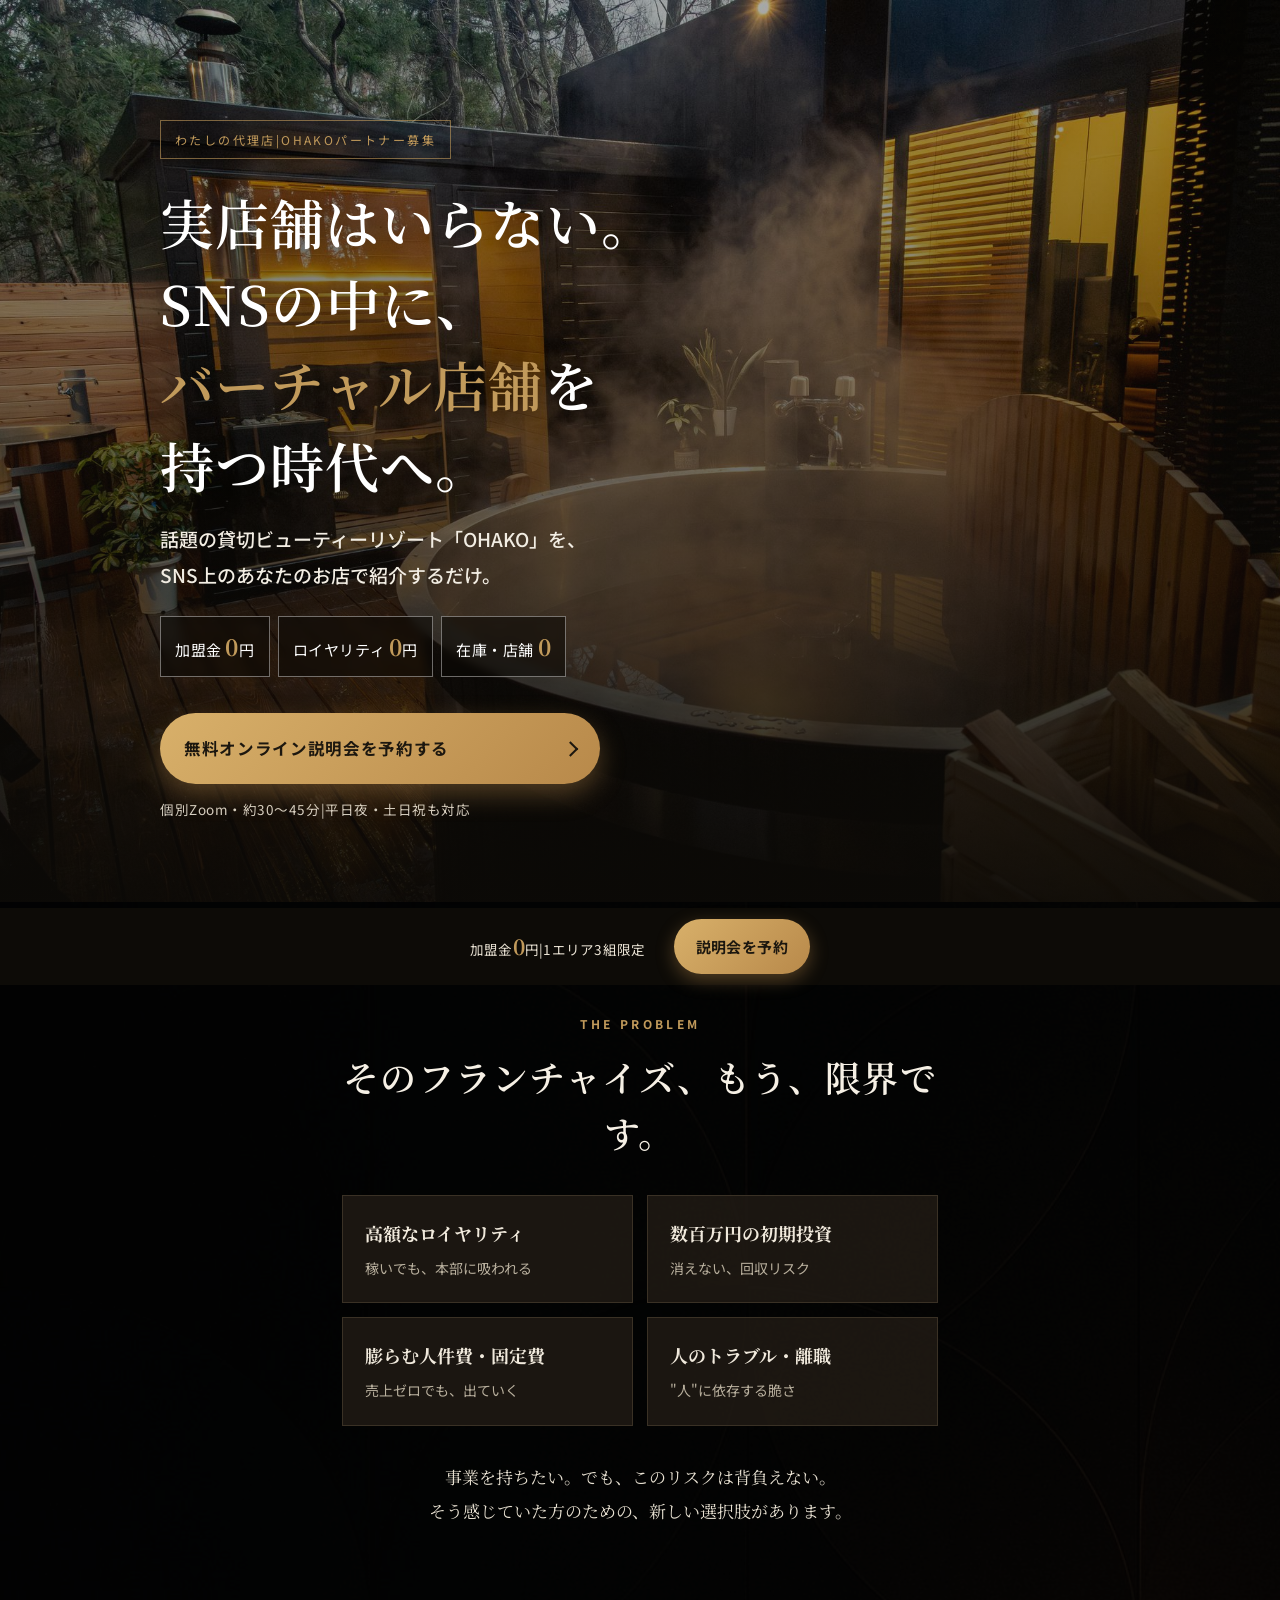
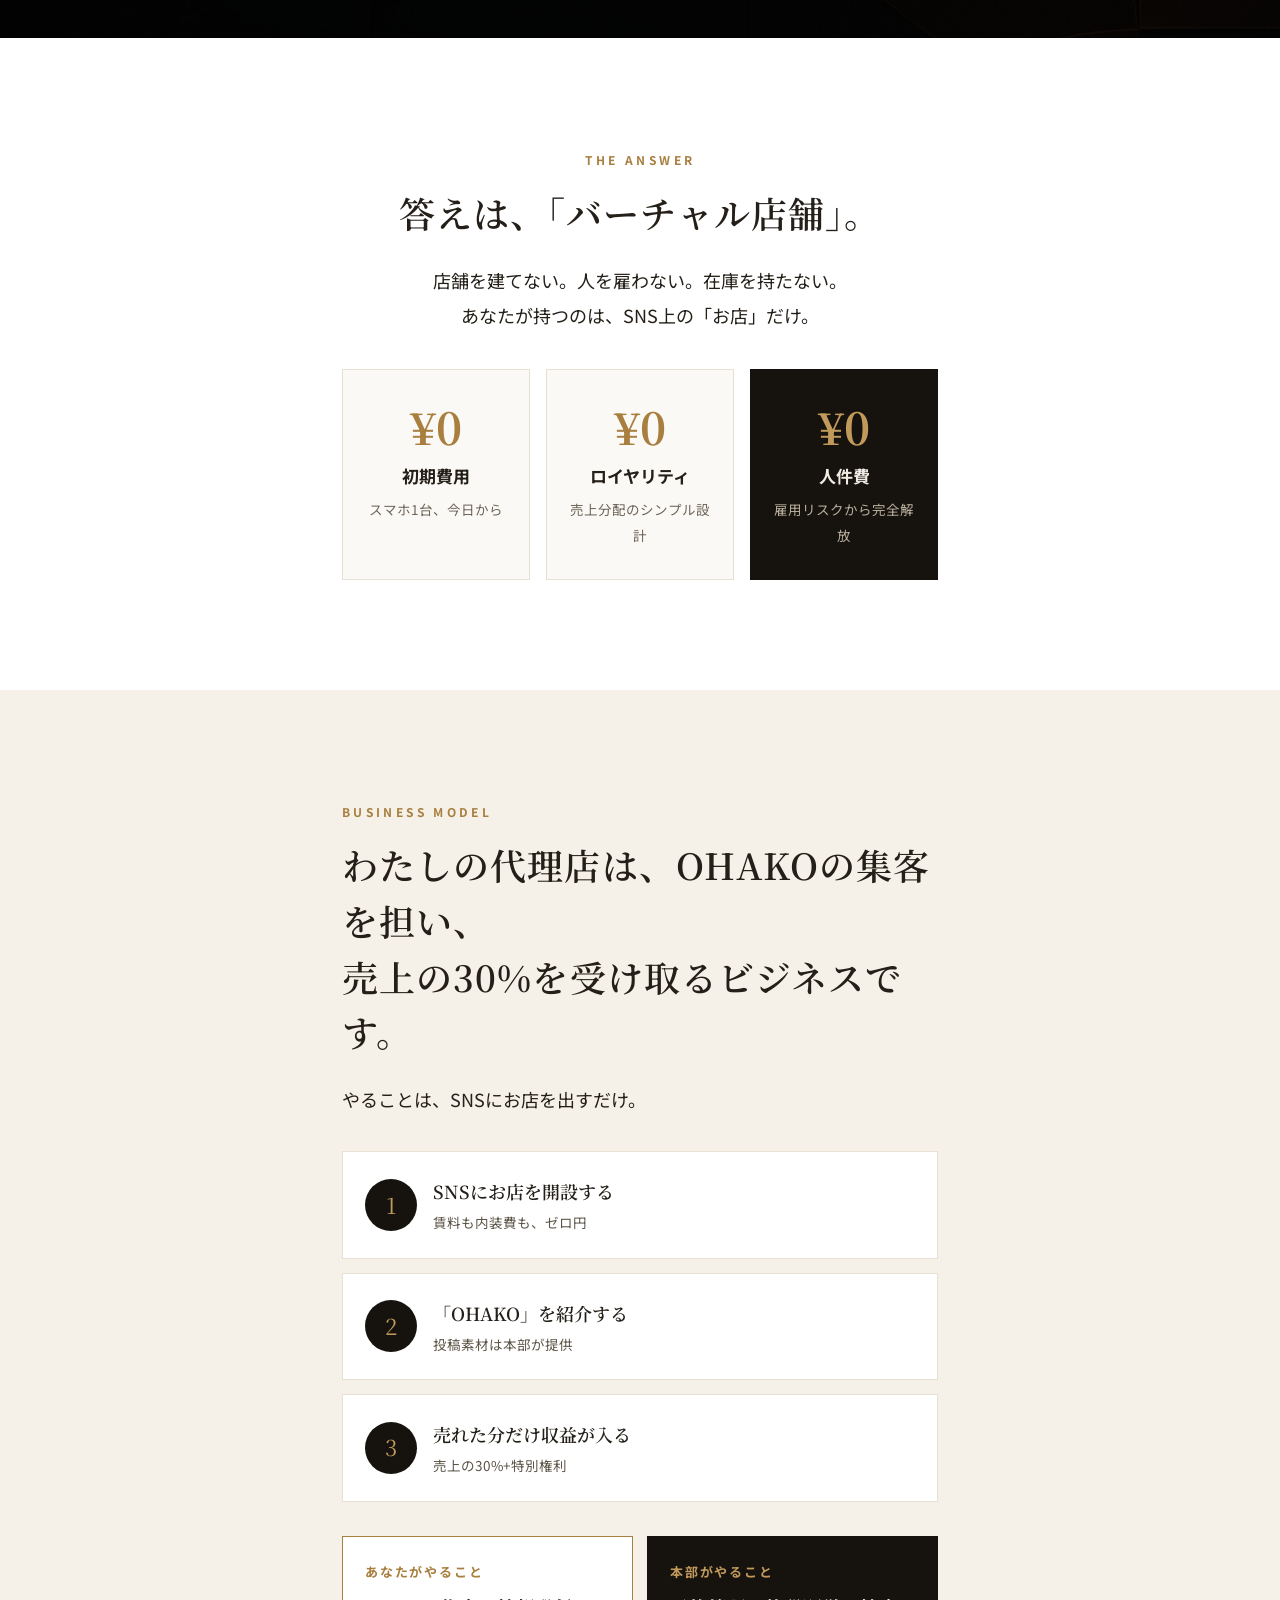
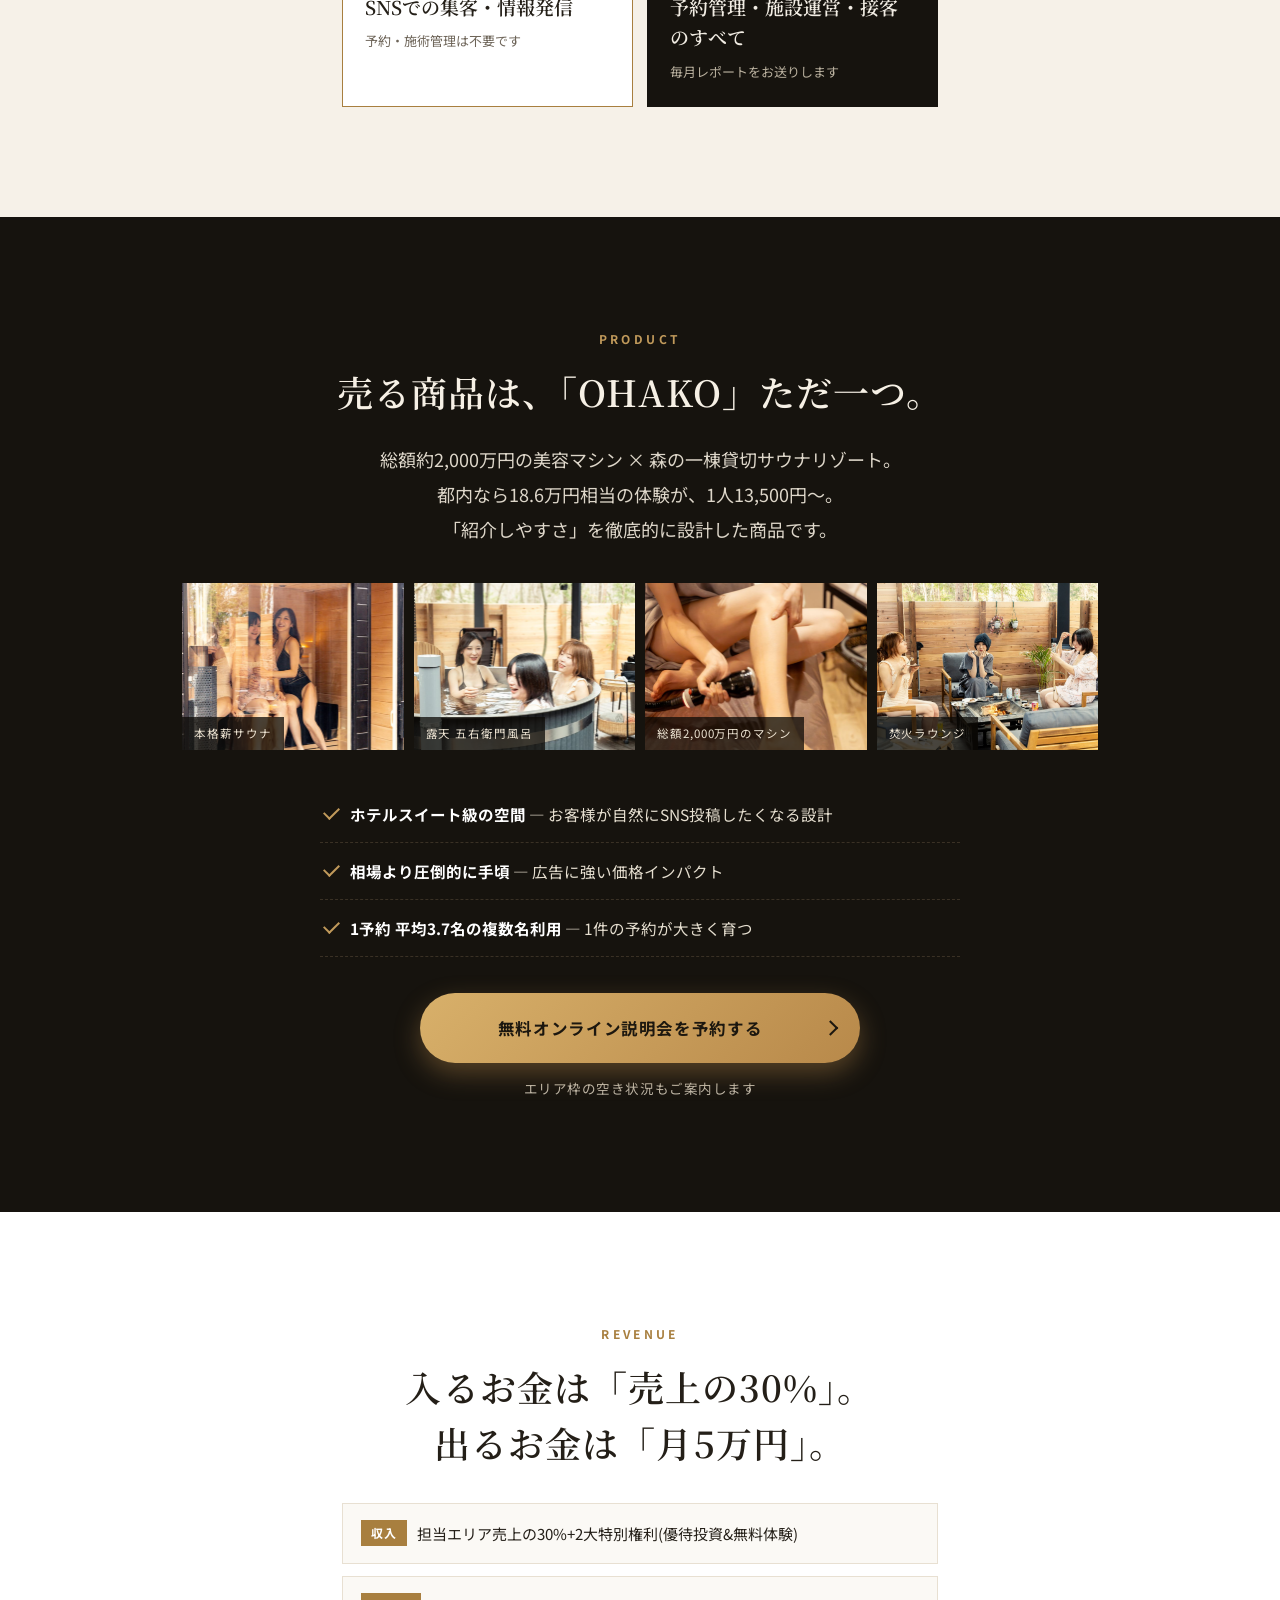
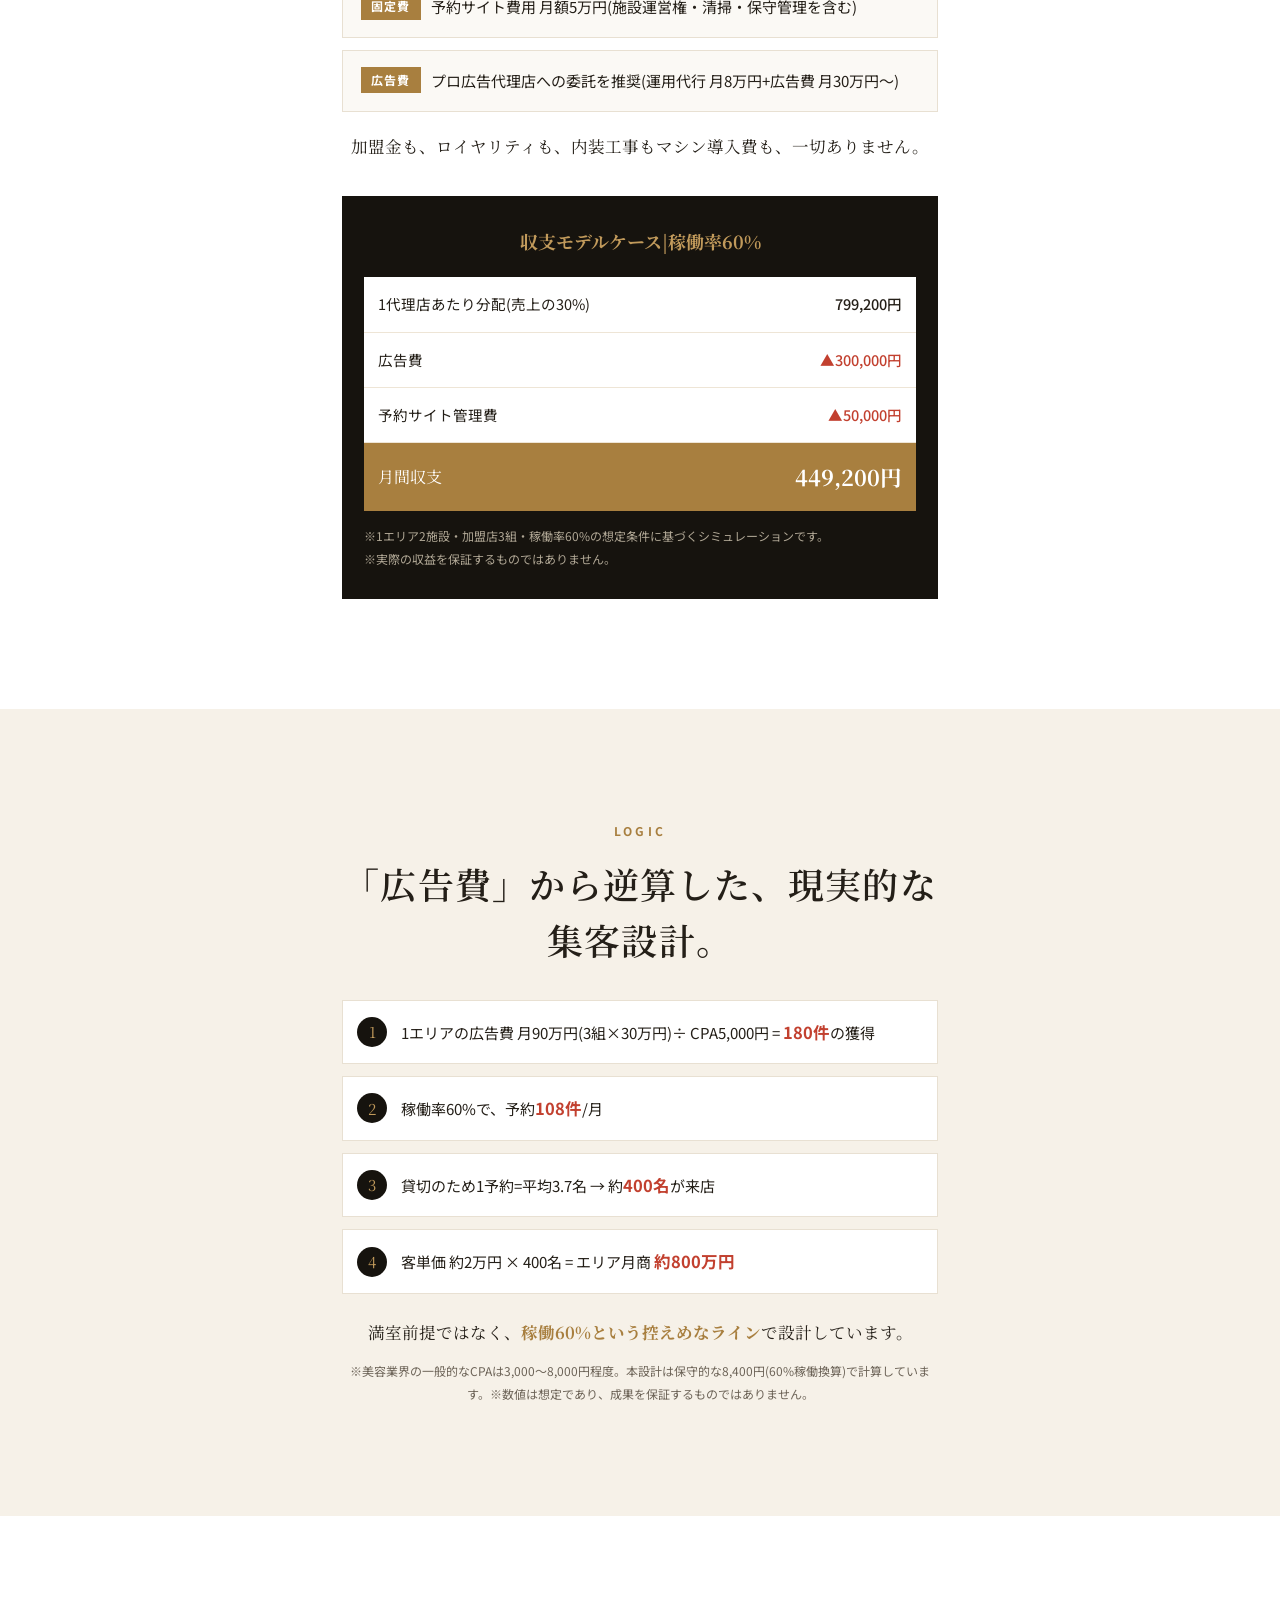
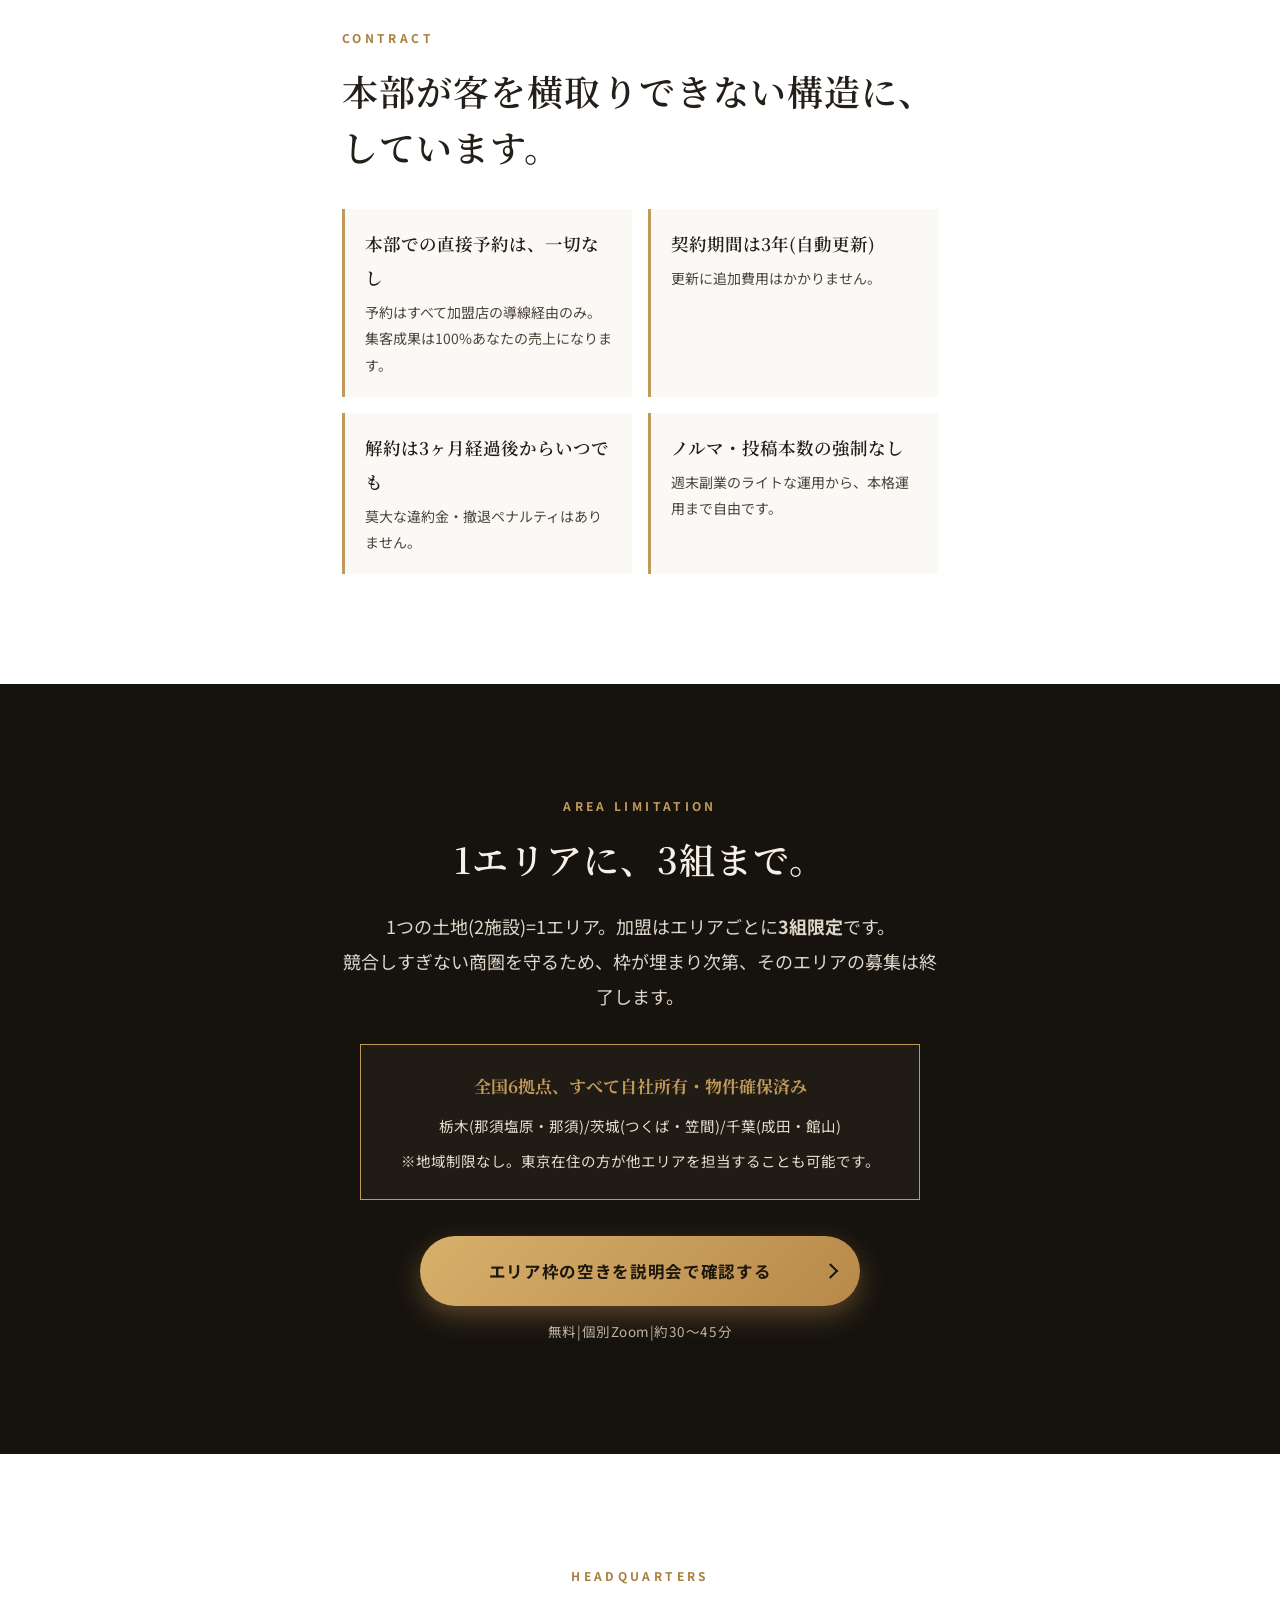
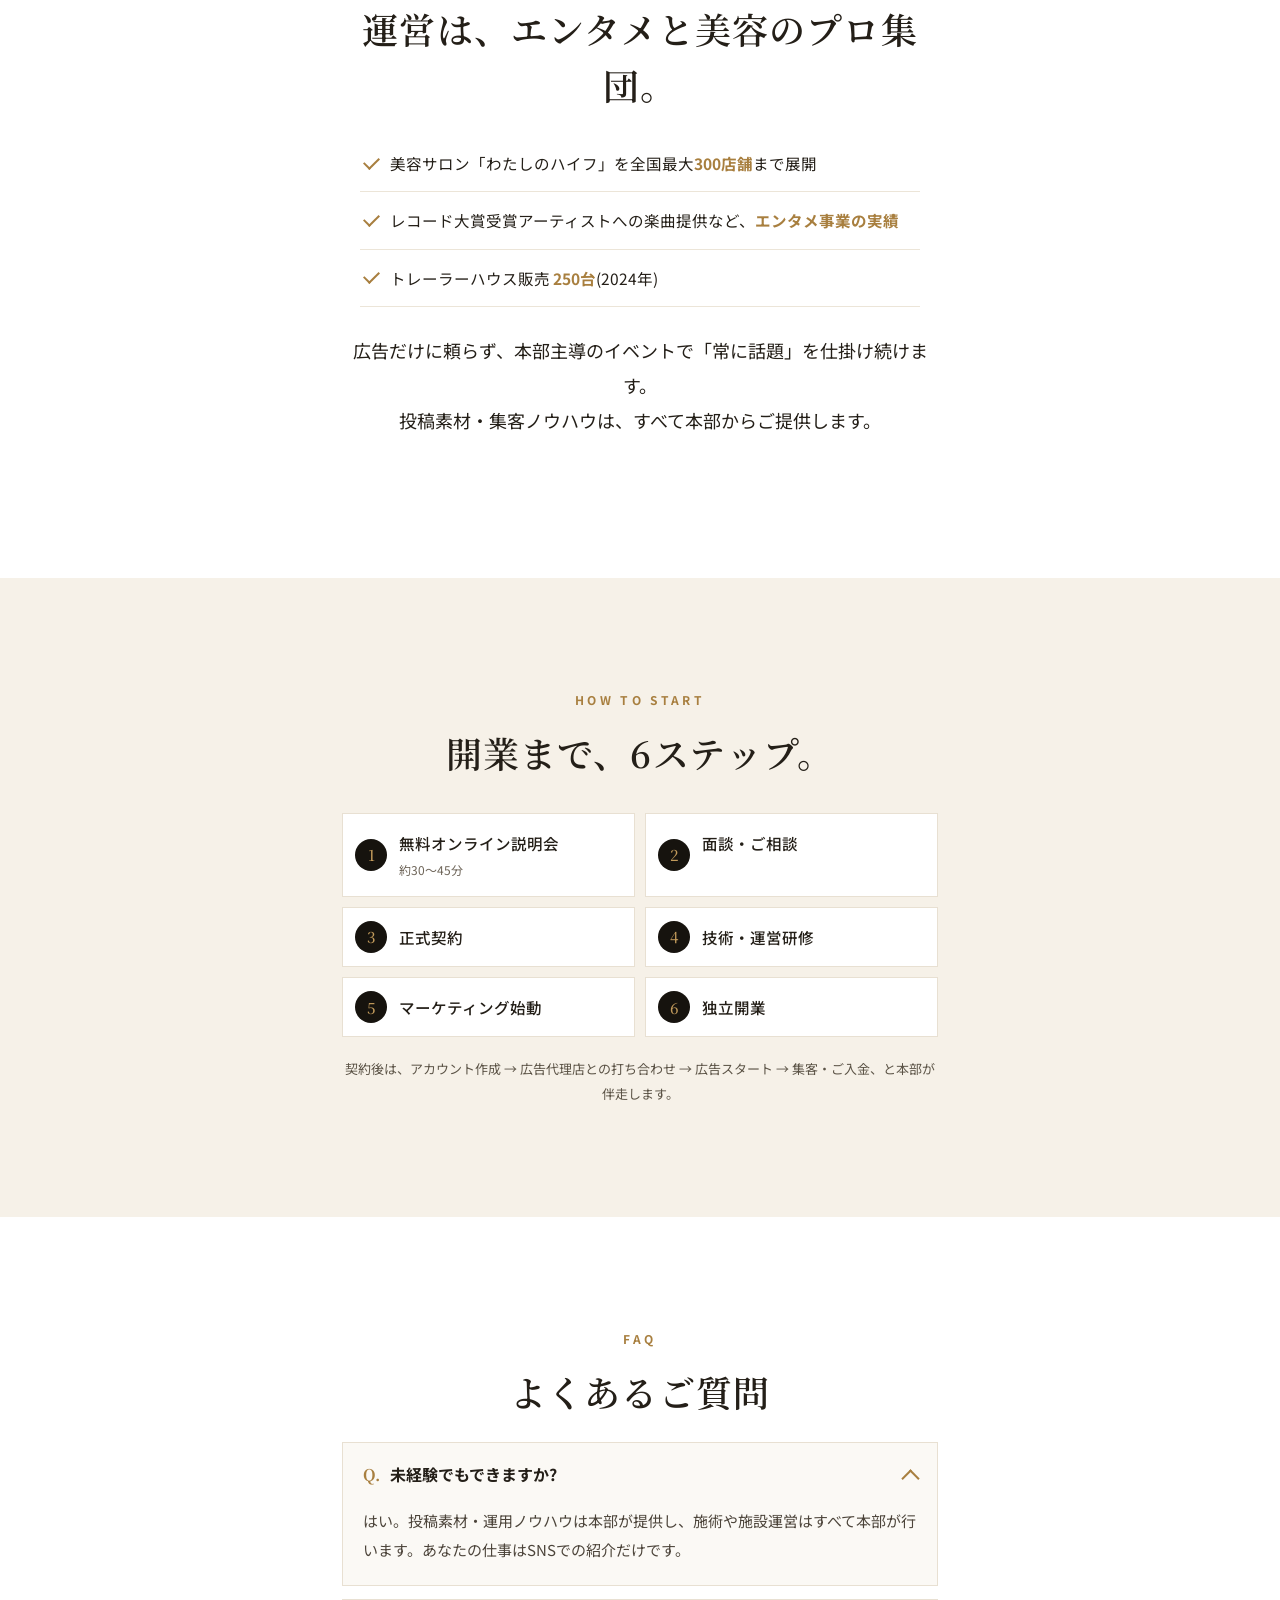
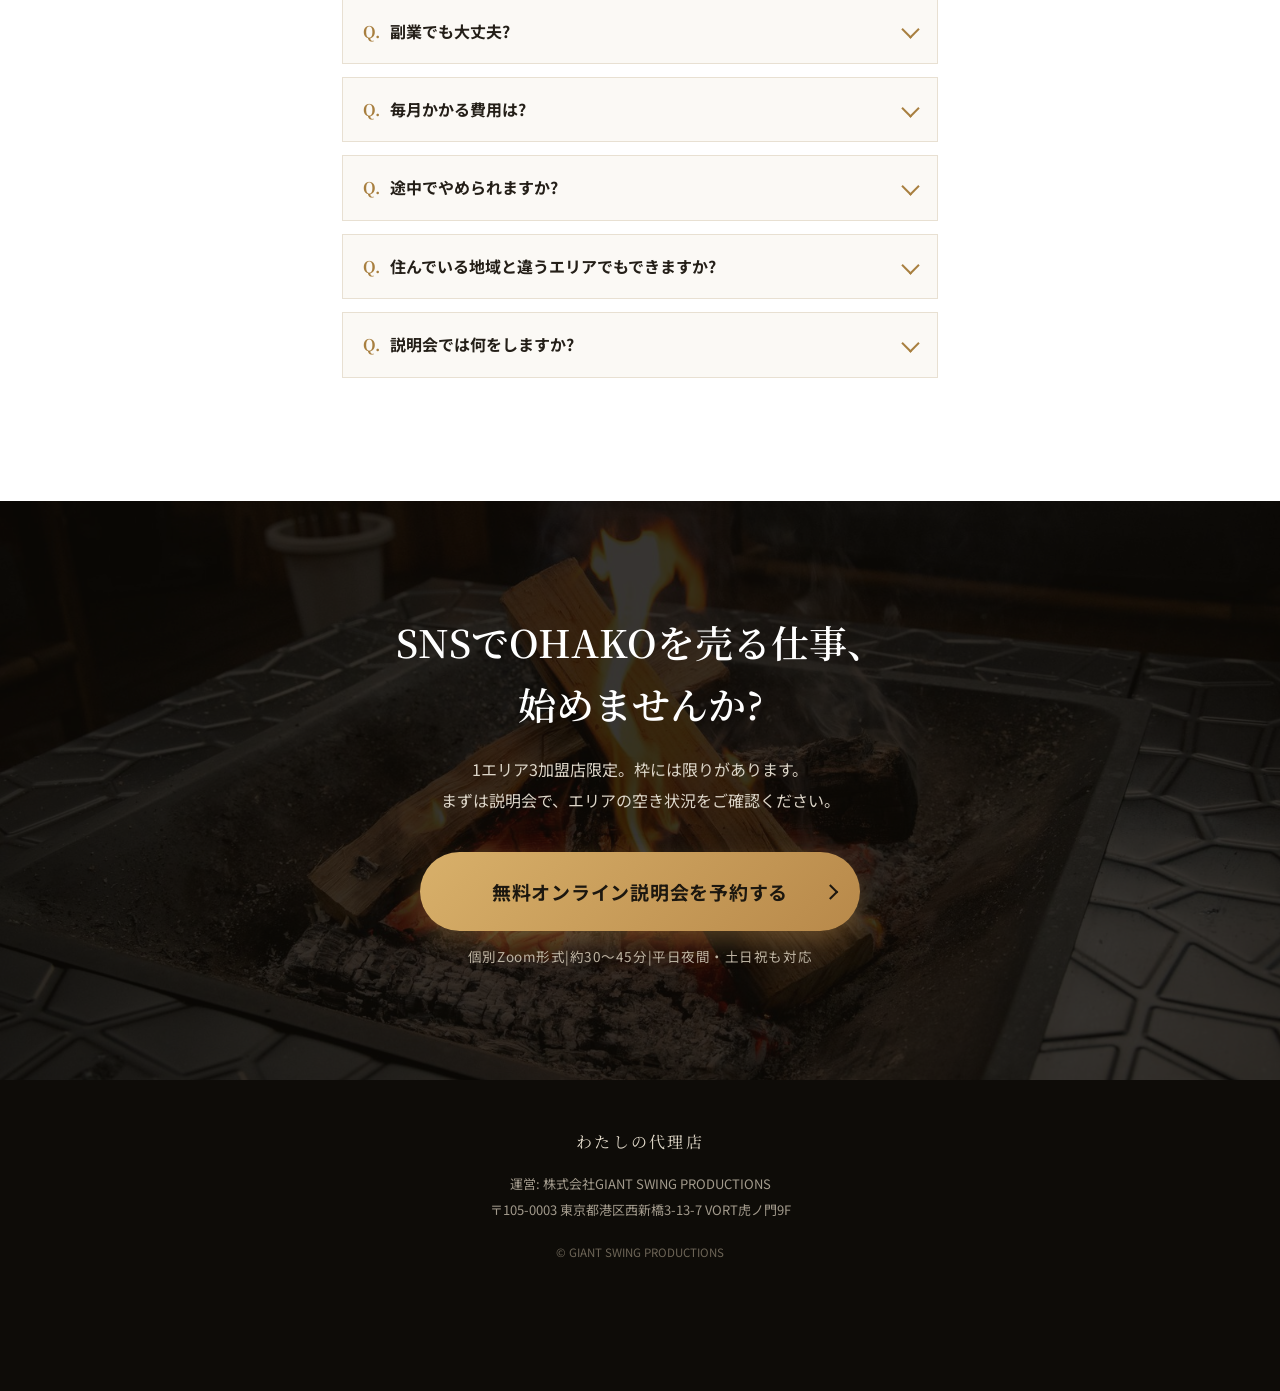
==== index.html @ 4eaf7508 "わたしの代理店 募集LP 初版(OHAKO LPと同一トンマナ) CV=無料オンライン説明会予約。説明会URLは未定のため全CTAが仮リンク。 Meta審査対応: 収益断定なし・収支はモデルケース+免" ====
<!DOCTYPE html>
<html lang="ja">
<head>
<meta charset="UTF-8">
<meta name="viewport" content="width=device-width, initial-scale=1.0">
<title>わたしの代理店|加盟金0円で持てるSNSのバーチャル店舗 — OHAKOパートナー募集</title>
<meta name="description" content="実店舗はいらない。SNSの中にバーチャル店舗を持つ時代へ。加盟金0円・ロイヤリティ0円で、貸切ビューティーリゾートOHAKOの集客パートナーに。無料オンライン説明会 受付中。">
<meta name="robots" content="noindex, nofollow">
<link rel="preconnect" href="https://fonts.googleapis.com">
<link rel="preconnect" href="https://fonts.gstatic.com" crossorigin>
<link href="https://fonts.googleapis.com/css2?family=Noto+Sans+JP:wght@400;500;700&family=Noto+Serif+JP:wght@500;600;700&display=swap" rel="stylesheet">
<link rel="stylesheet" href="css/style.css">
</head>
<body>

<!-- ============================================================
  TODO: 説明会予約URL — 確定後、全CTA(class="js-cta")のhrefを一括差し替え
  TODO: 運営会社表記 — 仮=株式会社GIANT SWING PRODUCTIONS(資料上はBIG YOUTH。要確認)
============================================================= -->

<!-- Sec.1 ファーストビュー -->
<header class="fv">
  <div class="fv__bg">
    <img src="img/fv-goemon-dusk.jpg" alt="夕暮れのOHAKO。湯気の立つ露天五右衛門風呂とサウナ棟" class="fv__img">
  </div>
  <div class="fv__inner">
    <p class="fv__area">わたしの代理店|OHAKOパートナー募集</p>
    <h1 class="fv__catch">実店舗はいらない。<br>SNSの中に、<br><em>バーチャル店舗</em>を<br>持つ時代へ。</h1>
    <p class="fv__lead">話題の貸切ビューティーリゾート「OHAKO」を、<br class="pc">SNS上のあなたのお店で紹介するだけ。</p>
    <div class="fv__zeros">
      <span>加盟金 <em>0</em>円</span>
      <span>ロイヤリティ <em>0</em>円</span>
      <span>在庫・店舗 <em>0</em></span>
    </div>
    <div class="cta">
      <a class="btn-gold js-cta" href="#">無料オンライン説明会を予約する</a>
      <p class="cta__note">個別Zoom・約30〜45分|平日夜・土日祝も対応</p>
    </div>
  </div>
</header>

<main>

<!-- Sec.2 問題提起 -->
<section class="sec sec--dark problem reveal">
  <div class="container">
    <p class="sec__eyebrow sec__eyebrow--gold">THE PROBLEM</p>
    <h2 class="sec__title">そのフランチャイズ、<br class="sp">もう、限界です。</h2>
    <ul class="problem__list">
      <li><h3>高額なロイヤリティ</h3><p>稼いでも、本部に吸われる</p></li>
      <li><h3>数百万円の初期投資</h3><p>消えない、回収リスク</p></li>
      <li><h3>膨らむ人件費・固定費</h3><p>売上ゼロでも、出ていく</p></li>
      <li><h3>人のトラブル・離職</h3><p>"人"に依存する脆さ</p></li>
    </ul>
    <p class="problem__closing">事業を持ちたい。でも、このリスクは背負えない。<br>そう感じていた方のための、新しい選択肢があります。</p>
  </div>
</section>

<!-- Sec.3 答え -->
<section class="sec answer reveal">
  <div class="container">
    <p class="sec__eyebrow">THE ANSWER</p>
    <h2 class="sec__title">答えは、「バーチャル店舗」。</h2>
    <p class="sec__body">店舗を建てない。人を雇わない。在庫を持たない。<br>あなたが持つのは、SNS上の「お店」だけ。</p>
    <div class="zeros">
      <div class="zeros__card"><em>¥0</em><h3>初期費用</h3><p>スマホ1台、今日から</p></div>
      <div class="zeros__card"><em>¥0</em><h3>ロイヤリティ</h3><p>売上分配のシンプル設計</p></div>
      <div class="zeros__card zeros__card--fill"><em>¥0</em><h3>人件費</h3><p>雇用リスクから完全解放</p></div>
    </div>
  </div>
</section>

<!-- Sec.4 What is・3ステップ -->
<section class="sec sec--cream whatis reveal">
  <div class="container">
    <p class="sec__eyebrow">BUSINESS MODEL</p>
    <h2 class="sec__title">わたしの代理店は、OHAKOの集客を担い、<br class="pc">売上の30%を受け取るビジネスです。</h2>
    <p class="sec__body">やることは、SNSにお店を出すだけ。</p>
    <ol class="steps">
      <li><span class="steps__num">1</span><h3>SNSにお店を開設する</h3><p>賃料も内装費も、ゼロ円</p></li>
      <li><span class="steps__num">2</span><h3>「OHAKO」を紹介する</h3><p>投稿素材は本部が提供</p></li>
      <li><span class="steps__num">3</span><h3>売れた分だけ収益が入る</h3><p>売上の30%+特別権利</p></li>
    </ol>
    <div class="roles">
      <div class="roles__card">
        <h3>あなたがやること</h3>
        <p class="roles__main">SNSでの集客・情報発信</p>
        <p class="roles__note">予約・施術管理は不要です</p>
      </div>
      <div class="roles__card roles__card--hq">
        <h3>本部がやること</h3>
        <p class="roles__main">予約管理・施設運営・接客のすべて</p>
        <p class="roles__note">毎月レポートをお送りします</p>
      </div>
    </div>
  </div>
</section>

<!-- Sec.5 商品力 -->
<section class="sec sec--dark product reveal">
  <div class="container">
    <p class="sec__eyebrow sec__eyebrow--gold">PRODUCT</p>
    <h2 class="sec__title">売る商品は、「OHAKO」ただ一つ。</h2>
    <p class="sec__body">総額約2,000万円の美容マシン × 森の一棟貸切サウナリゾート。<br>都内なら18.6万円相当の体験が、1人13,500円〜。<br>「紹介しやすさ」を徹底的に設計した商品です。</p>
    <div class="product__gallery">
      <figure><img src="img/gallery-sauna.jpg" alt="サウナ室でくつろぐ2人の女性" loading="lazy"><figcaption>本格薪サウナ</figcaption></figure>
      <figure><img src="img/gallery-goemon.jpg" alt="露天の五右衛門風呂を楽しむ3人の女性" loading="lazy"><figcaption>露天 五右衛門風呂</figcaption></figure>
      <figure><img src="img/treatment-self.jpg" alt="美容マシンでボディケアをする女性" loading="lazy"><figcaption>総額2,000万円のマシン</figcaption></figure>
      <figure><img src="img/lounge-group.jpg" alt="焚火ラウンジで談笑する3人の女性" loading="lazy"><figcaption>焚火ラウンジ</figcaption></figure>
    </div>
    <ul class="product__points">
      <li><strong>ホテルスイート級の空間</strong> — お客様が自然にSNS投稿したくなる設計</li>
      <li><strong>相場より圧倒的に手頃</strong> — 広告に強い価格インパクト</li>
      <li><strong>1予約 平均3.7名の複数名利用</strong> — 1件の予約が大きく育つ</li>
    </ul>
    <div class="cta">
      <a class="btn-gold js-cta" href="#">無料オンライン説明会を予約する</a>
      <p class="cta__note cta__note--light">エリア枠の空き状況もご案内します</p>
    </div>
  </div>
</section>

<!-- Sec.6 収益の仕組み -->
<section class="sec money reveal">
  <div class="container">
    <p class="sec__eyebrow">REVENUE</p>
    <h2 class="sec__title">入るお金は「売上の30%」。<br>出るお金は「月5万円」。</h2>
    <ul class="money__list">
      <li><span>収入</span>担当エリア売上の30%+2大特別権利(優待投資&無料体験)</li>
      <li><span>固定費</span>予約サイト費用 月額5万円(施設運営権・清掃・保守管理を含む)</li>
      <li><span>広告費</span>プロ広告代理店への委託を推奨(運用代行 月8万円+広告費 月30万円〜)</li>
    </ul>
    <p class="money__zero">加盟金も、ロイヤリティも、内装工事もマシン導入費も、一切ありません。</p>

    <div class="money__model">
      <h3>収支モデルケース|稼働率60%</h3>
      <table class="money__table">
        <tbody>
          <tr><td>1代理店あたり分配(売上の30%)</td><td>799,200円</td></tr>
          <tr><td>広告費</td><td class="minus">▲300,000円</td></tr>
          <tr><td>予約サイト管理費</td><td class="minus">▲50,000円</td></tr>
        </tbody>
        <tfoot>
          <tr><td>月間収支</td><td><em>449,200円</em></td></tr>
        </tfoot>
      </table>
      <p class="money__note">※1エリア2施設・加盟店3組・稼働率60%の想定条件に基づくシミュレーションです。<br>※実際の収益を保証するものではありません。</p>
    </div>
  </div>
</section>

<!-- Sec.7 集客ロジック -->
<section class="sec sec--cream logic reveal">
  <div class="container">
    <p class="sec__eyebrow">LOGIC</p>
    <h2 class="sec__title">「広告費」から逆算した、<br class="sp">現実的な集客設計。</h2>
    <ol class="logic__steps">
      <li><span>1</span>1エリアの広告費 月90万円(3組×30万円)÷ CPA5,000円 = <strong>180件</strong>の獲得</li>
      <li><span>2</span>稼働率60%で、予約<strong>108件</strong>/月</li>
      <li><span>3</span>貸切のため1予約=平均3.7名 → 約<strong>400名</strong>が来店</li>
      <li><span>4</span>客単価 約2万円 × 400名 = エリア月商 <strong>約800万円</strong></li>
    </ol>
    <p class="logic__closing">満室前提ではなく、<strong>稼働60%という控えめなライン</strong>で設計しています。</p>
    <p class="logic__note">※美容業界の一般的なCPAは3,000〜8,000円程度。本設計は保守的な8,400円(60%稼働換算)で計算しています。※数値は想定であり、成果を保証するものではありません。</p>
  </div>
</section>

<!-- Sec.8 契約条件 -->
<section class="sec terms reveal">
  <div class="container">
    <p class="sec__eyebrow">CONTRACT</p>
    <h2 class="sec__title">本部が客を横取りできない構造に、<br class="pc">しています。</h2>
    <ul class="terms__list">
      <li><h3>本部での直接予約は、一切なし</h3><p>予約はすべて加盟店の導線経由のみ。集客成果は100%あなたの売上になります。</p></li>
      <li><h3>契約期間は3年(自動更新)</h3><p>更新に追加費用はかかりません。</p></li>
      <li><h3>解約は3ヶ月経過後からいつでも</h3><p>莫大な違約金・撤退ペナルティはありません。</p></li>
      <li><h3>ノルマ・投稿本数の強制なし</h3><p>週末副業のライトな運用から、本格運用まで自由です。</p></li>
    </ul>
  </div>
</section>

<!-- Sec.9 希少性 -->
<section class="sec sec--dark scarcity reveal">
  <div class="container">
    <p class="sec__eyebrow sec__eyebrow--gold">AREA LIMITATION</p>
    <h2 class="sec__title">1エリアに、3組まで。</h2>
    <p class="sec__body">1つの土地(2施設)=1エリア。加盟はエリアごとに<strong>3組限定</strong>です。<br>競合しすぎない商圏を守るため、枠が埋まり次第、そのエリアの募集は終了します。</p>
    <div class="scarcity__box">
      <h3>全国6拠点、すべて自社所有・物件確保済み</h3>
      <p>栃木(那須塩原・那須)/茨城(つくば・笠間)/千葉(成田・館山)</p>
      <p class="scarcity__note">※地域制限なし。東京在住の方が他エリアを担当することも可能です。</p>
    </div>
    <div class="cta">
      <a class="btn-gold js-cta" href="#">エリア枠の空きを説明会で確認する</a>
      <p class="cta__note cta__note--light">無料|個別Zoom|約30〜45分</p>
    </div>
  </div>
</section>

<!-- Sec.10 本部と実績 -->
<section class="sec support reveal">
  <div class="container">
    <p class="sec__eyebrow">HEADQUARTERS</p>
    <h2 class="sec__title">運営は、エンタメと美容のプロ集団。</h2>
    <ul class="support__list">
      <li>美容サロン「わたしのハイフ」を全国最大<strong>300店舗</strong>まで展開</li>
      <li>レコード大賞受賞アーティストへの楽曲提供など、<strong>エンタメ事業の実績</strong></li>
      <li>トレーラーハウス販売 <strong>250台</strong>(2024年)</li>
    </ul>
    <p class="sec__body">広告だけに頼らず、本部主導のイベントで「常に話題」を仕掛け続けます。<br>投稿素材・集客ノウハウは、すべて本部からご提供します。</p>
  </div>
</section>

<!-- Sec.11 開業までの流れ -->
<section class="sec sec--cream flow reveal">
  <div class="container">
    <p class="sec__eyebrow">HOW TO START</p>
    <h2 class="sec__title">開業まで、6ステップ。</h2>
    <ol class="flow__steps">
      <li><span>1</span>無料オンライン説明会<small>約30〜45分</small></li>
      <li><span>2</span>面談・ご相談</li>
      <li><span>3</span>正式契約</li>
      <li><span>4</span>技術・運営研修</li>
      <li><span>5</span>マーケティング始動</li>
      <li><span>6</span>独立開業</li>
    </ol>
    <p class="flow__note">契約後は、アカウント作成 → 広告代理店との打ち合わせ → 広告スタート → 集客・ご入金、と本部が伴走します。</p>
  </div>
</section>

<!-- Sec.12 FAQ -->
<section class="sec faq reveal">
  <div class="container">
    <p class="sec__eyebrow">FAQ</p>
    <h2 class="sec__title">よくあるご質問</h2>
    <details class="faq__item" open>
      <summary>未経験でもできますか?</summary>
      <p>はい。投稿素材・運用ノウハウは本部が提供し、施術や施設運営はすべて本部が行います。あなたの仕事はSNSでの紹介だけです。</p>
    </details>
    <details class="faq__item">
      <summary>副業でも大丈夫?</summary>
      <p>はい。ノルマや投稿本数の決まりはありません。週末だけのライトな運用から始められます。</p>
    </details>
    <details class="faq__item">
      <summary>毎月かかる費用は?</summary>
      <p>予約サイト費用の月5万円のみ固定です。広告費は任意ですが、プロ代理店への委託(月30万円〜)を推奨しています。</p>
    </details>
    <details class="faq__item">
      <summary>途中でやめられますか?</summary>
      <p>3ヶ月経過後からいつでも解約できます。違約金や撤退ペナルティはありません。</p>
    </details>
    <details class="faq__item">
      <summary>住んでいる地域と違うエリアでもできますか?</summary>
      <p>はい。バーチャル店舗のため地域制限はありません。</p>
    </details>
    <details class="faq__item">
      <summary>説明会では何をしますか?</summary>
      <p>バーチャル店舗の作り方、管理画面、収益シミュレーション、エリア枠の空き状況を個別にご案内します(無料・Zoom・約30〜45分)。</p>
    </details>
  </div>
</section>

<!-- Sec.13 最終CTA -->
<section class="sec closing reveal">
  <div class="closing__bg">
    <img src="img/closing-fire.jpg" alt="焚火の炎" loading="lazy">
  </div>
  <div class="container closing__inner">
    <h2 class="closing__title">SNSでOHAKOを売る仕事、<br>始めませんか?</h2>
    <p class="closing__body">1エリア3加盟店限定。枠には限りがあります。<br>まずは説明会で、エリアの空き状況をご確認ください。</p>
    <div class="cta">
      <a class="btn-gold btn-gold--lg js-cta" href="#">無料オンライン説明会を予約する</a>
      <p class="cta__note cta__note--light">個別Zoom形式|約30〜45分|平日夜間・土日祝も対応</p>
    </div>
  </div>
</section>

</main>

<!-- フッター -->
<footer class="footer">
  <div class="container">
    <p class="footer__brand">わたしの代理店</p>
    <p class="footer__company">運営: 株式会社GIANT SWING PRODUCTIONS<br>〒105-0003 東京都港区西新橋3-13-7 VORT虎ノ門9F</p>
    <p class="footer__copy">&copy; GIANT SWING PRODUCTIONS</p>
  </div>
</footer>

<!-- 追従CTAバー -->
<div class="stickybar" id="stickybar">
  <p class="stickybar__text">加盟金<em>0</em>円|1エリア3組限定</p>
  <a class="stickybar__btn js-cta" href="#">説明会を予約</a>
</div>

<script>
const io = new IntersectionObserver((entries) => {
  entries.forEach((e) => {
    if (e.isIntersecting) { e.target.classList.add('is-visible'); io.unobserve(e.target); }
  });
}, { threshold: 0.12 });
document.querySelectorAll('.reveal').forEach((el) => io.observe(el));

const fv = document.querySelector('.fv');
const bar = document.getElementById('stickybar');
const barIo = new IntersectionObserver((entries) => {
  entries.forEach((e) => bar.classList.toggle('is-shown', !e.isIntersecting));
}, { threshold: 0.1 });
barIo.observe(fv);
</script>
</body>
</html>
---- css/style.css ----
/* ==========================================================
   わたしの代理店 募集LP(OHAKO LPと同一トンマナ)
   カラー: 炭黒×木×金 / CTA=ゴールド
   ========================================================== */
:root {
  --ink: #241f18;
  --ink-weak: #6d6458;
  --dark: #16130e;
  --dark-2: #201b14;
  --cream: #f6f1e8;
  --white: #ffffff;
  --paper: #fbf9f5;
  --gold: #c19a5b;
  --gold-deep: #a87f3f;
  --gold-btn: #d1a75e;
  --red: #c2402f;
  --serif: "Noto Serif JP", serif;
  --sans: "Noto Sans JP", sans-serif;
}

* { margin: 0; padding: 0; box-sizing: border-box; }
html { scroll-behavior: smooth; }
body {
  font-family: var(--sans);
  font-size: 17px;
  line-height: 1.95;
  color: var(--ink);
  background: var(--white);
  -webkit-font-smoothing: antialiased;
  overflow-x: hidden;
}
img { max-width: 100%; display: block; }
a { color: inherit; }
ul, ol { list-style: none; }

.container { max-width: 640px; margin: 0 auto; padding: 0 22px; }
.pc { display: none; }
.sp { display: inline; }

/* ---------- セクション共通 ---------- */
.sec { padding: 76px 0; background: var(--white); }
.sec--cream { background: var(--cream); }
.sec--dark { background: var(--dark); color: #f1ece3; }

.sec__eyebrow { font-size: 12px; letter-spacing: 0.28em; color: var(--gold-deep); margin-bottom: 14px; font-weight: 700; }
.sec__eyebrow--gold { color: var(--gold); }
.sec__title { font-family: var(--serif); font-size: 28px; font-weight: 600; line-height: 1.55; letter-spacing: 0.03em; margin-bottom: 22px; }
.sec--dark .sec__title { color: #f6f0e5; }
.sec__body { margin-bottom: 30px; font-size: 17px; }
.sec--dark .sec__body { color: #ddd6c9; }

/* ---------- CTA ---------- */
.cta { text-align: center; margin-top: 36px; }
.btn-gold {
  display: block;
  max-width: 440px;
  margin: 0 auto;
  background: linear-gradient(135deg, #d8b06a, #b8894a);
  color: #1c170f;
  text-decoration: none;
  font-weight: 700;
  font-size: 16.5px;
  letter-spacing: 0.04em;
  padding: 19px 44px 19px 24px;
  border-radius: 999px;
  position: relative;
  box-shadow: 0 10px 26px rgba(184, 137, 74, 0.4);
  transition: transform 0.2s ease, filter 0.2s ease;
}
.btn-gold::after {
  content: "";
  position: absolute;
  right: 24px;
  top: 50%;
  width: 9px;
  height: 9px;
  border-top: 2.5px solid #1c170f;
  border-right: 2.5px solid #1c170f;
  transform: translateY(-50%) rotate(45deg);
}
.btn-gold:hover { filter: brightness(1.06); transform: translateY(-2px); }
.btn-gold--lg { font-size: 19px; padding: 21px 22px; }
.cta__note { font-size: 13.5px; color: var(--ink-weak); margin-top: 12px; letter-spacing: 0.04em; }
.cta__note--light { color: #beb6a7; }

/* ---------- reveal ---------- */
.reveal { opacity: 0; transform: translateY(26px); transition: opacity 0.9s ease, transform 0.9s ease; }
.reveal.is-visible { opacity: 1; transform: none; }

/* ---------- FV ---------- */
.fv { position: relative; min-height: 94svh; display: flex; align-items: flex-end; color: #fff; }
.fv__bg { position: absolute; inset: 0; overflow: hidden; }
.fv__img { width: 100%; height: 100%; object-fit: cover; }
.fv__bg::after { content: ""; position: absolute; inset: 0; background: linear-gradient(180deg, rgba(12,10,7,0.35) 0%, rgba(12,10,7,0.55) 45%, rgba(12,10,7,0.92) 100%); }
.fv__inner { position: relative; z-index: 1; width: 100%; max-width: 640px; margin: 0 auto; padding: 96px 22px 44px; }
.fv__area { font-size: 12px; letter-spacing: 0.2em; color: var(--gold); border: 1px solid rgba(193,154,91,0.6); display: inline-block; padding: 7px 14px; margin-bottom: 22px; }
.fv__catch { font-family: var(--serif); font-size: 34px; font-weight: 600; line-height: 1.5; letter-spacing: 0.02em; margin-bottom: 16px; text-shadow: 0 2px 24px rgba(0,0,0,0.5); }
.fv__catch em { font-style: normal; color: var(--gold); }
.fv__lead { font-size: 16.5px; font-weight: 500; line-height: 1.9; margin-bottom: 22px; color: #f2ede3; }
.fv__zeros { display: flex; flex-wrap: wrap; gap: 8px; margin-bottom: 8px; }
.fv__zeros span {
  border: 1px solid rgba(255,255,255,0.4);
  background: rgba(10,8,5,0.55);
  backdrop-filter: blur(4px);
  padding: 8px 14px;
  font-size: 13.5px;
  letter-spacing: 0.04em;
}
.fv__zeros em { font-style: normal; font-family: var(--serif); color: var(--gold); font-size: 1.5em; font-weight: 700; }
.fv .cta__note { color: #d8d1c4; }

/* ---------- Sec.2 問題 ---------- */
.problem { background: var(--dark) url("../img/texture-dark.jpg") center / cover no-repeat; background-blend-mode: soft-light; }
.problem .sec__title { text-align: center; }
.problem .sec__eyebrow { text-align: center; }
.problem__list { display: grid; gap: 14px; margin: 34px 0; }
.problem__list li { border: 1px solid #3a3125; background: rgba(32,27,20,0.85); padding: 20px 22px; }
.problem__list h3 { font-family: var(--serif); font-size: 18px; color: #f0e9dc; margin-bottom: 4px; }
.problem__list p { font-size: 14px; color: #b9b09e; }
.problem__closing { text-align: center; font-family: var(--serif); font-size: 17px; line-height: 2; color: #e8e1d2; }

/* ---------- Sec.3 答え ---------- */
.answer .sec__eyebrow, .answer .sec__title, .answer .sec__body { text-align: center; }
.zeros { display: grid; gap: 16px; margin-top: 36px; }
.zeros__card { border: 1px solid #e8e0d2; background: var(--paper); text-align: center; padding: 30px 20px; }
.zeros__card em { font-style: normal; font-family: var(--serif); font-size: 44px; font-weight: 700; color: var(--gold-deep); line-height: 1.2; display: block; }
.zeros__card--fill { background: var(--dark); border-color: var(--dark); color: #f1ece3; }
.zeros__card--fill em { color: var(--gold); }
.zeros__card h3 { font-size: 17px; font-weight: 700; margin: 6px 0 4px; }
.zeros__card p { font-size: 13.5px; color: var(--ink-weak); }
.zeros__card--fill p { color: #b9b09e; }

/* ---------- Sec.4 What is ---------- */
.steps { display: grid; gap: 14px; margin: 34px 0; }
.steps li { background: var(--white); border: 1px solid #e8e0d2; padding: 22px; display: grid; grid-template-columns: 52px 1fr; grid-template-rows: auto auto; column-gap: 16px; align-items: center; }
.steps__num { grid-row: 1 / 3; width: 52px; height: 52px; border-radius: 50%; background: var(--dark); color: var(--gold); font-family: var(--serif); font-size: 22px; display: flex; align-items: center; justify-content: center; }
.steps h3 { font-family: var(--serif); font-size: 18px; font-weight: 600; }
.steps p { grid-column: 2; font-size: 13.5px; color: #5b5346; }
.roles { display: grid; gap: 14px; }
.roles__card { border: 1.5px solid var(--gold-deep); background: var(--white); padding: 22px; }
.roles__card h3 { font-size: 13px; letter-spacing: 0.14em; color: var(--gold-deep); margin-bottom: 8px; font-weight: 700; }
.roles__main { font-family: var(--serif); font-size: 19px; font-weight: 600; line-height: 1.6; }
.roles__note { font-size: 13px; color: var(--ink-weak); margin-top: 6px; }
.roles__card--hq { background: var(--dark); border-color: var(--dark); color: #f1ece3; }
.roles__card--hq h3 { color: var(--gold); }
.roles__card--hq .roles__note { color: #b9b09e; }

/* ---------- Sec.5 商品力 ---------- */
.product .sec__eyebrow, .product .sec__title, .product .sec__body { text-align: center; }
.product .container { max-width: 960px; }
.product__gallery { display: grid; grid-template-columns: repeat(2, 1fr); gap: 10px; margin: 36px 0; }
.product__gallery figure { position: relative; }
.product__gallery img { width: 100%; aspect-ratio: 4 / 3; object-fit: cover; }
.product__gallery figcaption { position: absolute; left: 0; bottom: 0; font-size: 11.5px; letter-spacing: 0.08em; background: rgba(12,10,6,0.75); color: #ece3d2; padding: 5px 12px; }
.product__points { max-width: 640px; margin: 0 auto; }
.product__points li { border-bottom: 1px dashed #3a3125; padding: 13px 0 13px 30px; position: relative; font-size: 15.5px; color: #e6dfd0; }
.product__points li::before { content: ""; position: absolute; left: 4px; top: 1.35em; width: 13px; height: 7px; border-left: 2.5px solid var(--gold); border-bottom: 2.5px solid var(--gold); transform: rotate(-45deg); }
.product__points strong { color: #fff; }

/* ---------- Sec.6 収益 ---------- */
.money .sec__eyebrow, .money .sec__title { text-align: center; }
.money__list { display: grid; gap: 12px; margin: 32px 0 18px; }
.money__list li { border: 1px solid #e8e0d2; background: var(--paper); padding: 16px 18px; font-size: 15px; line-height: 1.85; }
.money__list span { display: inline-block; font-size: 12px; letter-spacing: 0.1em; font-weight: 700; color: #fff; background: var(--gold-deep); padding: 2px 10px; margin-right: 10px; vertical-align: 2px; }
.money__zero { text-align: center; font-family: var(--serif); font-size: 16.5px; margin-bottom: 34px; }
.money__model { background: var(--dark); color: #f1ece3; padding: 28px 22px; }
.money__model h3 { font-family: var(--serif); font-size: 18px; color: var(--gold); text-align: center; margin-bottom: 18px; }
.money__table { width: 100%; border-collapse: collapse; background: var(--white); color: var(--ink); font-size: 14.5px; }
.money__table td { padding: 13px 14px; border-bottom: 1px solid #eee5d6; }
.money__table td:last-child { text-align: right; white-space: nowrap; font-weight: 500; }
.money__table .minus { color: var(--red); }
.money__table tfoot td { border-bottom: none; background: var(--gold-deep); color: #fff; font-family: var(--serif); font-size: 16px; }
.money__table tfoot em { font-style: normal; font-size: 1.35em; font-weight: 700; }
.money__note { font-size: 12px; color: #b0a795; margin-top: 14px; line-height: 1.9; }

/* ---------- Sec.7 ロジック ---------- */
.logic .sec__eyebrow, .logic .sec__title { text-align: center; }
.logic__steps { display: grid; gap: 12px; margin: 32px 0 22px; }
.logic__steps li { background: var(--white); border: 1px solid #e8e0d2; padding: 16px 18px 16px 58px; position: relative; font-size: 15px; line-height: 1.85; }
.logic__steps span { position: absolute; left: 14px; top: 50%; transform: translateY(-50%); width: 30px; height: 30px; border-radius: 50%; background: var(--dark); color: var(--gold); font-family: var(--serif); font-size: 15px; display: flex; align-items: center; justify-content: center; }
.logic__steps strong { color: var(--red); font-size: 1.1em; }
.logic__closing { text-align: center; font-family: var(--serif); font-size: 16.5px; margin-bottom: 12px; }
.logic__closing strong { color: var(--gold-deep); }
.logic__note { font-size: 12px; color: var(--ink-weak); line-height: 1.9; text-align: center; }

/* ---------- Sec.8 契約条件 ---------- */
.terms__list { display: grid; gap: 16px; margin-top: 34px; }
.terms__list li { border-left: 3px solid var(--gold); background: var(--paper); padding: 18px 20px; }
.terms__list h3 { font-family: var(--serif); font-size: 17.5px; font-weight: 600; margin-bottom: 4px; }
.terms__list p { font-size: 14px; color: #4c443a; line-height: 1.9; }

/* ---------- Sec.9 希少性 ---------- */
.scarcity .sec__eyebrow, .scarcity .sec__title, .scarcity .sec__body { text-align: center; }
.scarcity__box { border: 1px solid var(--gold); background: var(--dark-2); text-align: center; padding: 24px 20px; max-width: 560px; margin: 0 auto; }
.scarcity__box h3 { font-family: var(--serif); font-size: 17px; color: var(--gold); margin-bottom: 8px; }
.scarcity__box p { font-size: 14.5px; color: #e6dfd0; line-height: 2; }
.scarcity__note { font-size: 12.5px; color: #b0a795; margin-top: 6px; }

/* ---------- Sec.10 実績 ---------- */
.support .sec__eyebrow, .support .sec__title, .support .sec__body { text-align: center; }
.support__list { max-width: 560px; margin: 0 auto 26px; }
.support__list li { border-bottom: 1px solid #ece5d8; padding: 13px 0 13px 30px; position: relative; font-size: 15.5px; }
.support__list li::before { content: ""; position: absolute; left: 4px; top: 1.4em; width: 13px; height: 7px; border-left: 2.5px solid var(--gold-deep); border-bottom: 2.5px solid var(--gold-deep); transform: rotate(-45deg); }
.support__list strong { color: var(--gold-deep); }

/* ---------- Sec.11 流れ ---------- */
.flow .sec__eyebrow, .flow .sec__title { text-align: center; }
.flow__steps { display: grid; gap: 10px; margin: 32px 0 20px; }
.flow__steps li { background: var(--white); border: 1px solid #e8e0d2; padding: 14px 16px 14px 56px; position: relative; font-size: 15.5px; font-weight: 500; }
.flow__steps span { position: absolute; left: 12px; top: 50%; transform: translateY(-50%); width: 32px; height: 32px; border-radius: 50%; background: var(--dark); color: var(--gold); font-family: var(--serif); font-size: 15px; display: flex; align-items: center; justify-content: center; }
.flow__steps small { display: block; font-size: 12px; color: var(--ink-weak); font-weight: 400; }
.flow__note { font-size: 13px; color: #5b5346; line-height: 1.9; text-align: center; }

/* ---------- Sec.12 FAQ ---------- */
.faq .sec__eyebrow, .faq .sec__title { text-align: center; }
.faq__item { background: var(--paper); border: 1px solid #e8e0d2; margin-bottom: 13px; }
.faq__item summary { list-style: none; cursor: pointer; font-weight: 700; font-size: 16px; padding: 18px 48px 18px 20px; position: relative; line-height: 1.65; }
.faq__item summary::-webkit-details-marker { display: none; }
.faq__item summary::before { content: "Q."; color: var(--gold-deep); font-family: var(--serif); margin-right: 10px; }
.faq__item summary::after { content: ""; position: absolute; right: 20px; top: 50%; width: 11px; height: 11px; margin-top: -8px; border-right: 2.5px solid var(--gold-deep); border-bottom: 2.5px solid var(--gold-deep); transform: rotate(45deg); transition: transform 0.25s ease; }
.faq__item[open] summary::after { transform: rotate(225deg); margin-top: -2px; }
.faq__item p { padding: 0 20px 20px; font-size: 15px; line-height: 1.95; color: #4c443a; }

/* ---------- Sec.13 最終CTA ---------- */
.closing { position: relative; color: #fff; padding: 100px 0; overflow: hidden; }
.closing__bg { position: absolute; inset: 0; }
.closing__bg img { width: 100%; height: 100%; object-fit: cover; }
.closing__bg::after { content: ""; position: absolute; inset: 0; background: rgba(12,9,5,0.82); }
.closing__inner { position: relative; z-index: 1; text-align: center; }
.closing__title { font-family: var(--serif); font-size: 29px; font-weight: 600; line-height: 1.65; margin-bottom: 18px; }
.closing__body { font-size: 16px; color: #ddd6c9; margin-bottom: 8px; }

/* ---------- フッター ---------- */
.footer { background: #0e0c08; color: #a29a8c; text-align: center; padding: 46px 0 128px; font-size: 13px; }
.footer__brand { font-family: var(--serif); color: #e5ddcd; font-size: 16px; letter-spacing: 0.14em; margin-bottom: 14px; }
.footer__company { line-height: 2; margin-bottom: 18px; }
.footer__copy { font-size: 11.5px; color: #6d6557; }

/* ---------- 追従CTAバー ---------- */
.stickybar {
  position: fixed; left: 0; right: 0; bottom: 0; z-index: 50;
  display: flex; align-items: center; justify-content: space-between; gap: 12px;
  background: rgba(14,12,8,0.93); backdrop-filter: blur(8px);
  padding: 11px 16px calc(11px + env(safe-area-inset-bottom));
  transform: translateY(110%); transition: transform 0.35s ease;
}
.stickybar.is-shown { transform: none; }
.stickybar__text { color: #ece5d6; font-size: 13.5px; white-space: nowrap; letter-spacing: 0.02em; }
.stickybar__text em { font-style: normal; font-family: var(--serif); color: var(--gold); font-size: 1.55em; font-weight: 700; }
.stickybar__btn { background: linear-gradient(135deg, #d8b06a, #b8894a); color: #1c170f; text-decoration: none; font-size: 15px; font-weight: 700; letter-spacing: 0.03em; padding: 13px 22px; border-radius: 999px; white-space: nowrap; box-shadow: 0 6px 18px rgba(184,137,74,0.4); }

/* ==========================================================
   タブレット・PC
   ========================================================== */
@media (min-width: 768px) {
  body { font-size: 17.5px; }
  .pc { display: inline; }
  .sp { display: none; }
  .sec { padding: 110px 0; }
  .sec__title { font-size: 36px; }
  .sec__body { font-size: 18px; }

  .fv { align-items: center; }
  .fv__inner { max-width: 1040px; padding: 120px 40px 80px; }
  .fv__catch { font-size: 54px; }
  .fv__lead { font-size: 19px; }
  .fv .cta { text-align: left; max-width: 440px; }
  .fv__zeros span { font-size: 15px; }

  .problem__list { grid-template-columns: repeat(2, 1fr); }
  .zeros { grid-template-columns: repeat(3, 1fr); }
  .roles { grid-template-columns: 1fr 1fr; }
  .product__gallery { grid-template-columns: repeat(4, 1fr); }
  .terms__list { grid-template-columns: repeat(2, 1fr); }
  .flow__steps { grid-template-columns: repeat(2, 1fr); }
  .closing__title { font-size: 38px; }
  .stickybar { justify-content: center; gap: 28px; }
}
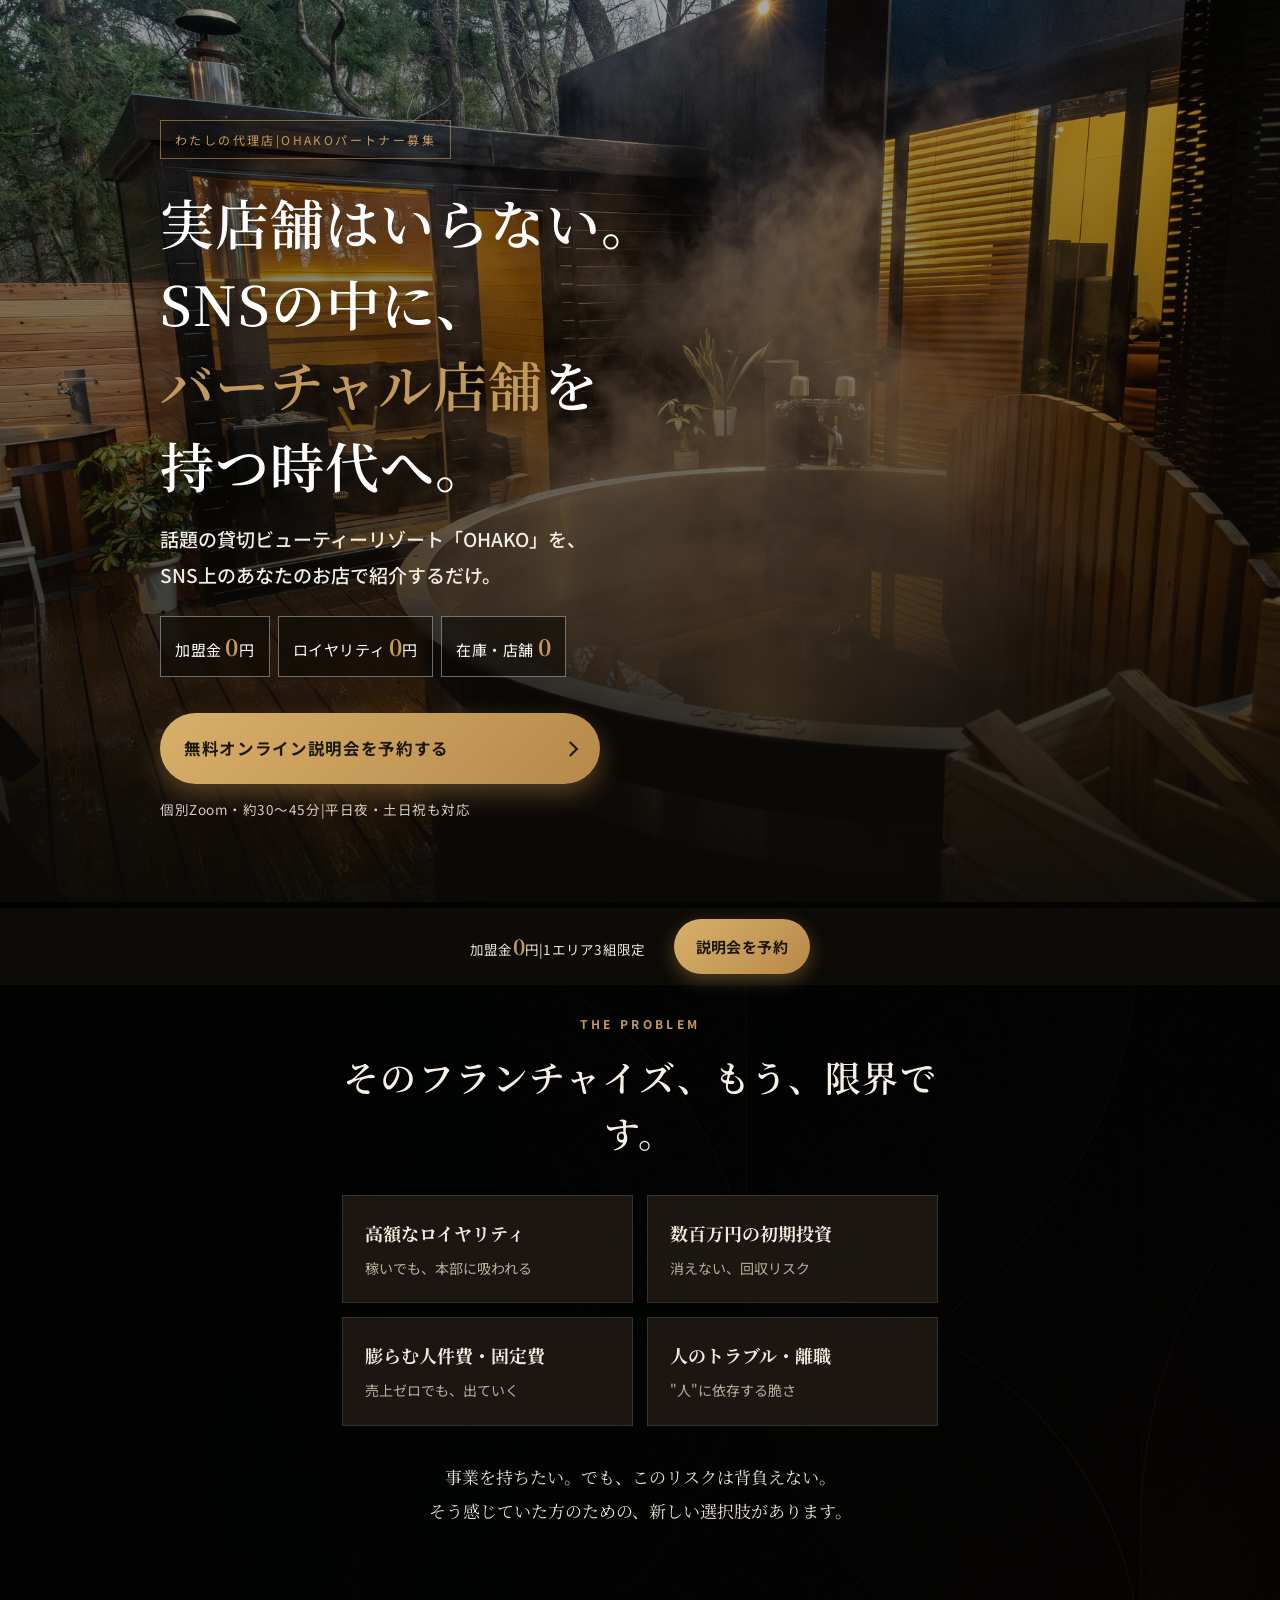
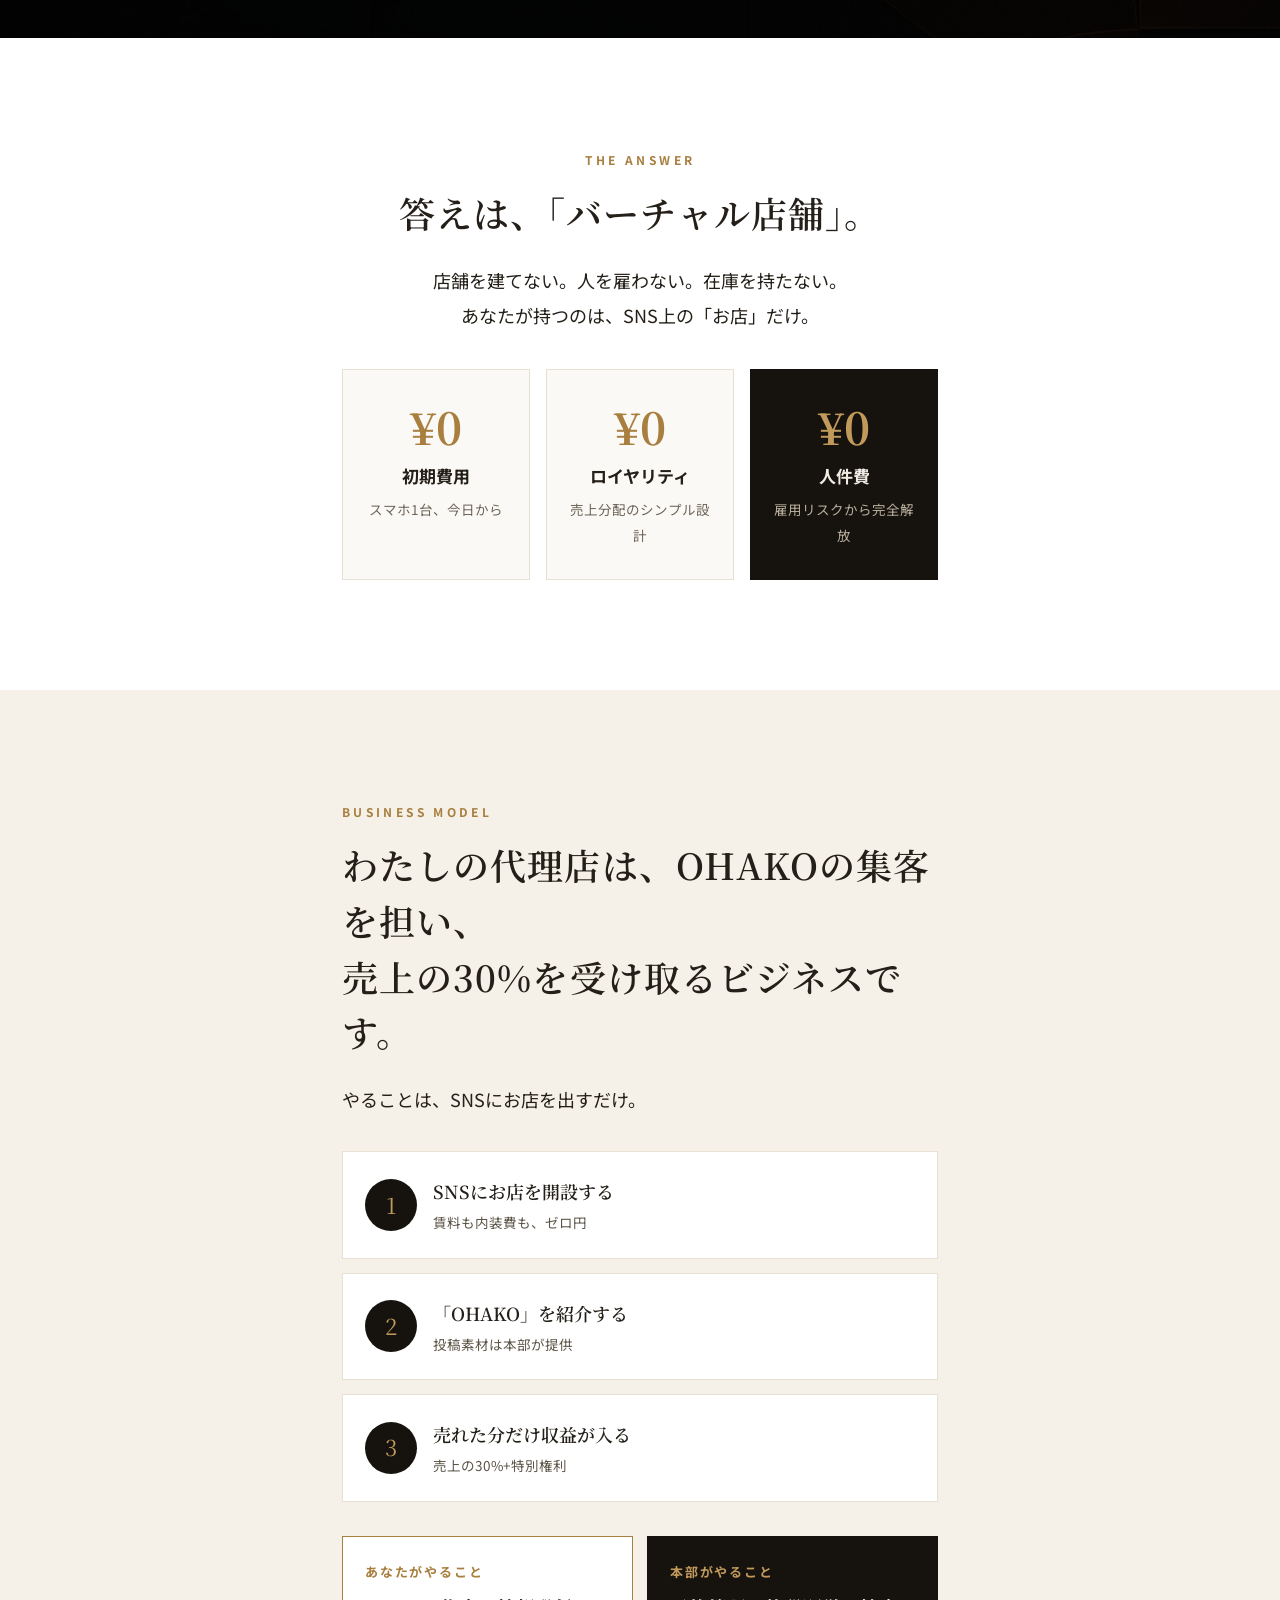
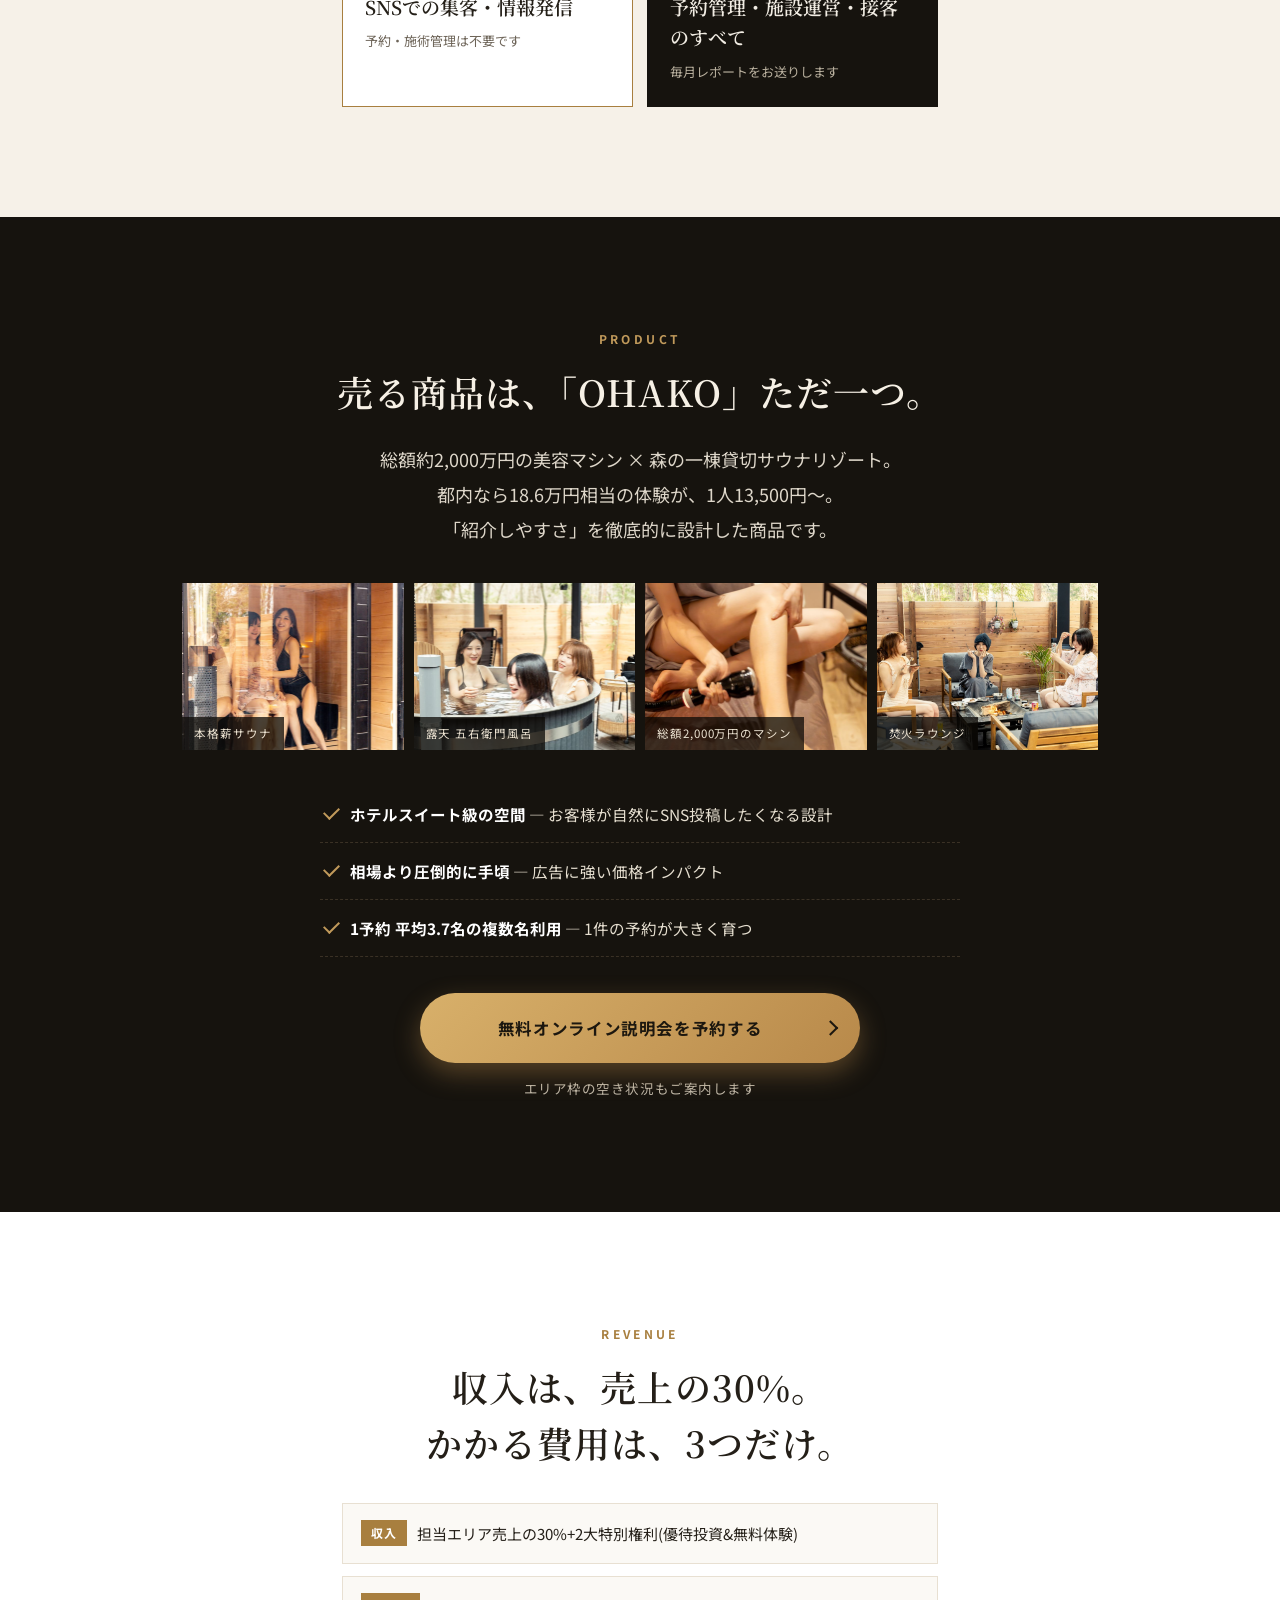
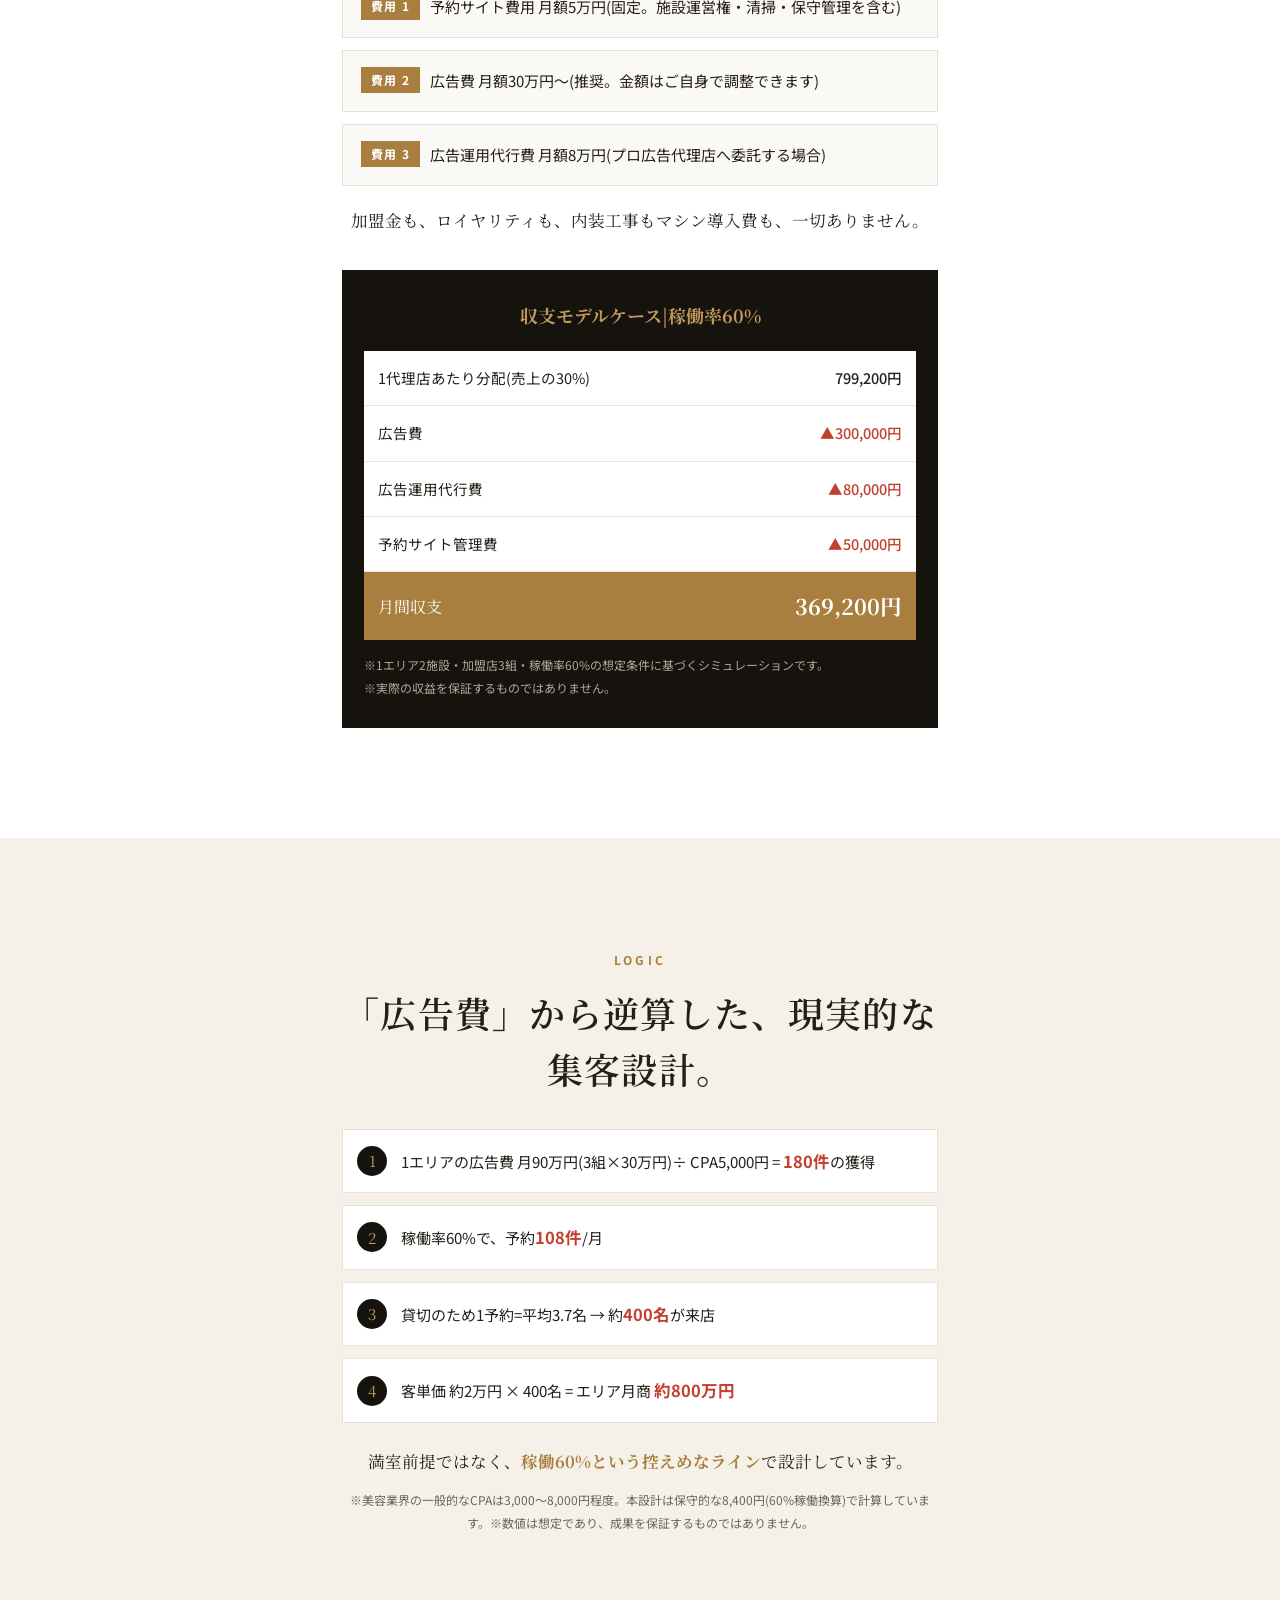
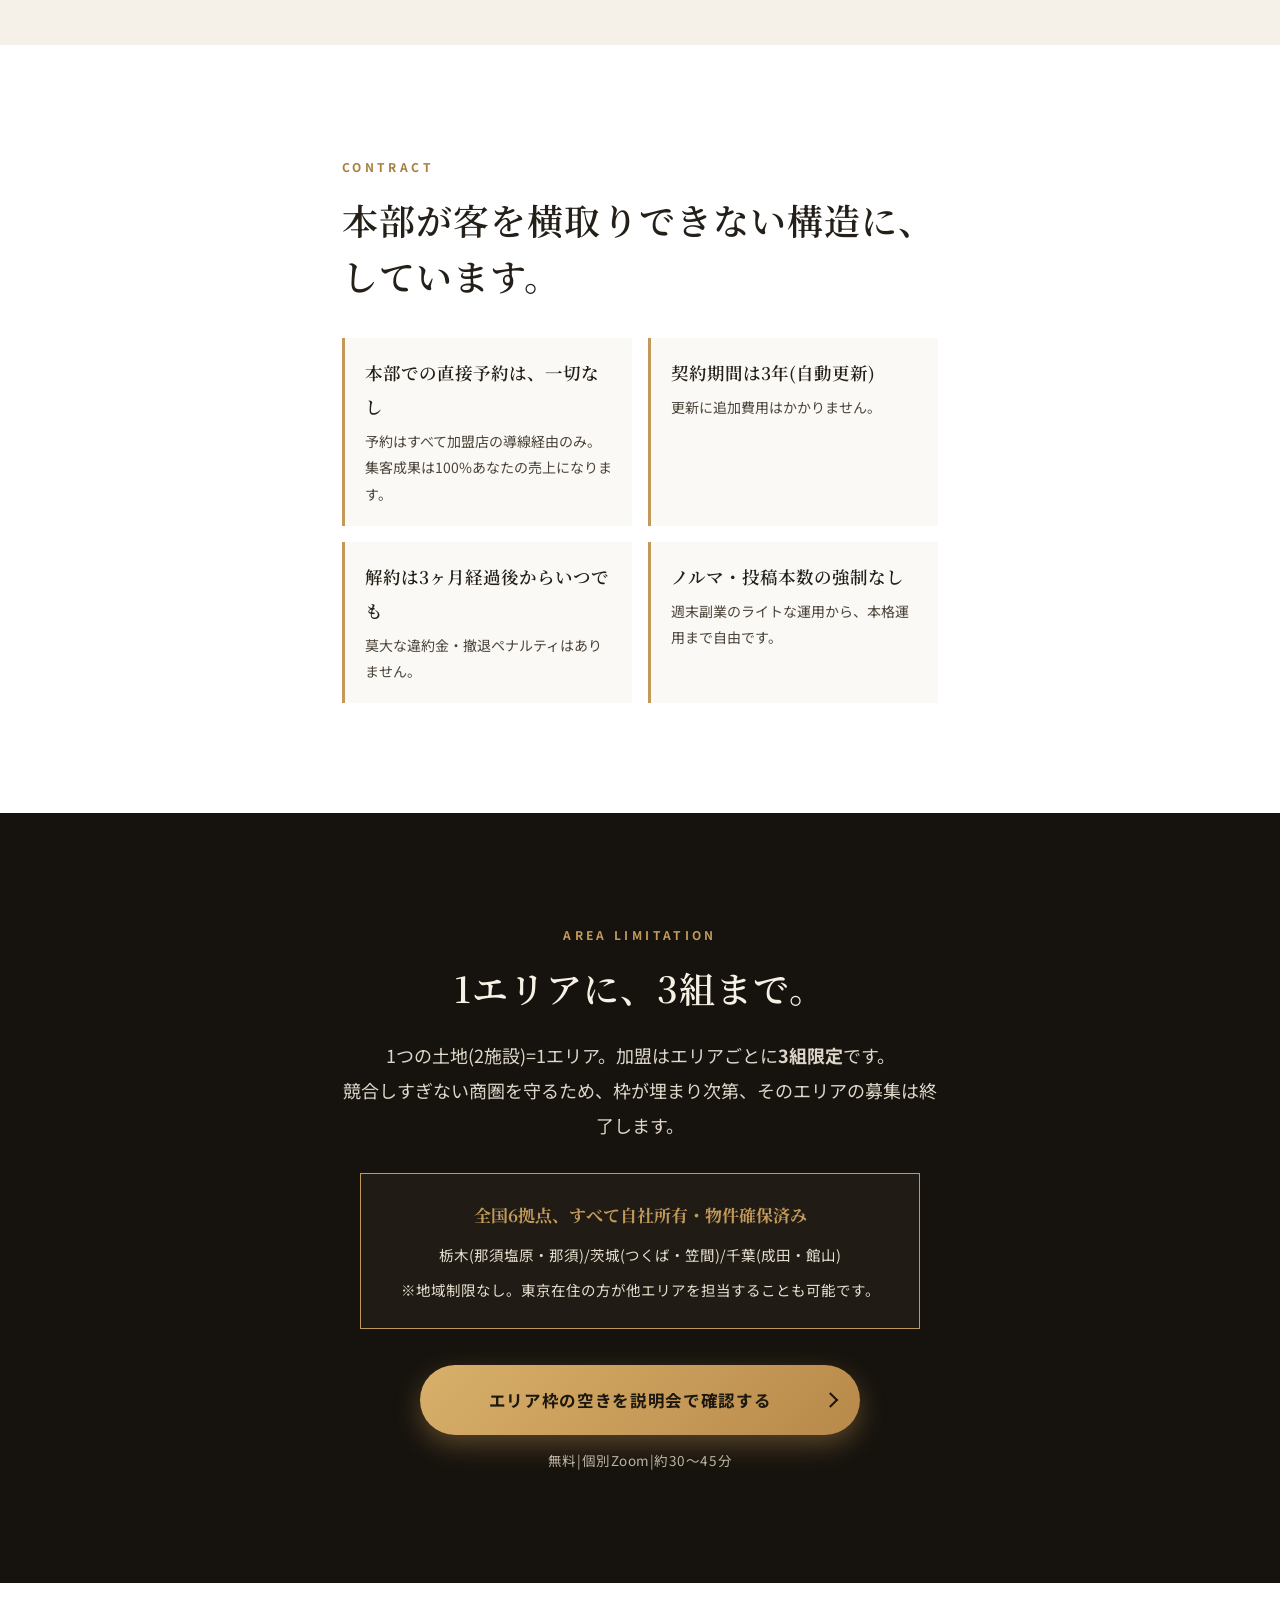
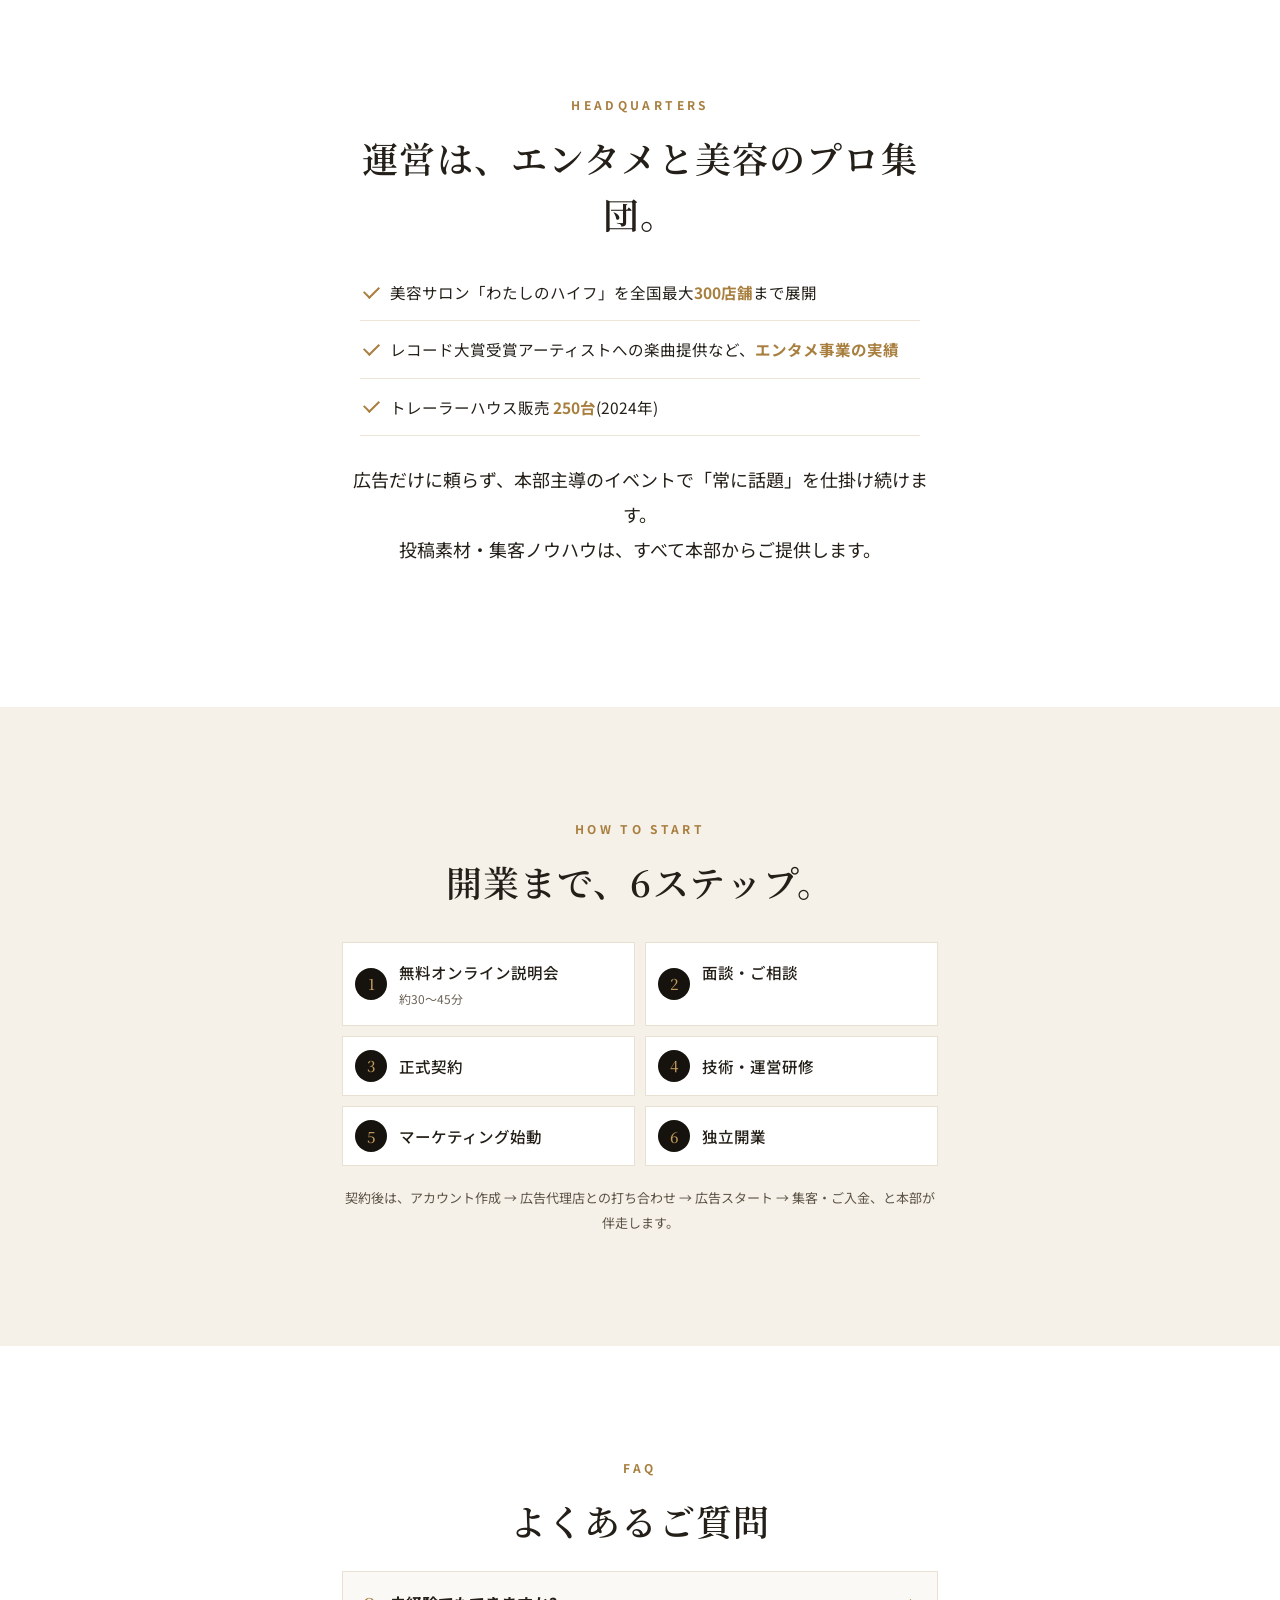
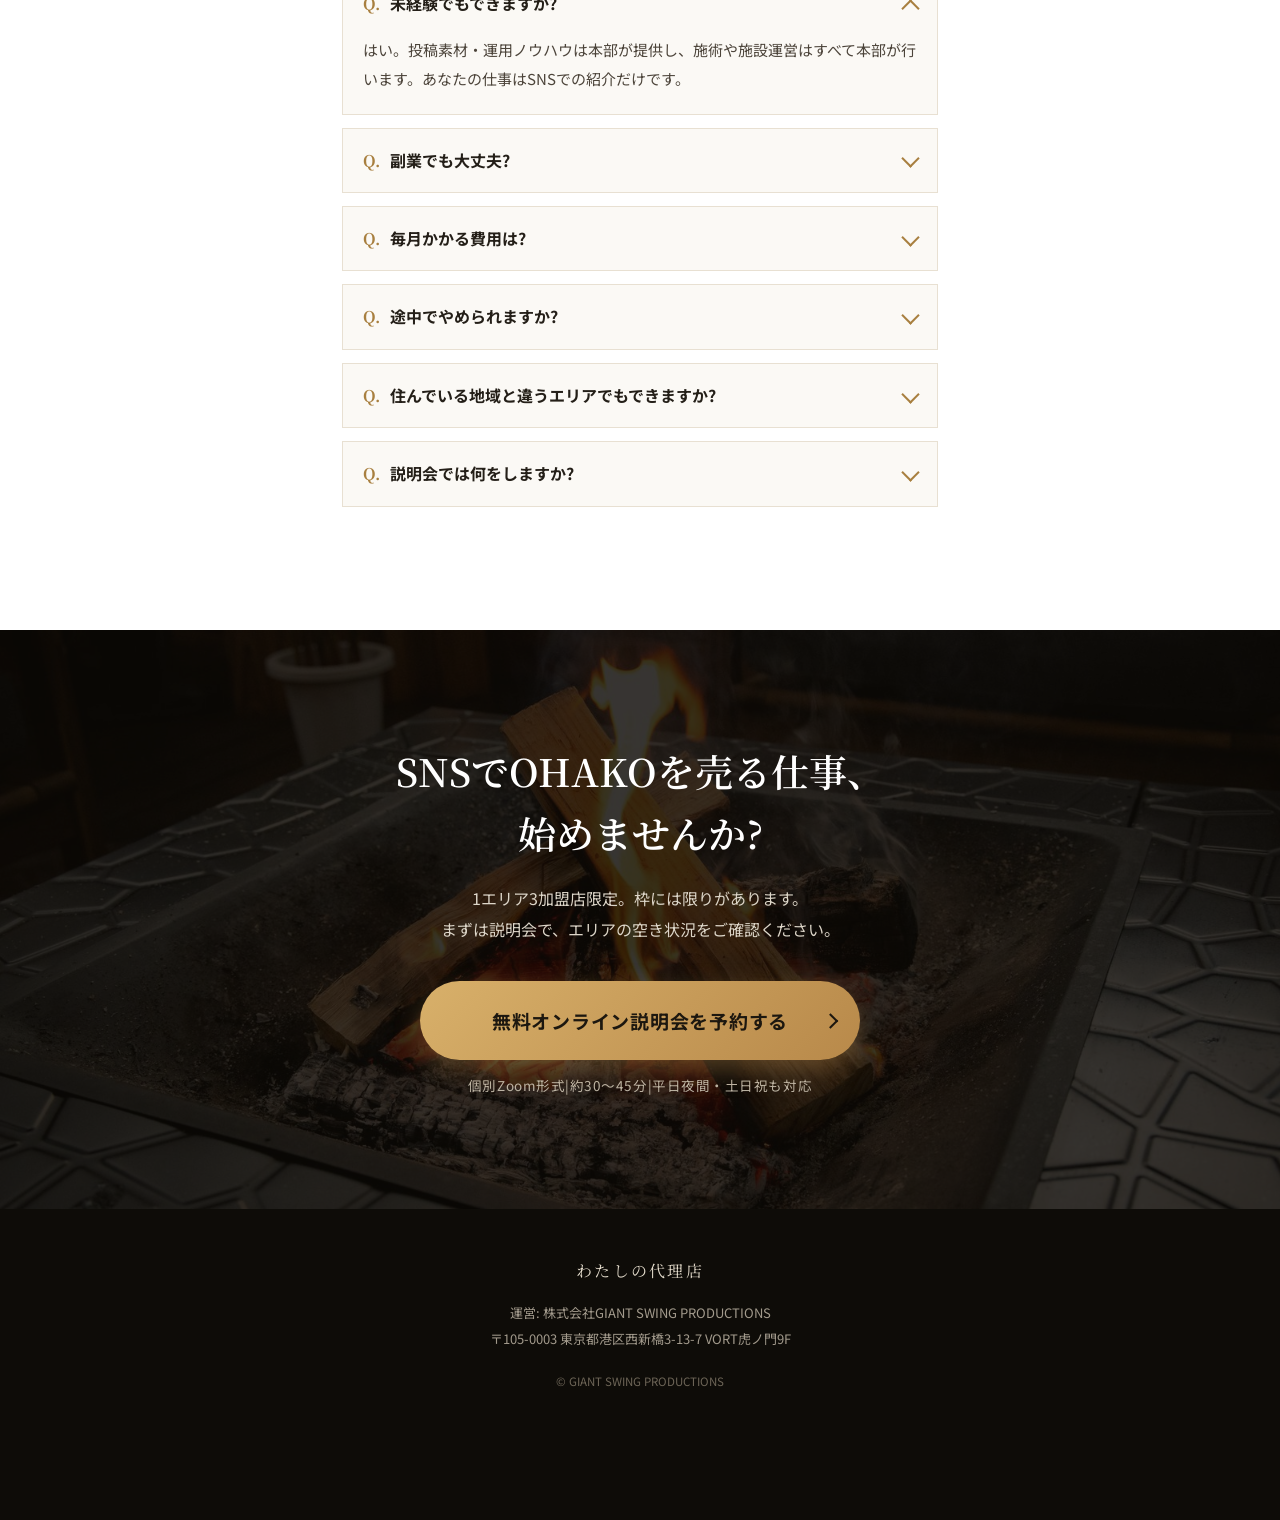
==== commit 480cb5ba: "収益セクションを正直な費用提示に改訂(オーナー指摘) - 見出し「出るお金は月5万円」→「かかる費用は、3つだけ。」(広告費・代行費を含め誤解のない表現に) - 費用リストを3項目(予約サイト5万/広" ====
--- a/index.html
+++ b/index.html
@@ -124,11 +124,12 @@
 <section class="sec money reveal">
   <div class="container">
     <p class="sec__eyebrow">REVENUE</p>
-    <h2 class="sec__title">入るお金は「売上の30%」。<br>出るお金は「月5万円」。</h2>
+    <h2 class="sec__title">収入は、売上の30%。<br>かかる費用は、<br class="sp">3つだけ。</h2>
     <ul class="money__list">
       <li><span>収入</span>担当エリア売上の30%+2大特別権利(優待投資&無料体験)</li>
-      <li><span>固定費</span>予約サイト費用 月額5万円(施設運営権・清掃・保守管理を含む)</li>
-      <li><span>広告費</span>プロ広告代理店への委託を推奨(運用代行 月8万円+広告費 月30万円〜)</li>
+      <li><span>費用 1</span>予約サイト費用 月額5万円(固定。施設運営権・清掃・保守管理を含む)</li>
+      <li><span>費用 2</span>広告費 月額30万円〜(推奨。金額はご自身で調整できます)</li>
+      <li><span>費用 3</span>広告運用代行費 月額8万円(プロ広告代理店へ委託する場合)</li>
     </ul>
     <p class="money__zero">加盟金も、ロイヤリティも、内装工事もマシン導入費も、一切ありません。</p>
 
@@ -138,10 +139,11 @@
         <tbody>
           <tr><td>1代理店あたり分配(売上の30%)</td><td>799,200円</td></tr>
           <tr><td>広告費</td><td class="minus">▲300,000円</td></tr>
+          <tr><td>広告運用代行費</td><td class="minus">▲80,000円</td></tr>
           <tr><td>予約サイト管理費</td><td class="minus">▲50,000円</td></tr>
         </tbody>
         <tfoot>
-          <tr><td>月間収支</td><td><em>449,200円</em></td></tr>
+          <tr><td>月間収支</td><td><em>369,200円</em></td></tr>
         </tfoot>
       </table>
       <p class="money__note">※1エリア2施設・加盟店3組・稼働率60%の想定条件に基づくシミュレーションです。<br>※実際の収益を保証するものではありません。</p>
@@ -243,7 +245,7 @@
     </details>
     <details class="faq__item">
       <summary>毎月かかる費用は?</summary>
-      <p>予約サイト費用の月5万円のみ固定です。広告費は任意ですが、プロ代理店への委託(月30万円〜)を推奨しています。</p>
+      <p>固定は予約サイト費用の月5万円です。集客のための広告を出す場合は、広告費(月30万円〜を推奨)と、プロ代理店に委託する場合の運用代行費(月8万円)がかかります。</p>
     </details>
     <details class="faq__item">
       <summary>途中でやめられますか?</summary>
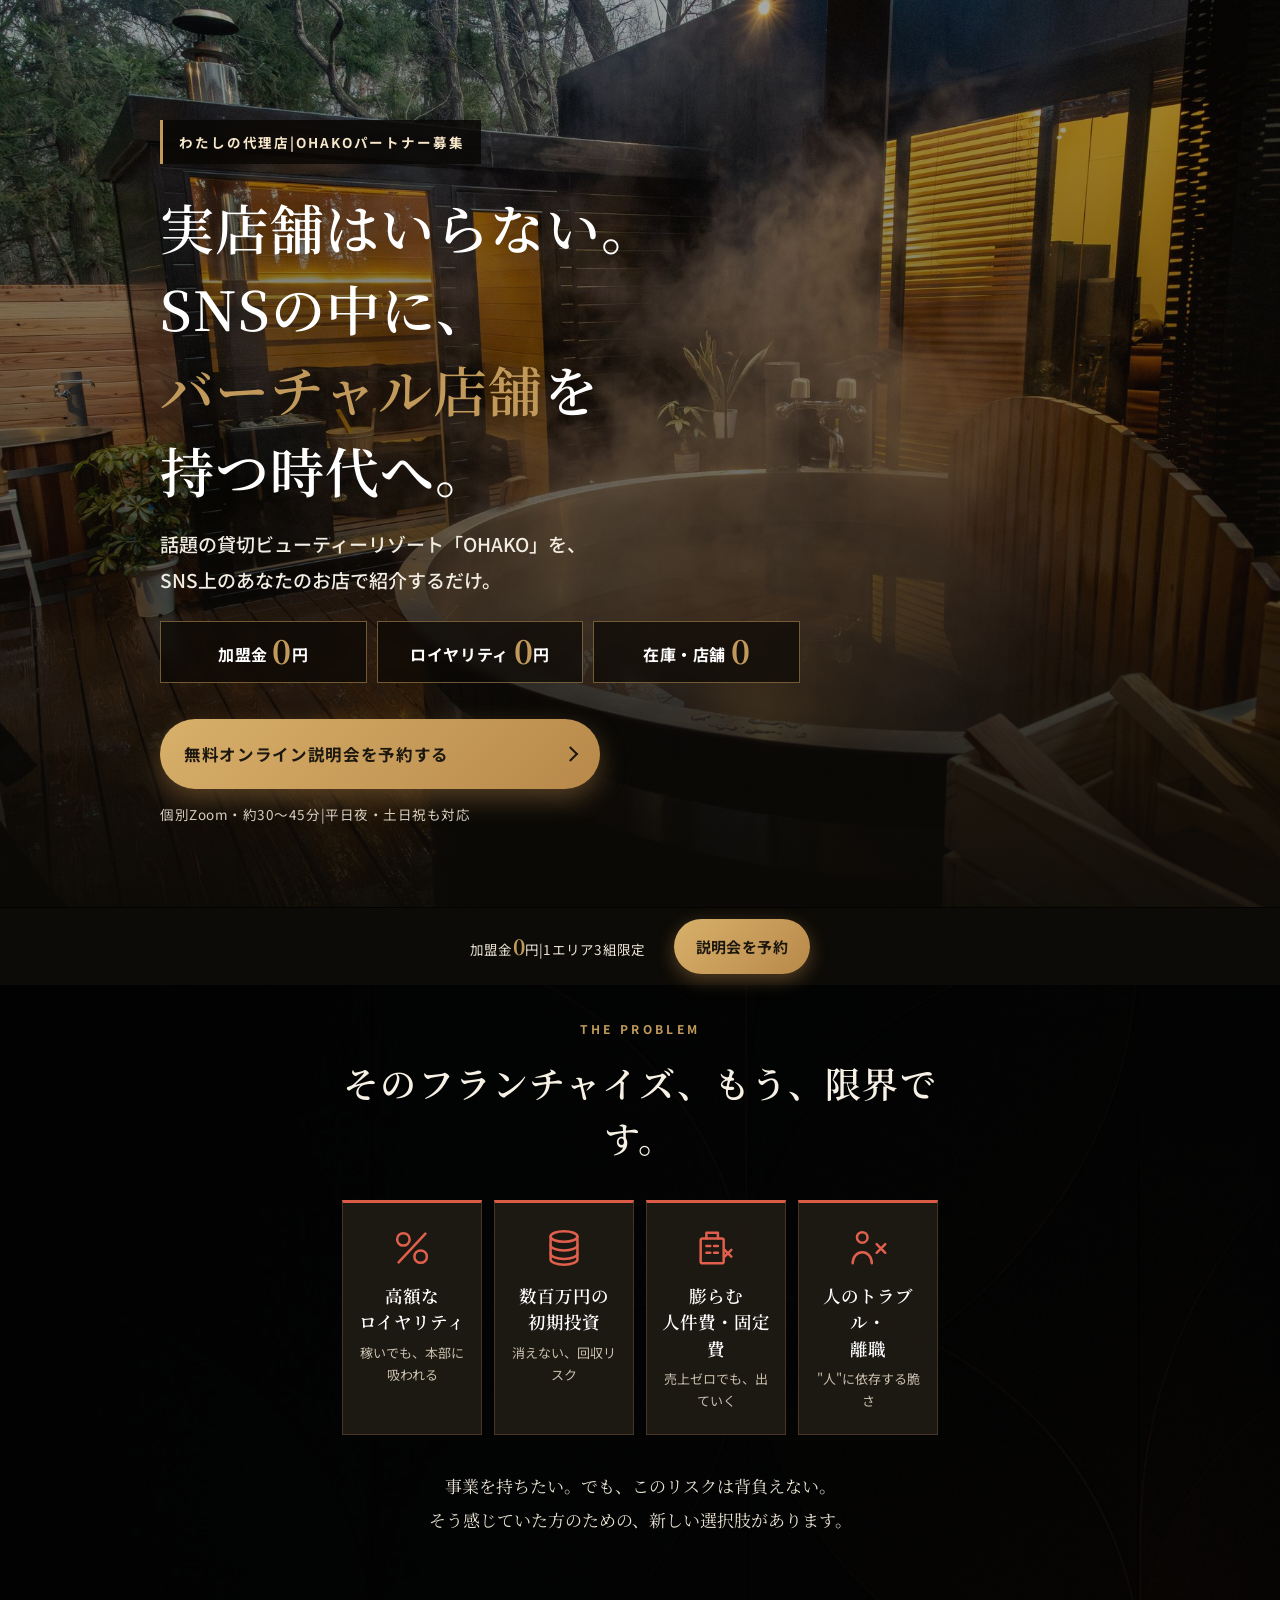
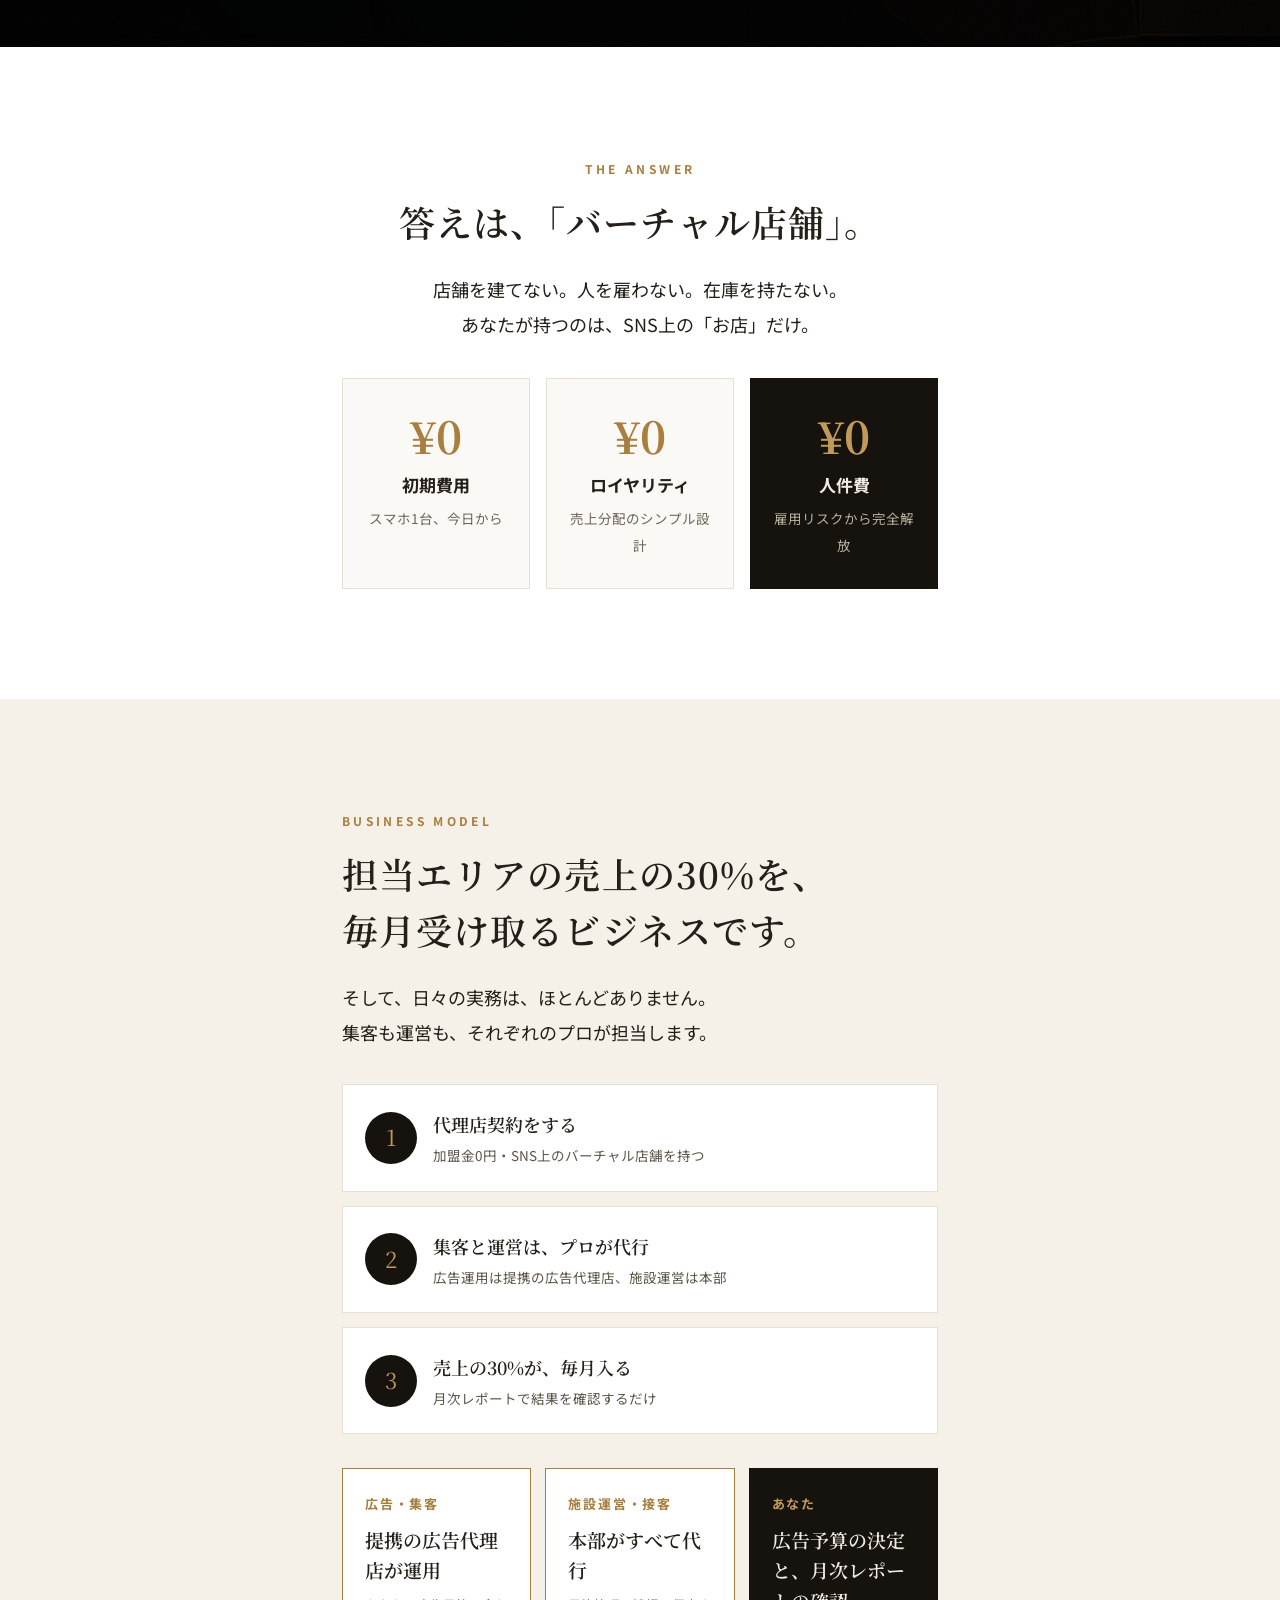
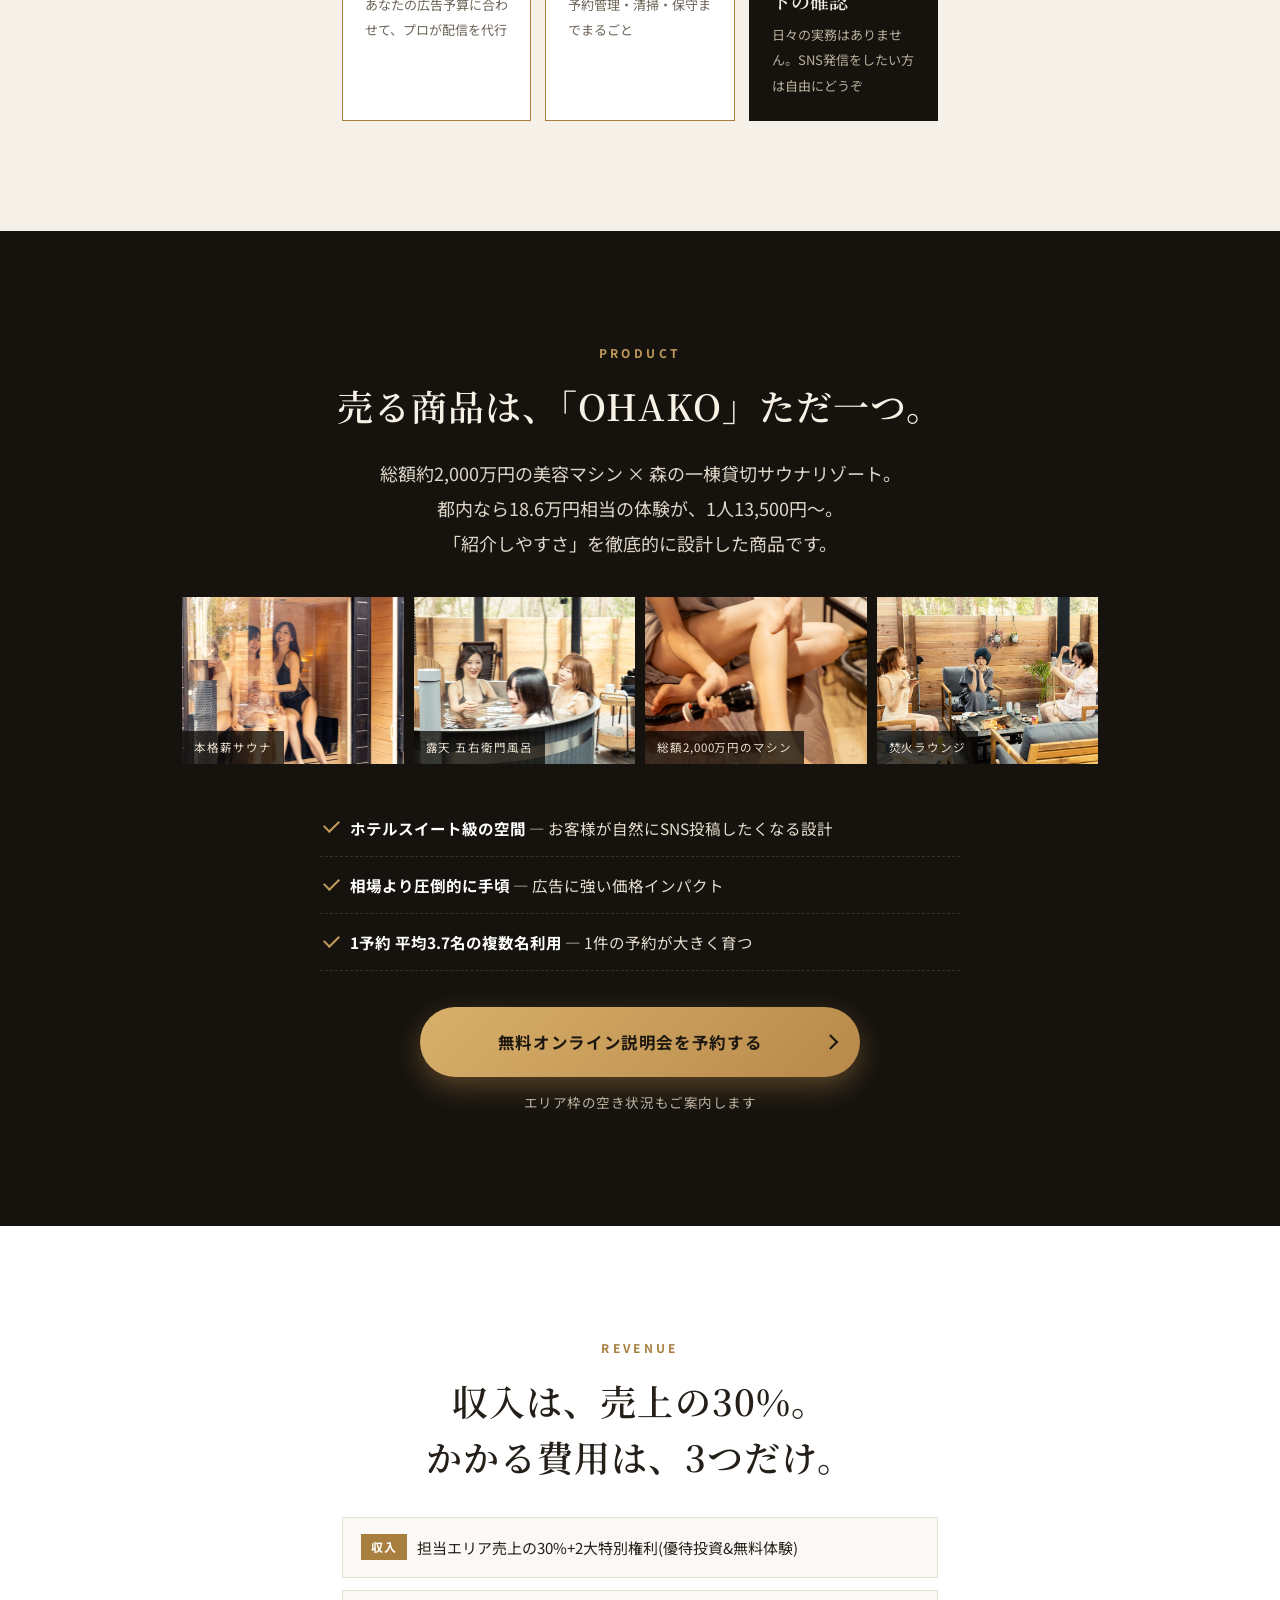
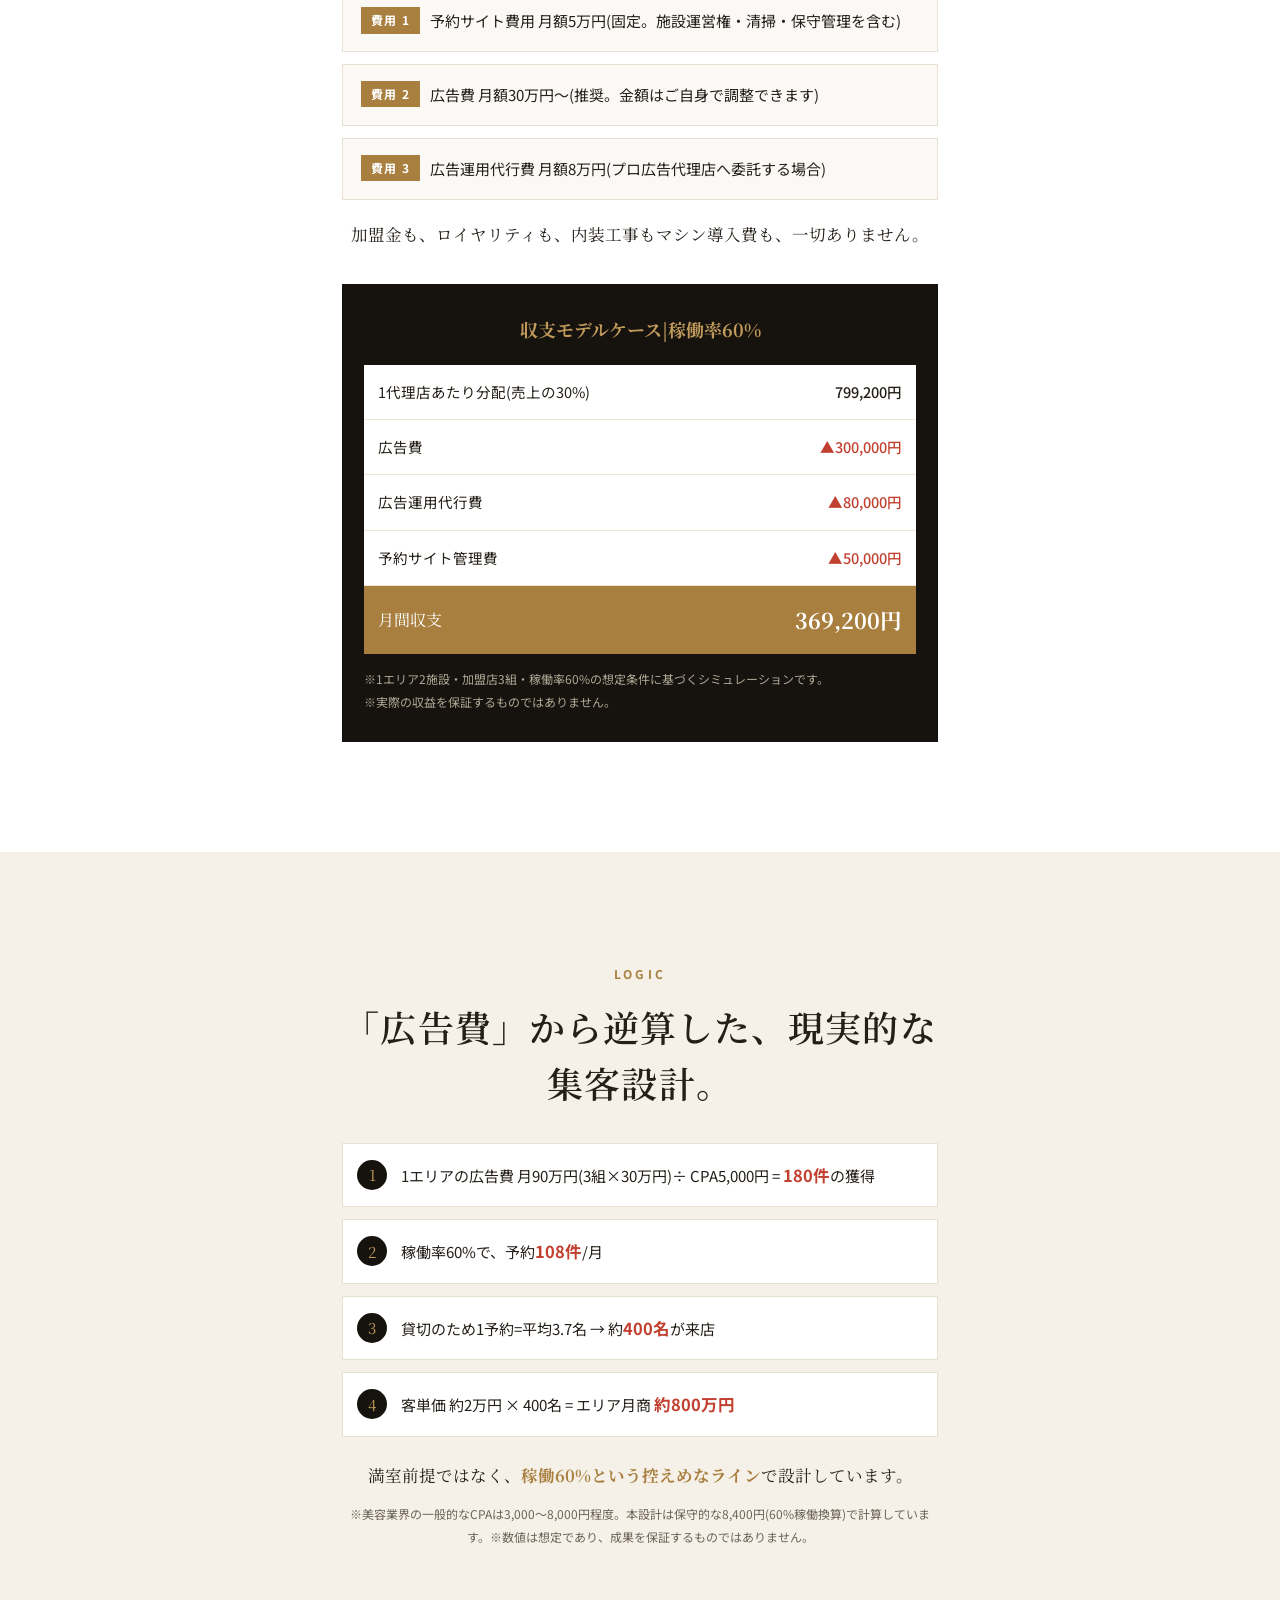
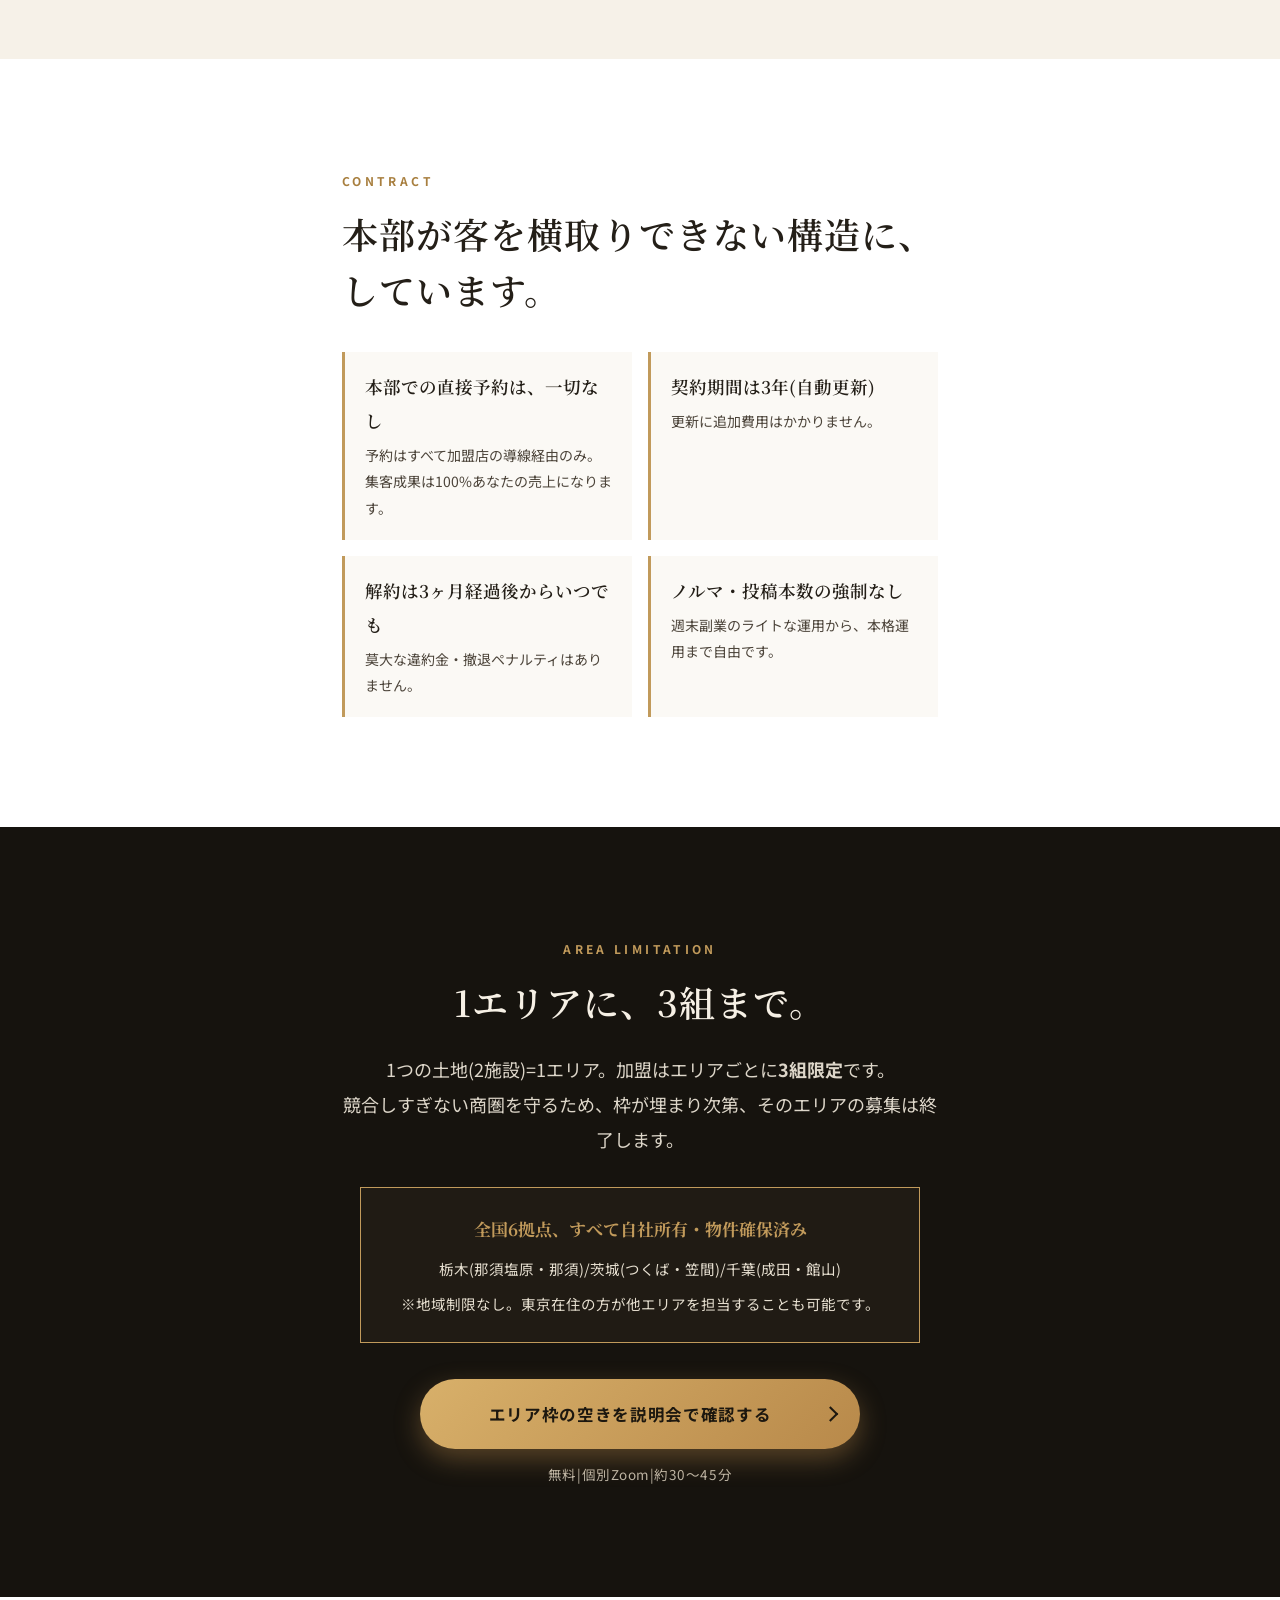
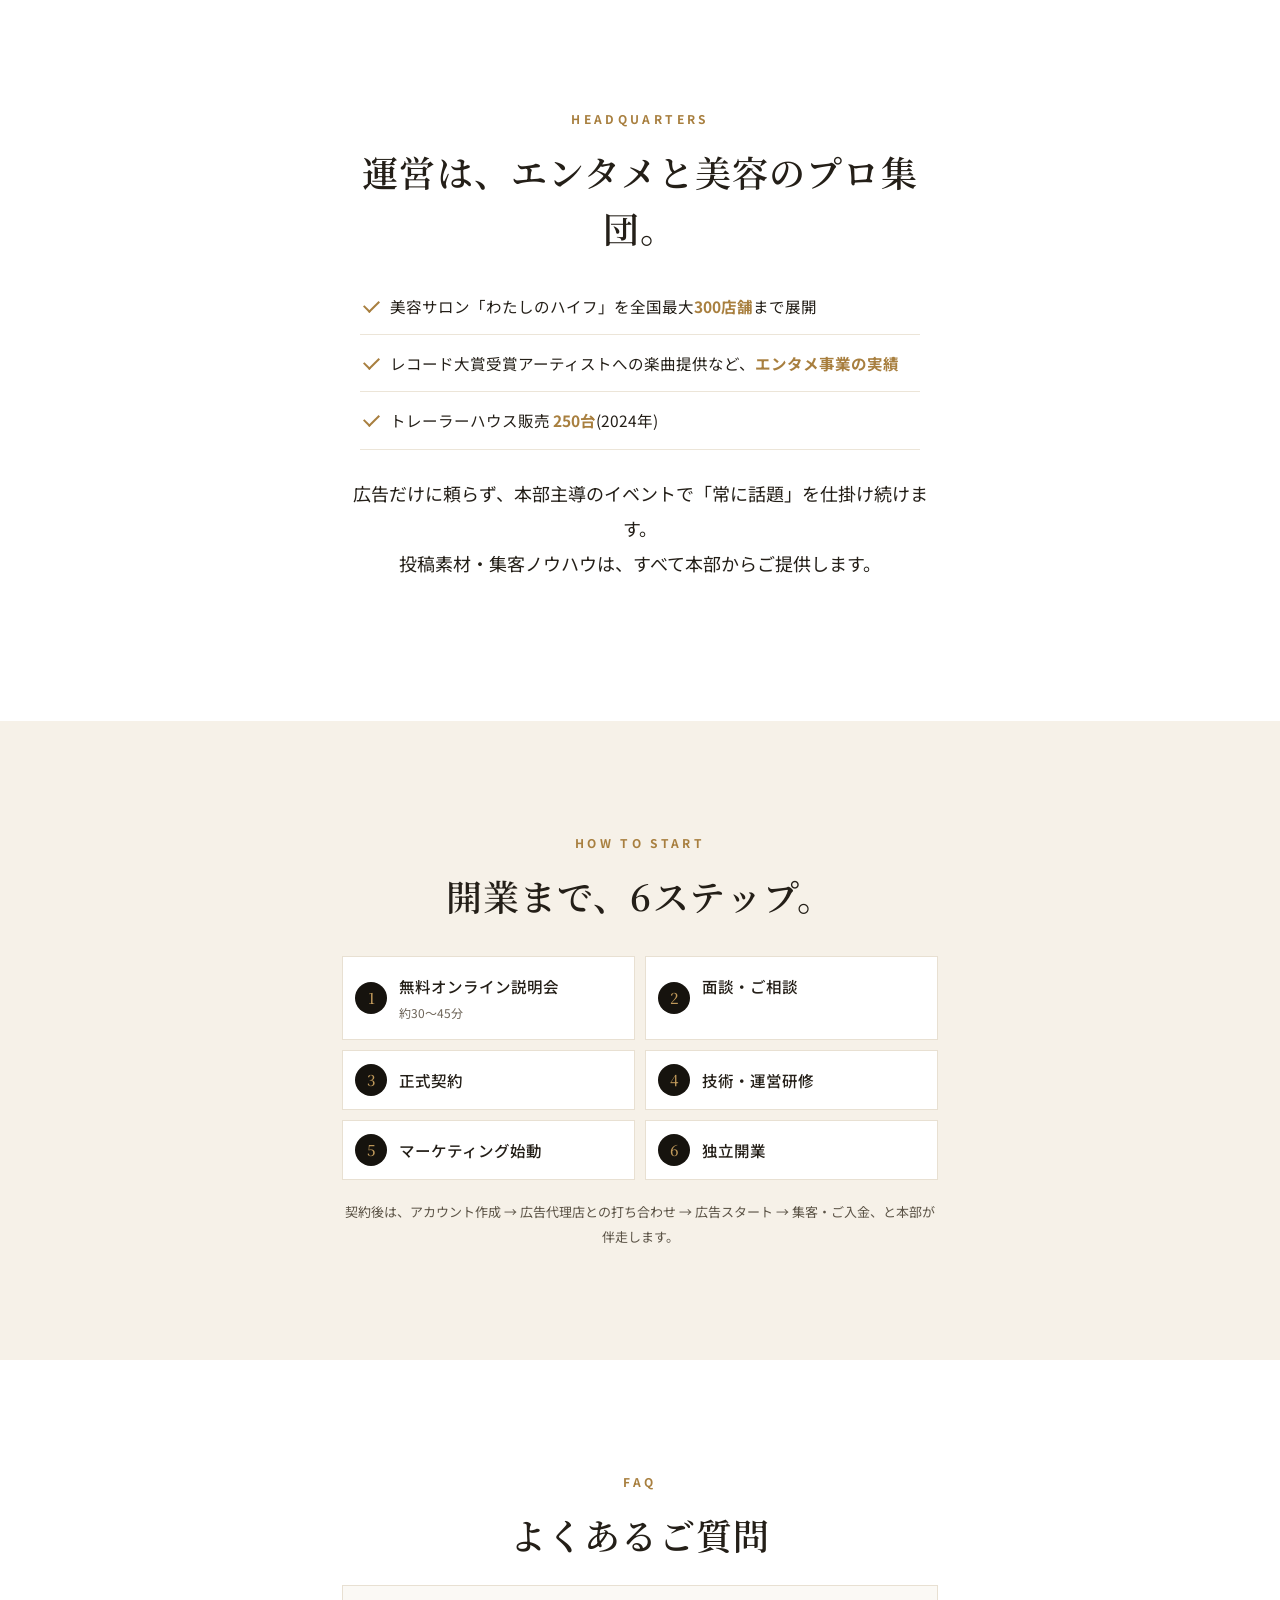
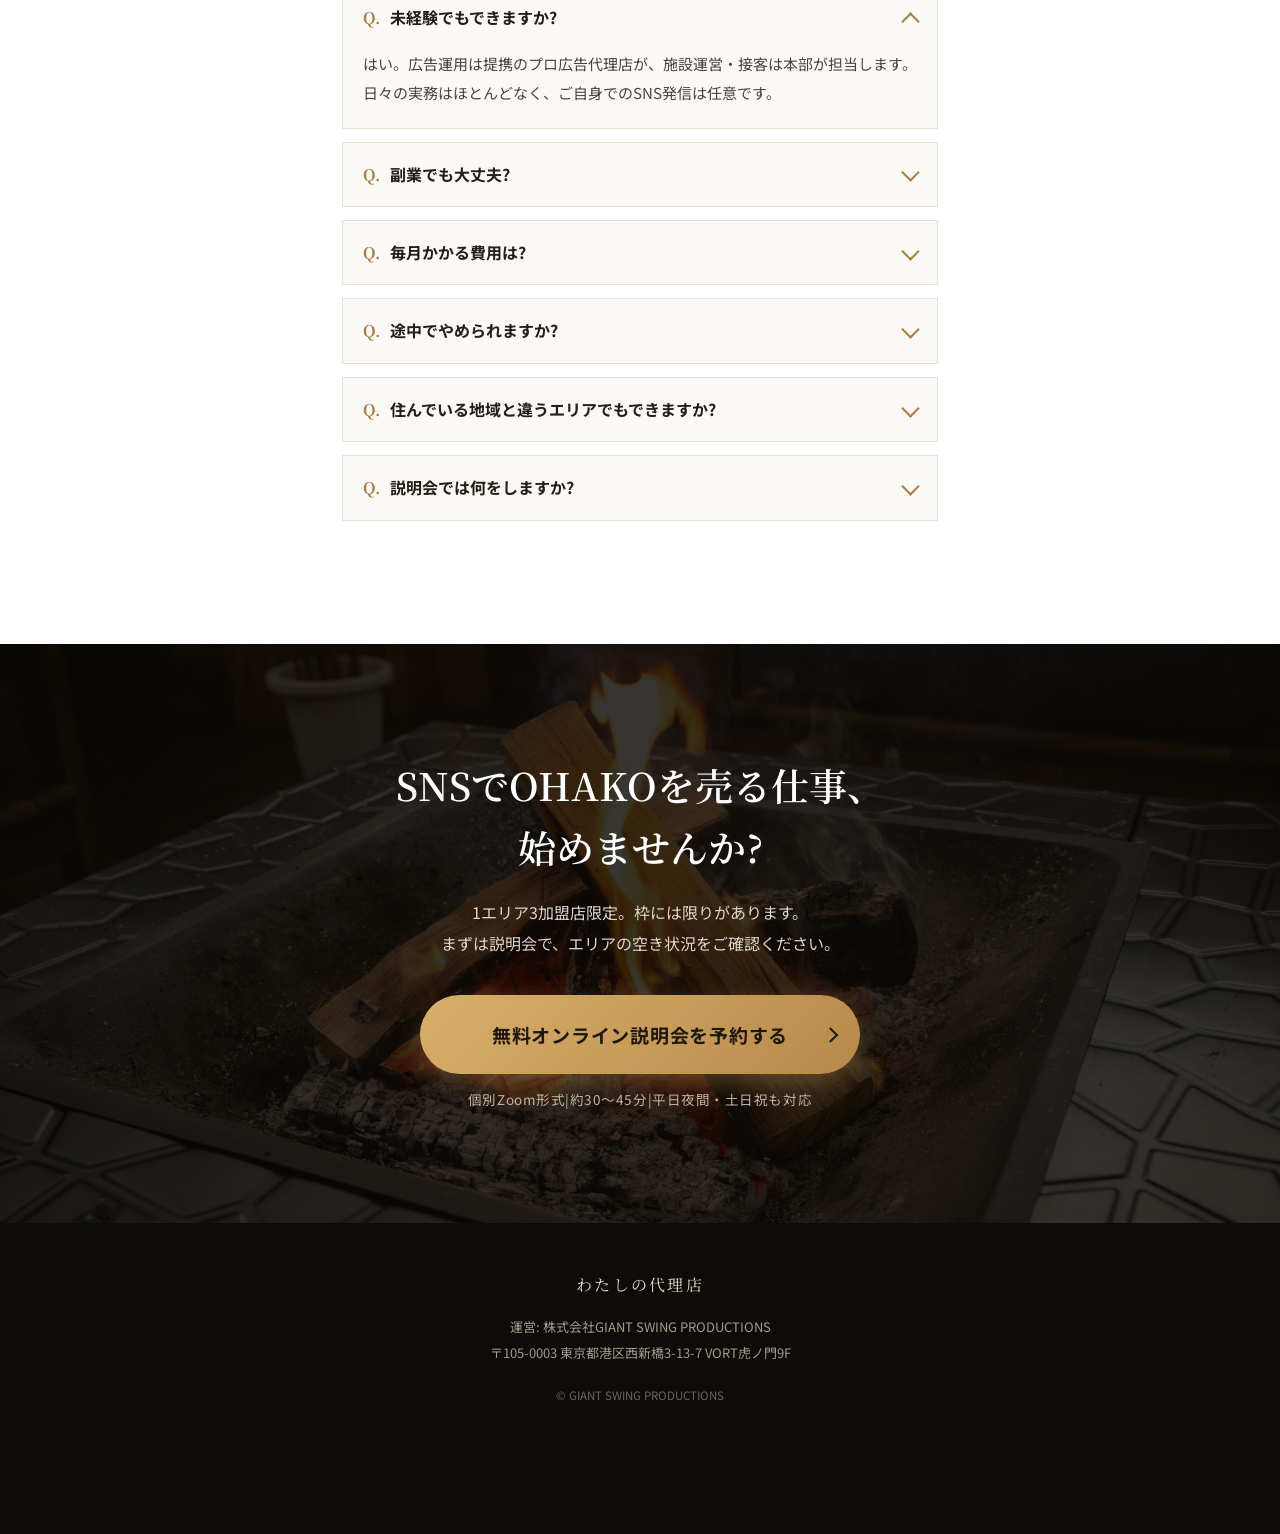
==== commit d735cd3c: "オーナーFB反映(FV視認性・0円拡大・CTA確定・問題セクション強調・役割再構成) - FVエリア帯を黒地ソリッド+金ラインに(視認性改善) - 0円バッジを大型化(数字2em・グリッド配置) - " ====
--- a/index.html
+++ b/index.html
@@ -14,7 +14,7 @@
 <body>
 
 <!-- ============================================================
-  TODO: 説明会予約URL — 確定後、全CTA(class="js-cta")のhrefを一括差し替え
+  説明会予約URL(確定 2026-08-10): https://timerex.net/s/0003771/1637b1f3 (全CTA共通)
   TODO: 運営会社表記 — 仮=株式会社GIANT SWING PRODUCTIONS(資料上はBIG YOUTH。要確認)
 ============================================================= -->
 
@@ -33,7 +33,7 @@
       <span>在庫・店舗 <em>0</em></span>
     </div>
     <div class="cta">
-      <a class="btn-gold js-cta" href="#">無料オンライン説明会を予約する</a>
+      <a class="btn-gold js-cta" href="https://timerex.net/s/0003771/1637b1f3">無料オンライン説明会を予約する</a>
       <p class="cta__note">個別Zoom・約30〜45分|平日夜・土日祝も対応</p>
     </div>
   </div>
@@ -47,10 +47,22 @@
     <p class="sec__eyebrow sec__eyebrow--gold">THE PROBLEM</p>
     <h2 class="sec__title">そのフランチャイズ、<br class="sp">もう、限界です。</h2>
     <ul class="problem__list">
-      <li><h3>高額なロイヤリティ</h3><p>稼いでも、本部に吸われる</p></li>
-      <li><h3>数百万円の初期投資</h3><p>消えない、回収リスク</p></li>
-      <li><h3>膨らむ人件費・固定費</h3><p>売上ゼロでも、出ていく</p></li>
-      <li><h3>人のトラブル・離職</h3><p>"人"に依存する脆さ</p></li>
+      <li>
+        <span class="problem__icon" aria-hidden="true"><svg viewBox="0 0 48 48" fill="none" stroke="currentColor" stroke-width="2.6" stroke-linecap="round"><circle cx="15" cy="15" r="6.5"/><circle cx="33" cy="33" r="6.5"/><line x1="38" y1="9" x2="10" y2="39"/></svg></span>
+        <h3>高額な<br>ロイヤリティ</h3><p>稼いでも、本部に吸われる</p>
+      </li>
+      <li>
+        <span class="problem__icon" aria-hidden="true"><svg viewBox="0 0 48 48" fill="none" stroke="currentColor" stroke-width="2.6" stroke-linecap="round" stroke-linejoin="round"><ellipse cx="24" cy="12" rx="14" ry="5.5"/><path d="M10 12v9c0 3 6.3 5.5 14 5.5S38 24 38 21v-9"/><path d="M10 21v9c0 3 6.3 5.5 14 5.5S38 33 38 30v-9"/><path d="M10 30v6c0 3 6.3 5.5 14 5.5S38 39 38 36v-6"/></svg></span>
+        <h3>数百万円の<br>初期投資</h3><p>消えない、回収リスク</p>
+      </li>
+      <li>
+        <span class="problem__icon" aria-hidden="true"><svg viewBox="0 0 48 48" fill="none" stroke="currentColor" stroke-width="2.6" stroke-linecap="round" stroke-linejoin="round"><rect x="8" y="14" width="24" height="26" rx="2"/><path d="M14 14V8h12v6"/><path d="M14 22h4M14 29h4M22 22h4M22 29h4"/><path d="M33 26l7 7m0-7l-7 7"/></svg></span>
+        <h3>膨らむ<br>人件費・固定費</h3><p>売上ゼロでも、出ていく</p>
+      </li>
+      <li>
+        <span class="problem__icon" aria-hidden="true"><svg viewBox="0 0 48 48" fill="none" stroke="currentColor" stroke-width="2.6" stroke-linecap="round" stroke-linejoin="round"><circle cx="18" cy="13" r="5.5"/><path d="M8 40c0-7 4.5-11.5 10-11.5S28 33 28 40"/><path d="M33 20l9 9m0-9l-9 9"/></svg></span>
+        <h3>人のトラブル・<br>離職</h3><p>"人"に依存する脆さ</p>
+      </li>
     </ul>
     <p class="problem__closing">事業を持ちたい。でも、このリスクは背負えない。<br>そう感じていた方のための、新しい選択肢があります。</p>
   </div>
@@ -74,23 +86,28 @@
 <section class="sec sec--cream whatis reveal">
   <div class="container">
     <p class="sec__eyebrow">BUSINESS MODEL</p>
-    <h2 class="sec__title">わたしの代理店は、OHAKOの集客を担い、<br class="pc">売上の30%を受け取るビジネスです。</h2>
-    <p class="sec__body">やることは、SNSにお店を出すだけ。</p>
+    <h2 class="sec__title">担当エリアの売上の30%を、<br class="pc">毎月受け取るビジネスです。</h2>
+    <p class="sec__body">そして、日々の実務は、ほとんどありません。<br>集客も運営も、それぞれのプロが担当します。</p>
     <ol class="steps">
-      <li><span class="steps__num">1</span><h3>SNSにお店を開設する</h3><p>賃料も内装費も、ゼロ円</p></li>
-      <li><span class="steps__num">2</span><h3>「OHAKO」を紹介する</h3><p>投稿素材は本部が提供</p></li>
-      <li><span class="steps__num">3</span><h3>売れた分だけ収益が入る</h3><p>売上の30%+特別権利</p></li>
+      <li><span class="steps__num">1</span><h3>代理店契約をする</h3><p>加盟金0円・SNS上のバーチャル店舗を持つ</p></li>
+      <li><span class="steps__num">2</span><h3>集客と運営は、プロが代行</h3><p>広告運用は提携の広告代理店、施設運営は本部</p></li>
+      <li><span class="steps__num">3</span><h3>売上の30%が、毎月入る</h3><p>月次レポートで結果を確認するだけ</p></li>
     </ol>
     <div class="roles">
       <div class="roles__card">
-        <h3>あなたがやること</h3>
-        <p class="roles__main">SNSでの集客・情報発信</p>
-        <p class="roles__note">予約・施術管理は不要です</p>
+        <h3>広告・集客</h3>
+        <p class="roles__main">提携の広告代理店が運用</p>
+        <p class="roles__note">あなたの広告予算に合わせて、プロが配信を代行</p>
+      </div>
+      <div class="roles__card">
+        <h3>施設運営・接客</h3>
+        <p class="roles__main">本部がすべて代行</p>
+        <p class="roles__note">予約管理・清掃・保守までまるごと</p>
       </div>
       <div class="roles__card roles__card--hq">
-        <h3>本部がやること</h3>
-        <p class="roles__main">予約管理・施設運営・接客のすべて</p>
-        <p class="roles__note">毎月レポートをお送りします</p>
+        <h3>あなた</h3>
+        <p class="roles__main">広告予算の決定と、月次レポートの確認</p>
+        <p class="roles__note">日々の実務はありません。SNS発信をしたい方は自由にどうぞ</p>
       </div>
     </div>
   </div>
@@ -114,7 +131,7 @@
       <li><strong>1予約 平均3.7名の複数名利用</strong> — 1件の予約が大きく育つ</li>
     </ul>
     <div class="cta">
-      <a class="btn-gold js-cta" href="#">無料オンライン説明会を予約する</a>
+      <a class="btn-gold js-cta" href="https://timerex.net/s/0003771/1637b1f3">無料オンライン説明会を予約する</a>
       <p class="cta__note cta__note--light">エリア枠の空き状況もご案内します</p>
     </div>
   </div>
@@ -193,7 +210,7 @@
       <p class="scarcity__note">※地域制限なし。東京在住の方が他エリアを担当することも可能です。</p>
     </div>
     <div class="cta">
-      <a class="btn-gold js-cta" href="#">エリア枠の空きを説明会で確認する</a>
+      <a class="btn-gold js-cta" href="https://timerex.net/s/0003771/1637b1f3">エリア枠の空きを説明会で確認する</a>
       <p class="cta__note cta__note--light">無料|個別Zoom|約30〜45分</p>
     </div>
   </div>
@@ -237,11 +254,11 @@
     <h2 class="sec__title">よくあるご質問</h2>
     <details class="faq__item" open>
       <summary>未経験でもできますか?</summary>
-      <p>はい。投稿素材・運用ノウハウは本部が提供し、施術や施設運営はすべて本部が行います。あなたの仕事はSNSでの紹介だけです。</p>
+      <p>はい。広告運用は提携のプロ広告代理店が、施設運営・接客は本部が担当します。日々の実務はほとんどなく、ご自身でのSNS発信は任意です。</p>
     </details>
     <details class="faq__item">
       <summary>副業でも大丈夫?</summary>
-      <p>はい。ノルマや投稿本数の決まりはありません。週末だけのライトな運用から始められます。</p>
+      <p>はい。日々の実務がほとんどないため、本業がある方でも運営できます。ノルマもありません。</p>
     </details>
     <details class="faq__item">
       <summary>毎月かかる費用は?</summary>
@@ -291,7 +308,7 @@
 <!-- 追従CTAバー -->
 <div class="stickybar" id="stickybar">
   <p class="stickybar__text">加盟金<em>0</em>円|1エリア3組限定</p>
-  <a class="stickybar__btn js-cta" href="#">説明会を予約</a>
+  <a class="stickybar__btn js-cta" href="https://timerex.net/s/0003771/1637b1f3">説明会を予約</a>
 </div>
 
 <script>
--- a/css/style.css
+++ b/css/style.css
@@ -93,30 +93,35 @@
 .fv__img { width: 100%; height: 100%; object-fit: cover; }
 .fv__bg::after { content: ""; position: absolute; inset: 0; background: linear-gradient(180deg, rgba(12,10,7,0.35) 0%, rgba(12,10,7,0.55) 45%, rgba(12,10,7,0.92) 100%); }
 .fv__inner { position: relative; z-index: 1; width: 100%; max-width: 640px; margin: 0 auto; padding: 96px 22px 44px; }
-.fv__area { font-size: 12px; letter-spacing: 0.2em; color: var(--gold); border: 1px solid rgba(193,154,91,0.6); display: inline-block; padding: 7px 14px; margin-bottom: 22px; }
+.fv__area { font-size: 13.5px; font-weight: 700; letter-spacing: 0.14em; color: #f6e7c9; background: rgba(10, 8, 5, 0.85); border-left: 3px solid var(--gold); display: inline-block; padding: 9px 16px; margin-bottom: 22px; }
 .fv__catch { font-family: var(--serif); font-size: 34px; font-weight: 600; line-height: 1.5; letter-spacing: 0.02em; margin-bottom: 16px; text-shadow: 0 2px 24px rgba(0,0,0,0.5); }
 .fv__catch em { font-style: normal; color: var(--gold); }
 .fv__lead { font-size: 16.5px; font-weight: 500; line-height: 1.9; margin-bottom: 22px; color: #f2ede3; }
-.fv__zeros { display: flex; flex-wrap: wrap; gap: 8px; margin-bottom: 8px; }
+.fv__zeros { display: grid; grid-template-columns: 1fr 1fr; gap: 10px; margin-bottom: 10px; }
 .fv__zeros span {
-  border: 1px solid rgba(255,255,255,0.4);
-  background: rgba(10,8,5,0.55);
+  border: 1px solid rgba(193,154,91,0.55);
+  background: rgba(10,8,5,0.7);
   backdrop-filter: blur(4px);
-  padding: 8px 14px;
-  font-size: 13.5px;
+  padding: 12px 10px;
+  font-size: 15px;
+  font-weight: 700;
   letter-spacing: 0.04em;
-}
-.fv__zeros em { font-style: normal; font-family: var(--serif); color: var(--gold); font-size: 1.5em; font-weight: 700; }
+  text-align: center;
+}
+.fv__zeros span:last-child { grid-column: 1 / -1; }
+.fv__zeros em { font-style: normal; font-family: var(--serif); color: var(--gold); font-size: 2em; font-weight: 700; line-height: 1; vertical-align: -3px; }
 .fv .cta__note { color: #d8d1c4; }
 
 /* ---------- Sec.2 問題 ---------- */
 .problem { background: var(--dark) url("../img/texture-dark.jpg") center / cover no-repeat; background-blend-mode: soft-light; }
 .problem .sec__title { text-align: center; }
 .problem .sec__eyebrow { text-align: center; }
-.problem__list { display: grid; gap: 14px; margin: 34px 0; }
-.problem__list li { border: 1px solid #3a3125; background: rgba(32,27,20,0.85); padding: 20px 22px; }
-.problem__list h3 { font-family: var(--serif); font-size: 18px; color: #f0e9dc; margin-bottom: 4px; }
-.problem__list p { font-size: 14px; color: #b9b09e; }
+.problem__list { display: grid; grid-template-columns: 1fr 1fr; gap: 12px; margin: 34px 0; }
+.problem__list li { border: 1px solid #4a3428; border-top: 3px solid #d95b45; background: rgba(32,27,20,0.9); padding: 22px 14px; text-align: center; }
+.problem__icon { display: block; width: 46px; height: 46px; margin: 0 auto 12px; color: #e0604d; }
+.problem__icon svg { width: 100%; height: 100%; }
+.problem__list h3 { font-family: var(--serif); font-size: 17.5px; font-weight: 600; color: #ffffff; margin-bottom: 6px; line-height: 1.5; }
+.problem__list p { font-size: 13px; color: #c9bfae; line-height: 1.7; }
 .problem__closing { text-align: center; font-family: var(--serif); font-size: 17px; line-height: 2; color: #e8e1d2; }
 
 /* ---------- Sec.3 答え ---------- */
@@ -267,9 +272,12 @@
   .fv .cta { text-align: left; max-width: 440px; }
   .fv__zeros span { font-size: 15px; }
 
-  .problem__list { grid-template-columns: repeat(2, 1fr); }
+  .problem__list { grid-template-columns: repeat(4, 1fr); }
   .zeros { grid-template-columns: repeat(3, 1fr); }
-  .roles { grid-template-columns: 1fr 1fr; }
+  .roles { grid-template-columns: repeat(3, 1fr); }
+  .fv__zeros { grid-template-columns: repeat(3, 1fr); max-width: 640px; }
+  .fv__zeros span:last-child { grid-column: auto; }
+  .fv__zeros span { font-size: 16px; }
   .product__gallery { grid-template-columns: repeat(4, 1fr); }
   .terms__list { grid-template-columns: repeat(2, 1fr); }
   .flow__steps { grid-template-columns: repeat(2, 1fr); }
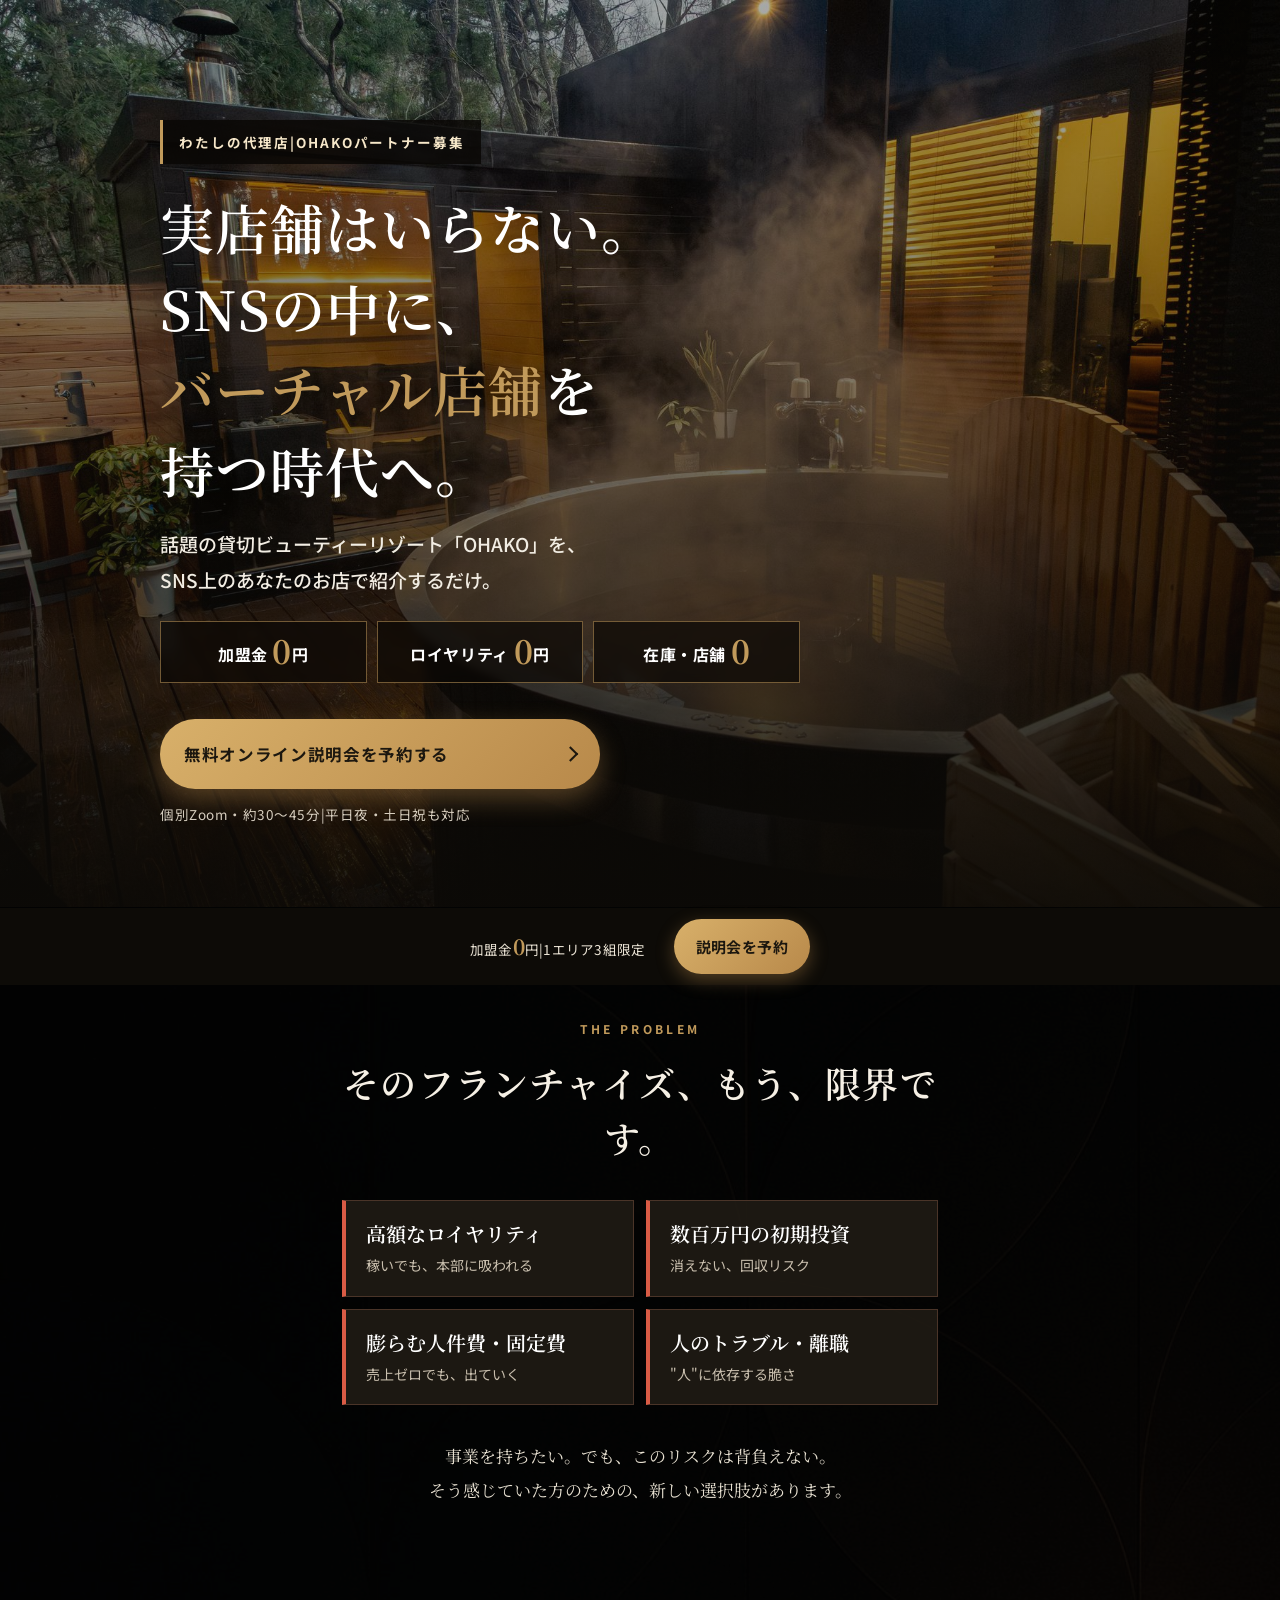
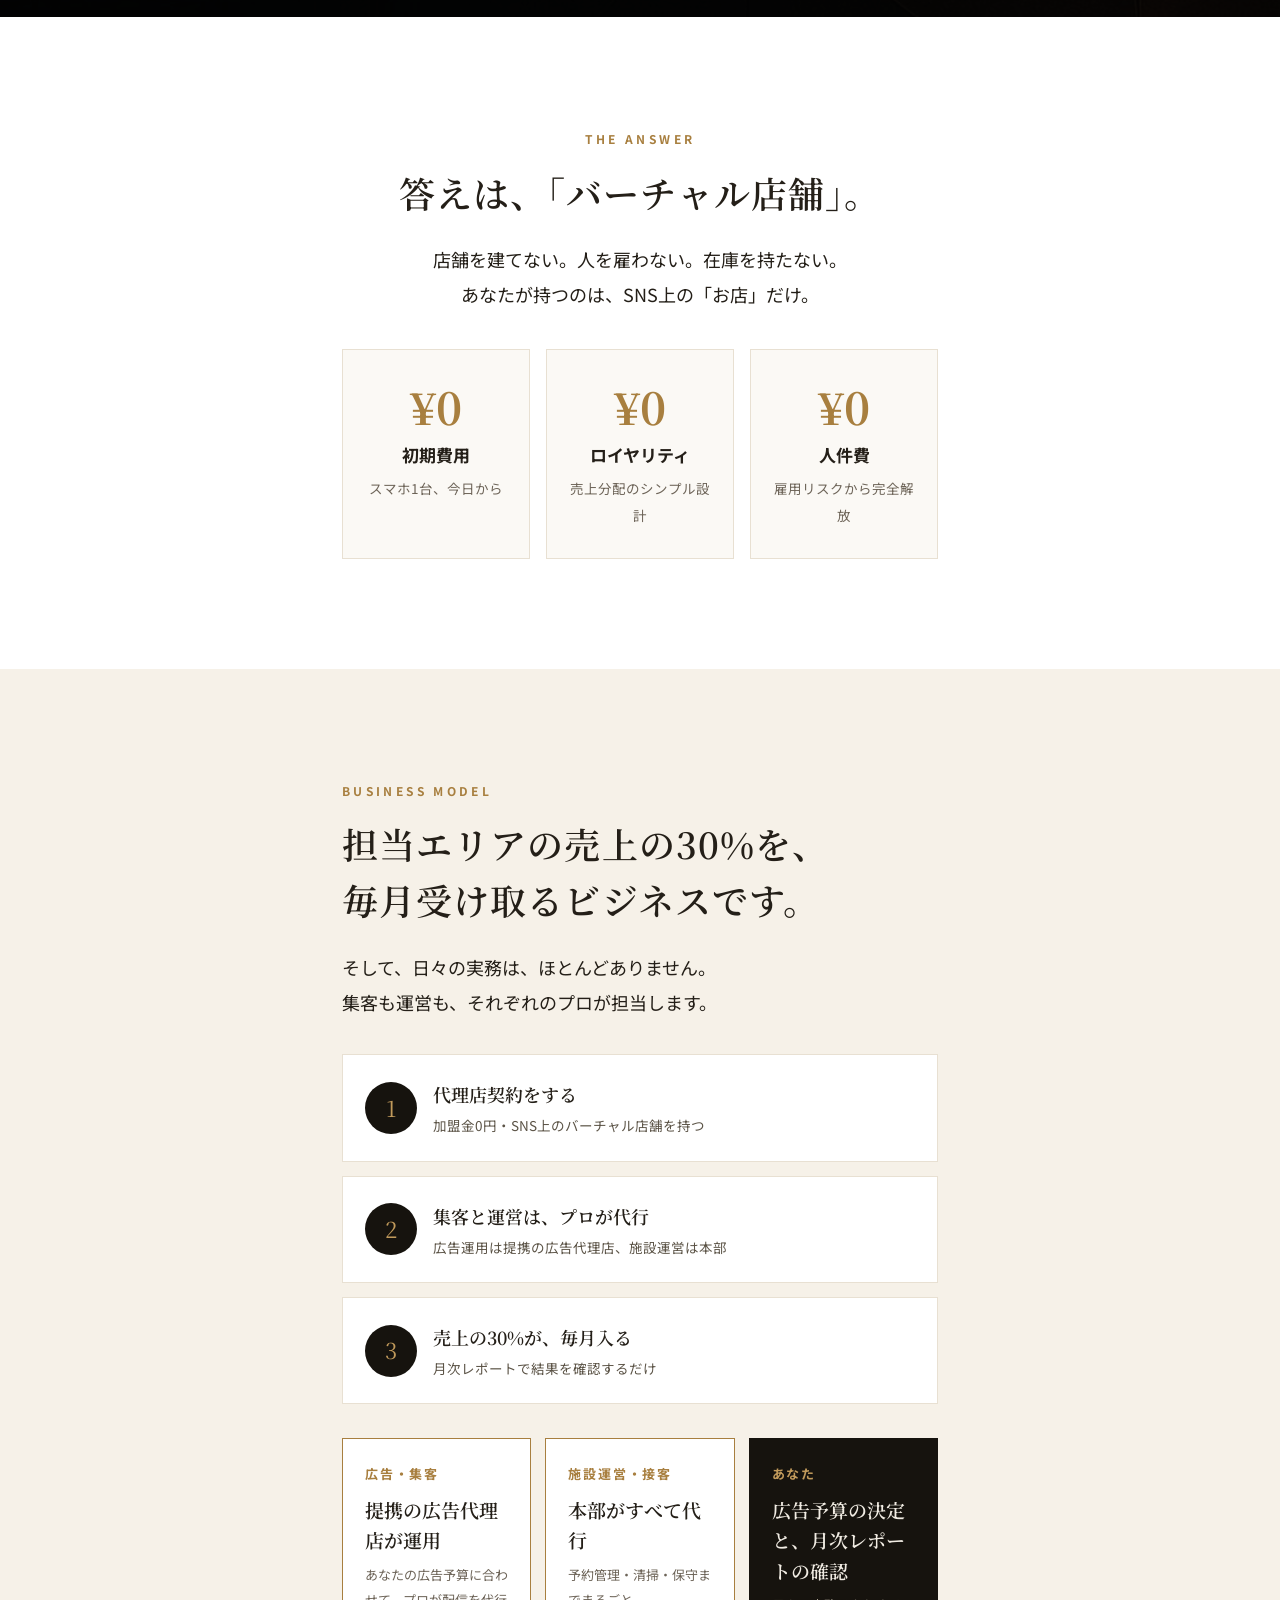
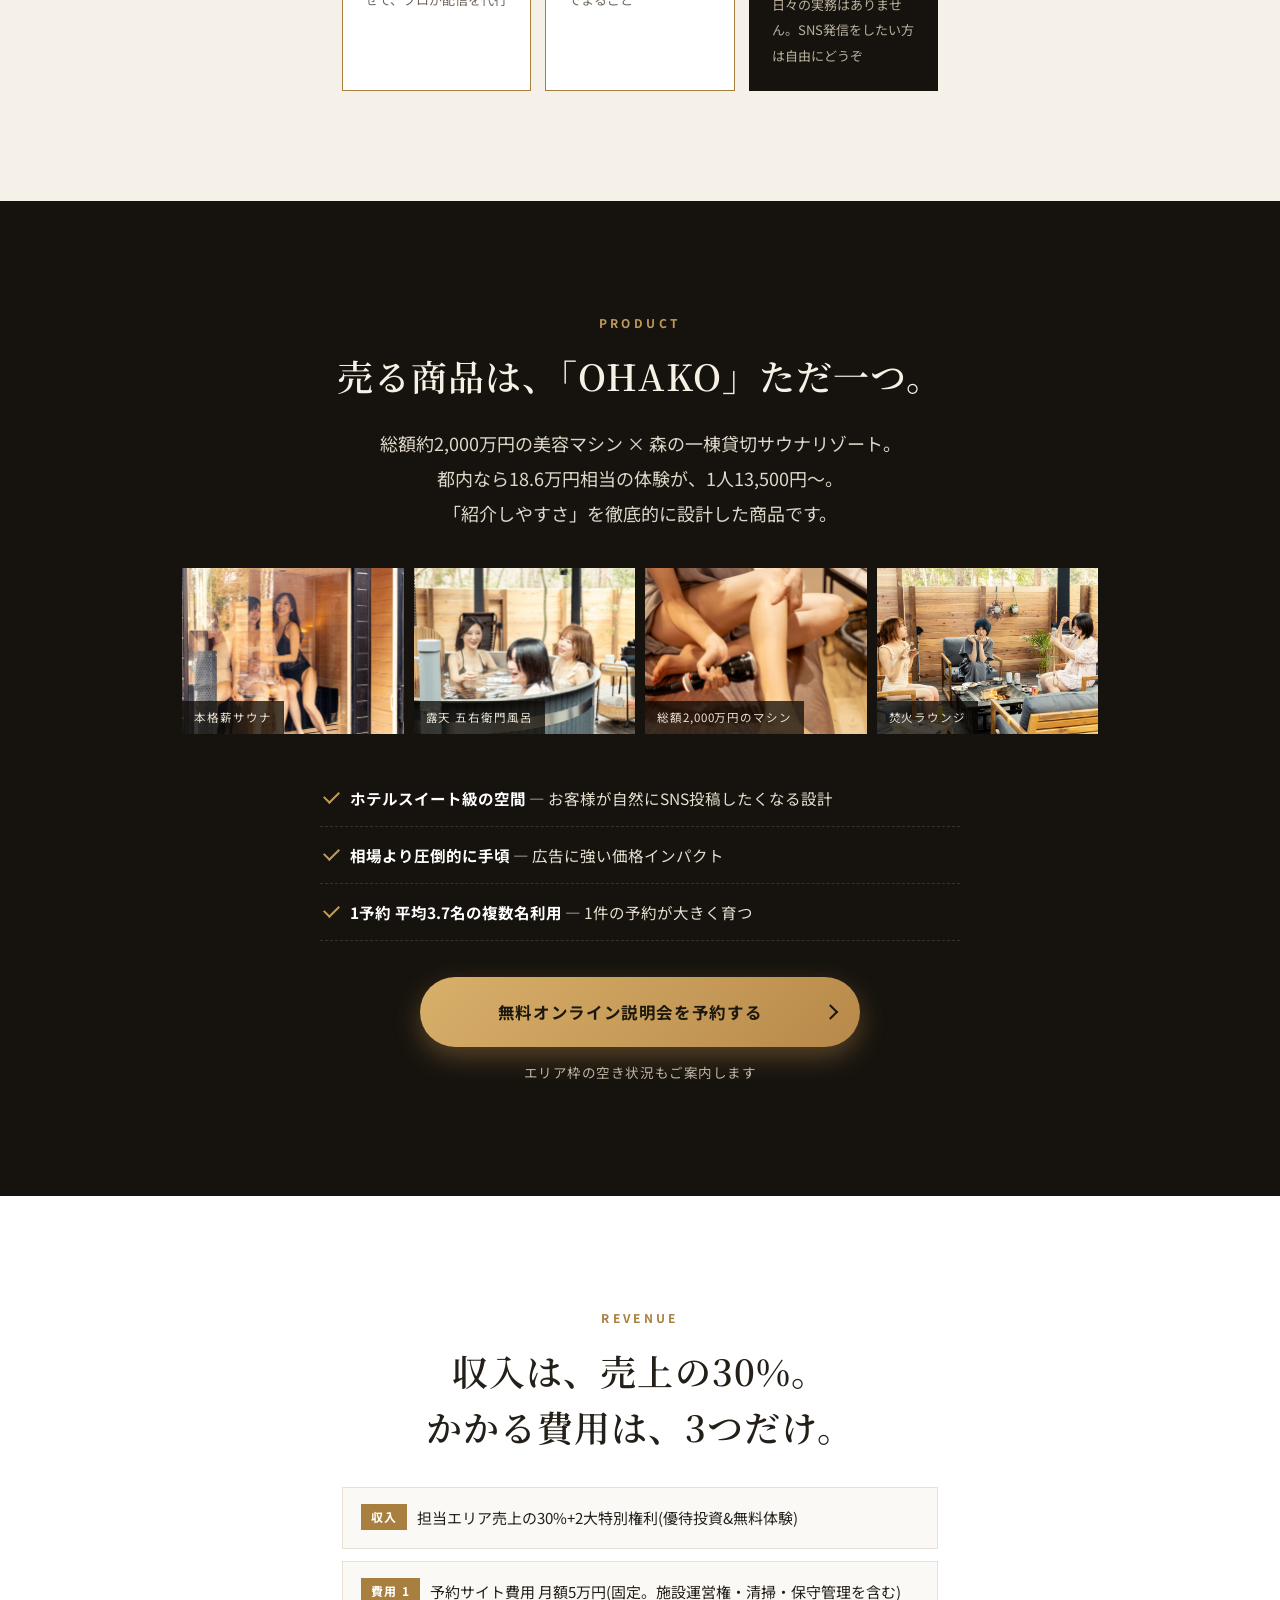
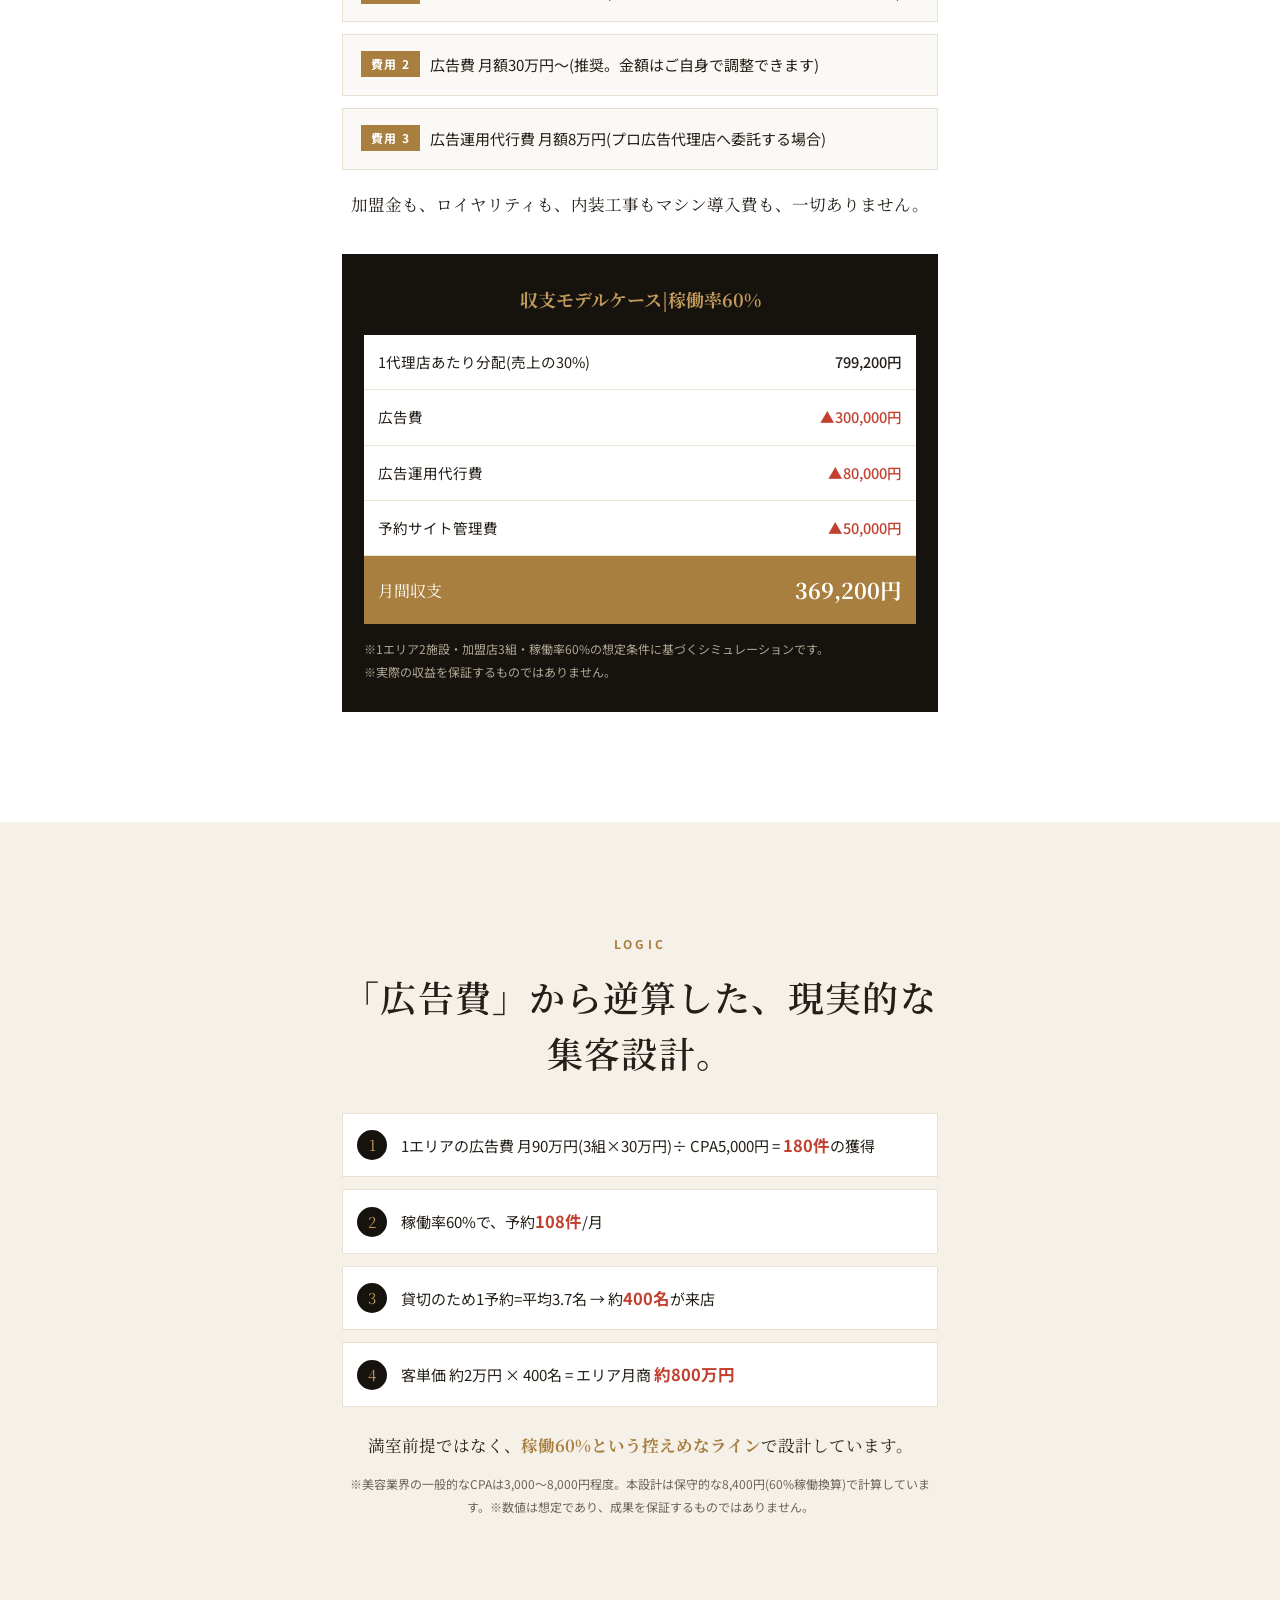
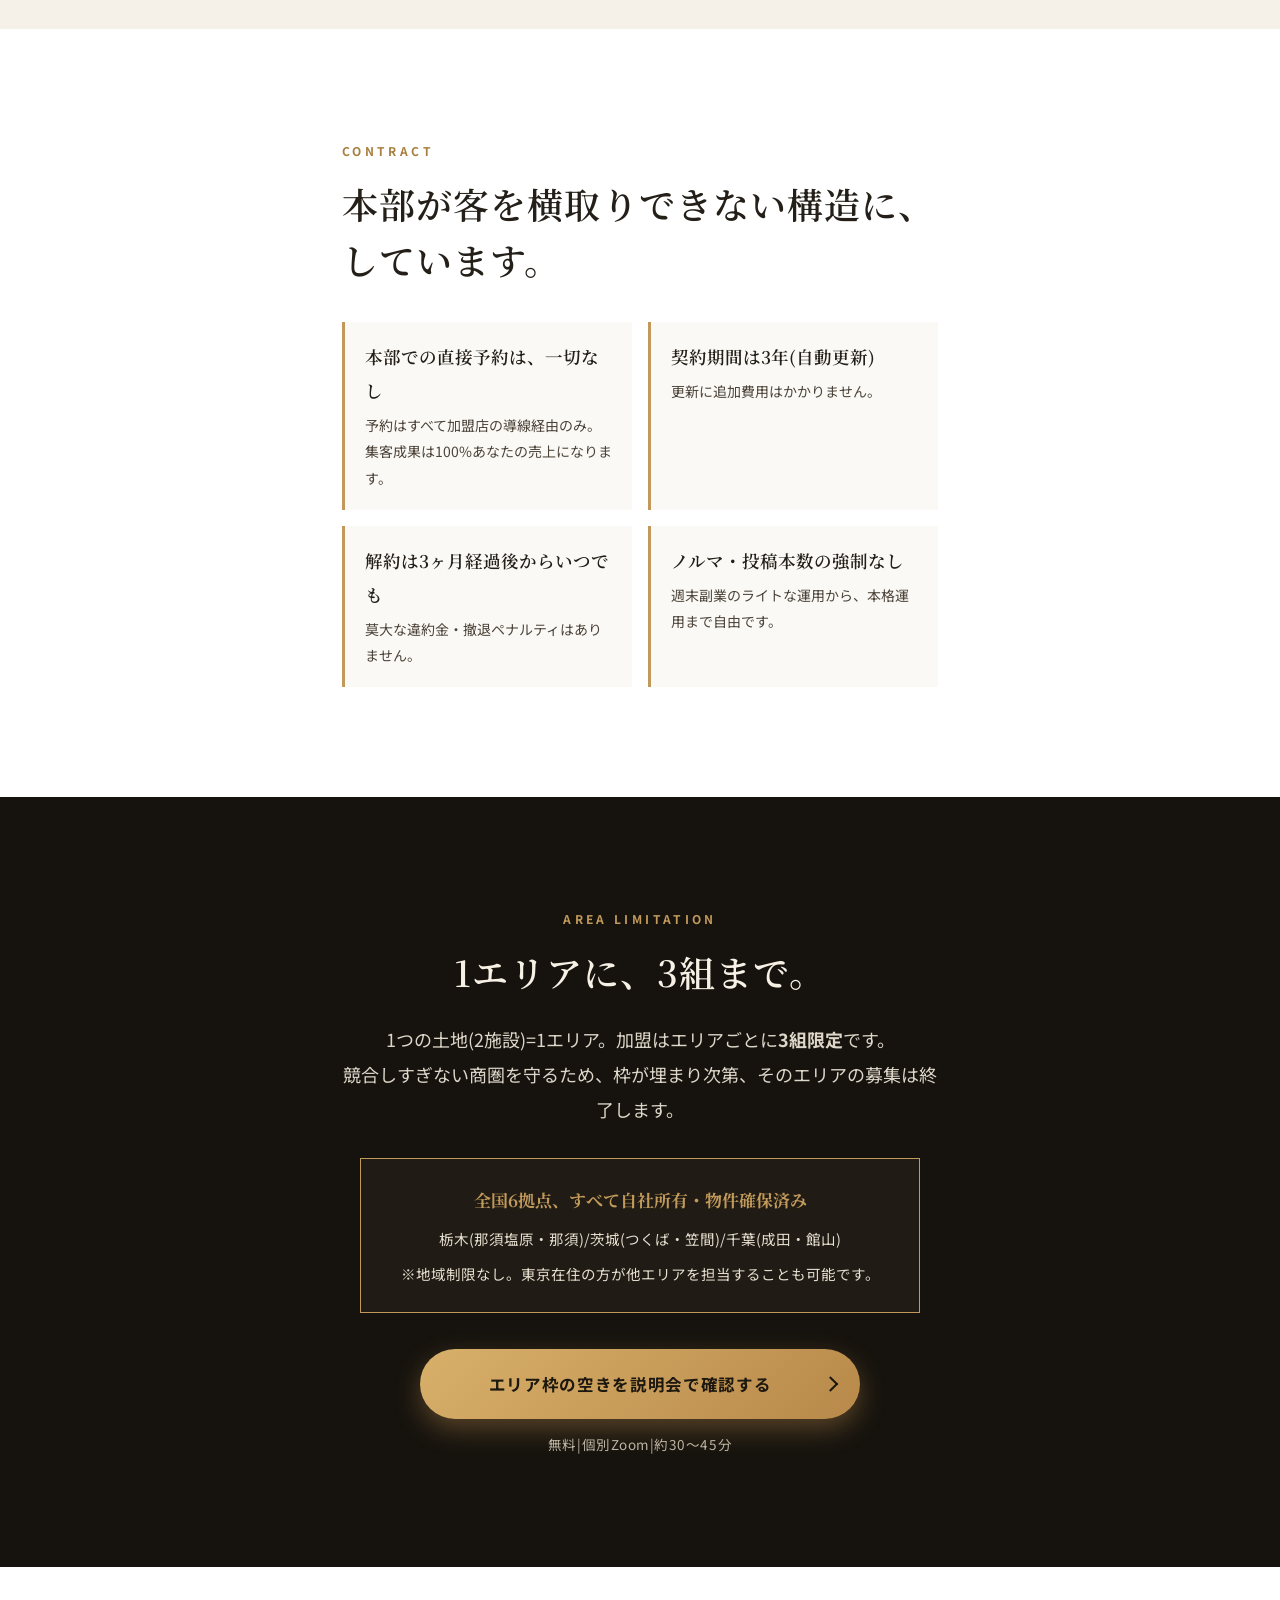
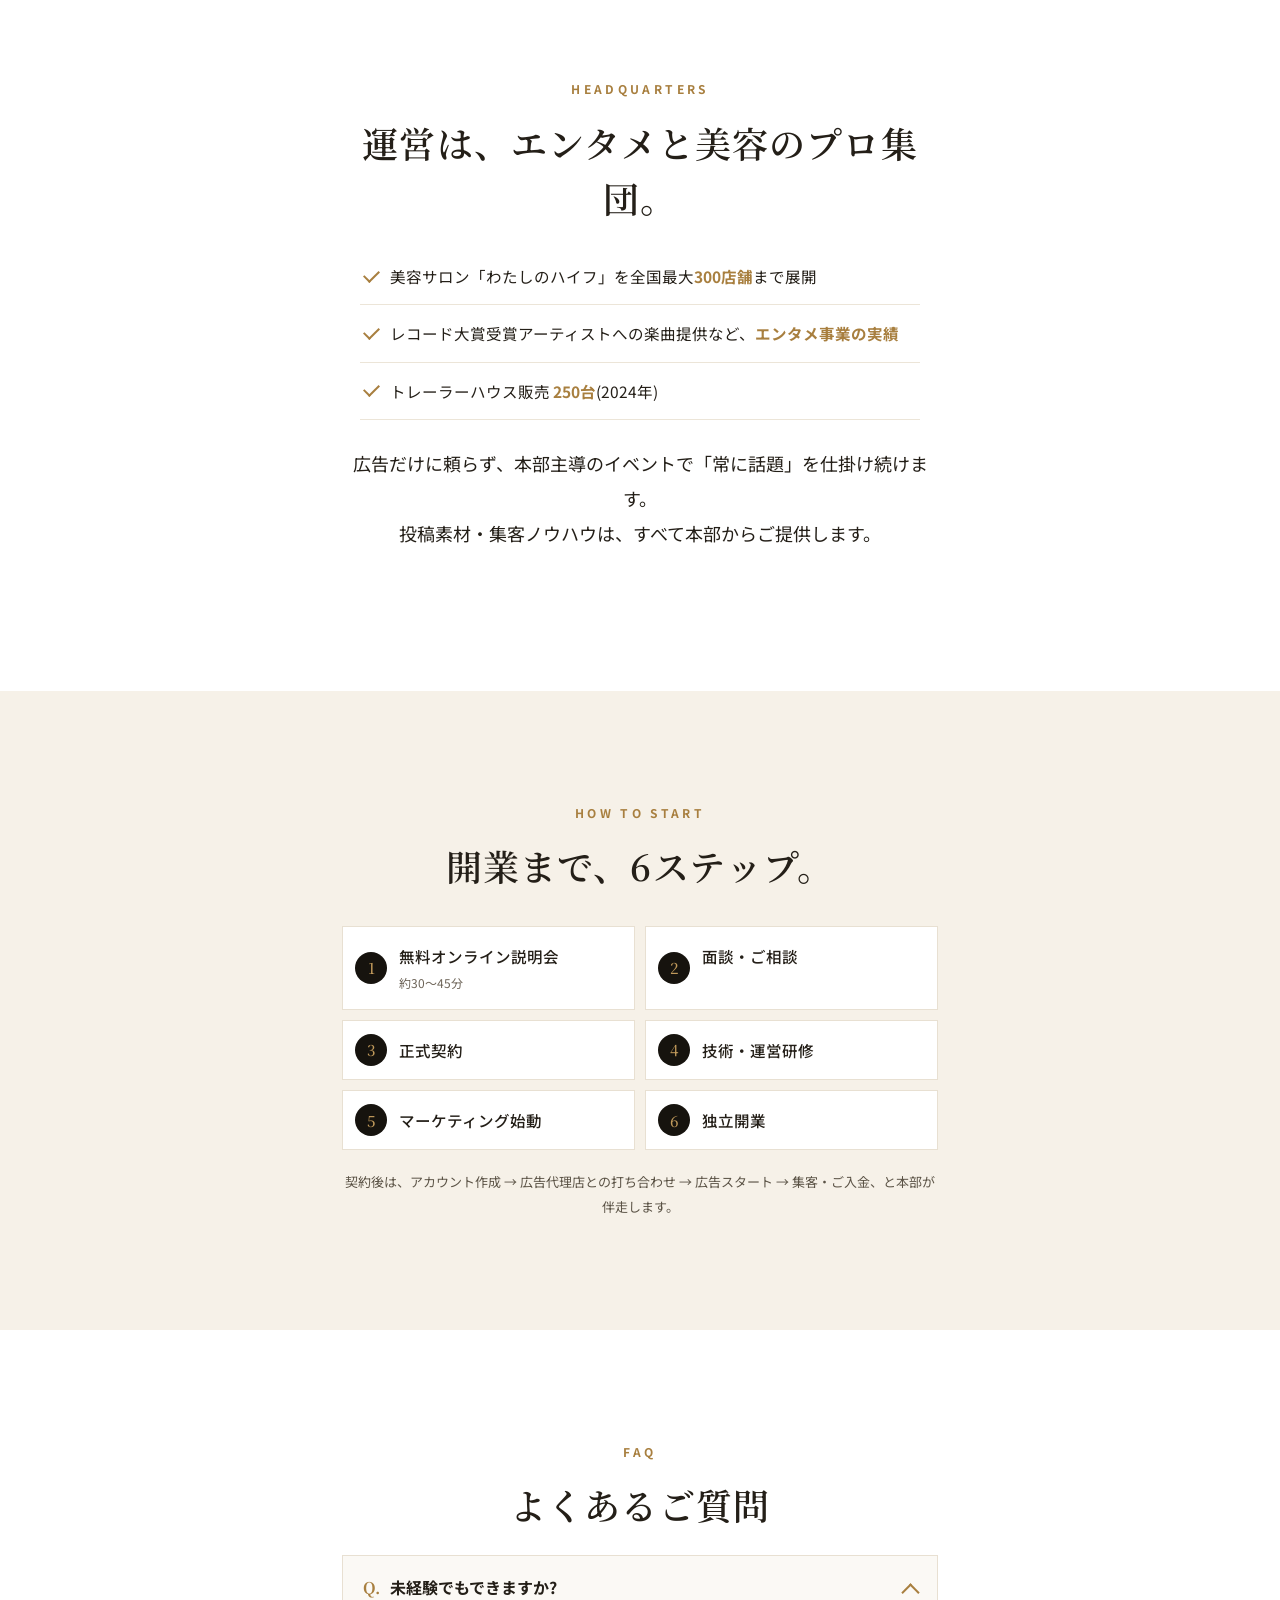
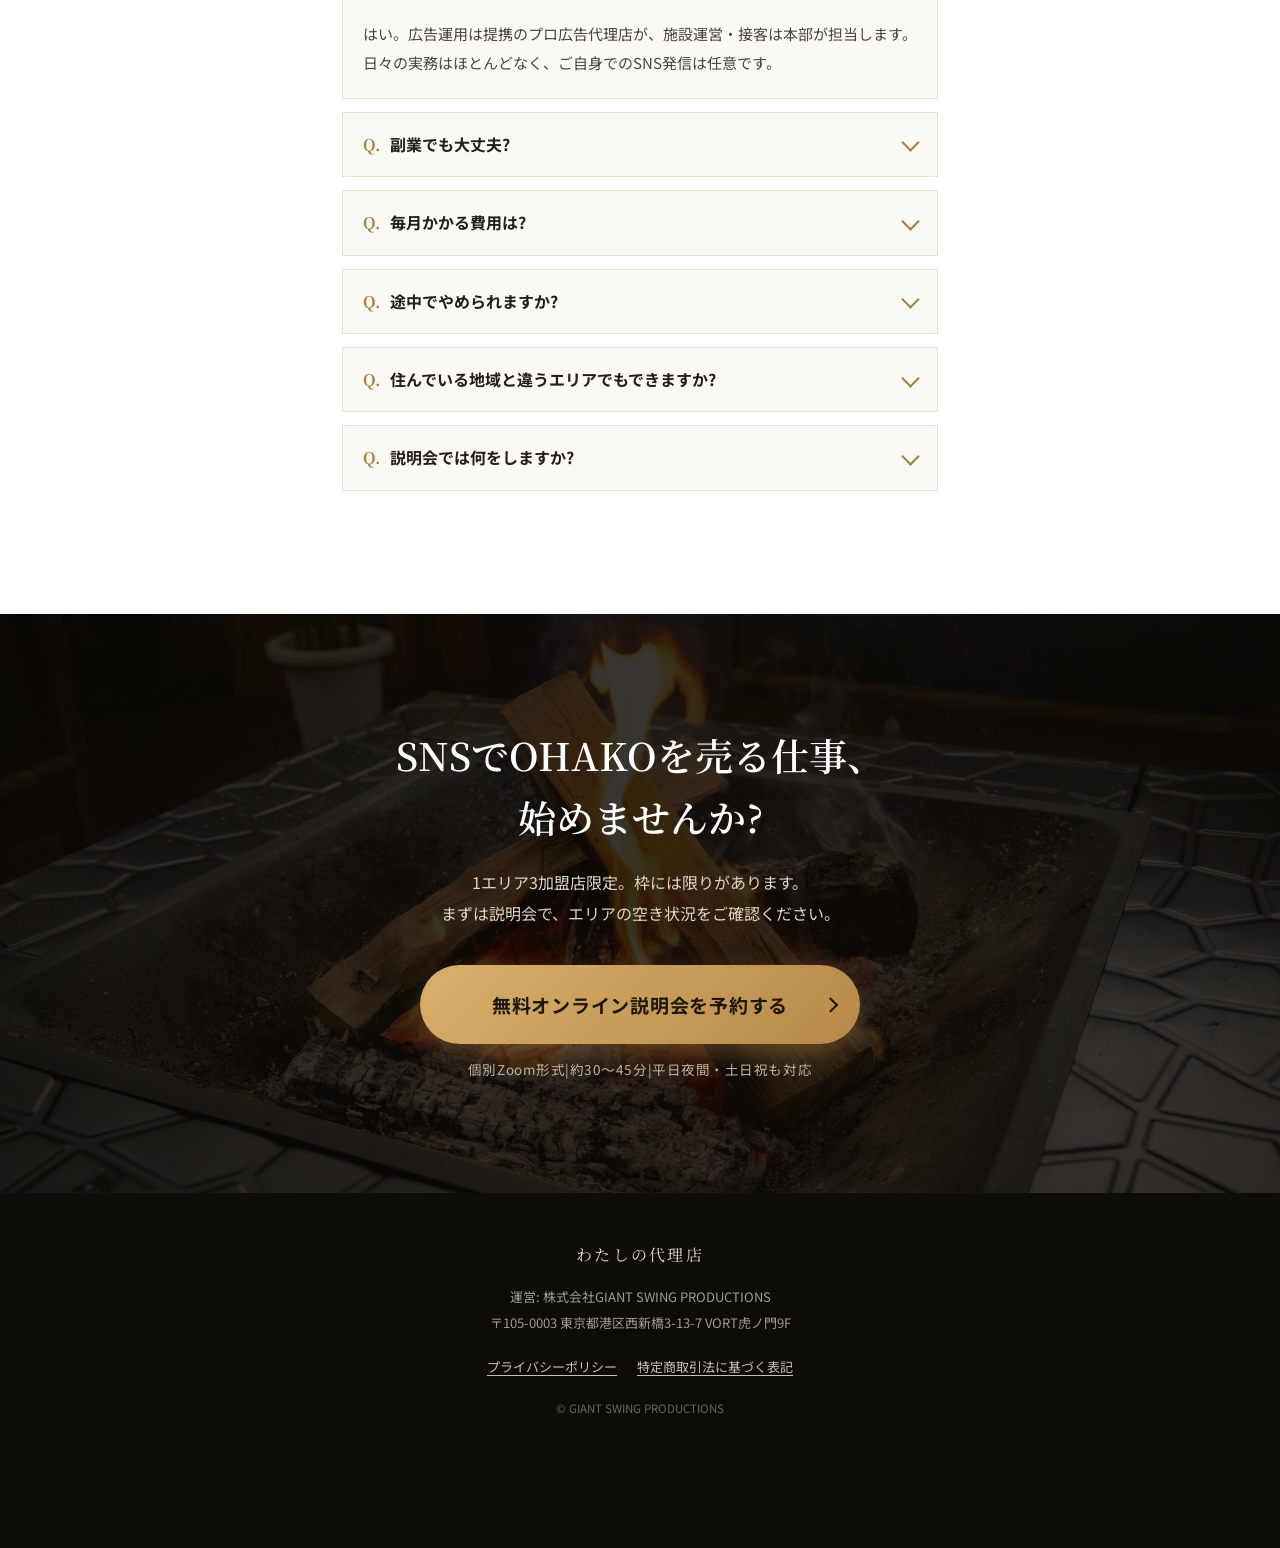
==== commit 8b03a2b8: "オーナーFB反映2(アイコン撤去・0円カード統一・法務ページ追加) - FC限界セクションのSVGアイコンを撤去し、1カラム大見出し(20px)+赤左ボーダーに変更 - 人件費カードの黒背景を解除し3" ====
--- a/index.html
+++ b/index.html
@@ -48,20 +48,16 @@
     <h2 class="sec__title">そのフランチャイズ、<br class="sp">もう、限界です。</h2>
     <ul class="problem__list">
       <li>
-        <span class="problem__icon" aria-hidden="true"><svg viewBox="0 0 48 48" fill="none" stroke="currentColor" stroke-width="2.6" stroke-linecap="round"><circle cx="15" cy="15" r="6.5"/><circle cx="33" cy="33" r="6.5"/><line x1="38" y1="9" x2="10" y2="39"/></svg></span>
-        <h3>高額な<br>ロイヤリティ</h3><p>稼いでも、本部に吸われる</p>
+                <h3>高額なロイヤリティ</h3><p>稼いでも、本部に吸われる</p>
       </li>
       <li>
-        <span class="problem__icon" aria-hidden="true"><svg viewBox="0 0 48 48" fill="none" stroke="currentColor" stroke-width="2.6" stroke-linecap="round" stroke-linejoin="round"><ellipse cx="24" cy="12" rx="14" ry="5.5"/><path d="M10 12v9c0 3 6.3 5.5 14 5.5S38 24 38 21v-9"/><path d="M10 21v9c0 3 6.3 5.5 14 5.5S38 33 38 30v-9"/><path d="M10 30v6c0 3 6.3 5.5 14 5.5S38 39 38 36v-6"/></svg></span>
-        <h3>数百万円の<br>初期投資</h3><p>消えない、回収リスク</p>
+                <h3>数百万円の初期投資</h3><p>消えない、回収リスク</p>
       </li>
       <li>
-        <span class="problem__icon" aria-hidden="true"><svg viewBox="0 0 48 48" fill="none" stroke="currentColor" stroke-width="2.6" stroke-linecap="round" stroke-linejoin="round"><rect x="8" y="14" width="24" height="26" rx="2"/><path d="M14 14V8h12v6"/><path d="M14 22h4M14 29h4M22 22h4M22 29h4"/><path d="M33 26l7 7m0-7l-7 7"/></svg></span>
-        <h3>膨らむ<br>人件費・固定費</h3><p>売上ゼロでも、出ていく</p>
+                <h3>膨らむ人件費・固定費</h3><p>売上ゼロでも、出ていく</p>
       </li>
       <li>
-        <span class="problem__icon" aria-hidden="true"><svg viewBox="0 0 48 48" fill="none" stroke="currentColor" stroke-width="2.6" stroke-linecap="round" stroke-linejoin="round"><circle cx="18" cy="13" r="5.5"/><path d="M8 40c0-7 4.5-11.5 10-11.5S28 33 28 40"/><path d="M33 20l9 9m0-9l-9 9"/></svg></span>
-        <h3>人のトラブル・<br>離職</h3><p>"人"に依存する脆さ</p>
+                <h3>人のトラブル・離職</h3><p>"人"に依存する脆さ</p>
       </li>
     </ul>
     <p class="problem__closing">事業を持ちたい。でも、このリスクは背負えない。<br>そう感じていた方のための、新しい選択肢があります。</p>
@@ -77,7 +73,7 @@
     <div class="zeros">
       <div class="zeros__card"><em>¥0</em><h3>初期費用</h3><p>スマホ1台、今日から</p></div>
       <div class="zeros__card"><em>¥0</em><h3>ロイヤリティ</h3><p>売上分配のシンプル設計</p></div>
-      <div class="zeros__card zeros__card--fill"><em>¥0</em><h3>人件費</h3><p>雇用リスクから完全解放</p></div>
+      <div class="zeros__card"><em>¥0</em><h3>人件費</h3><p>雇用リスクから完全解放</p></div>
     </div>
   </div>
 </section>
@@ -301,6 +297,10 @@
   <div class="container">
     <p class="footer__brand">わたしの代理店</p>
     <p class="footer__company">運営: 株式会社GIANT SWING PRODUCTIONS<br>〒105-0003 東京都港区西新橋3-13-7 VORT虎ノ門9F</p>
+    <nav class="footer__links">
+      <a href="privacy.html">プライバシーポリシー</a>
+      <a href="legal.html">特定商取引法に基づく表記</a>
+    </nav>
     <p class="footer__copy">&copy; GIANT SWING PRODUCTIONS</p>
   </div>
 </footer>
--- a/css/style.css
+++ b/css/style.css
@@ -116,12 +116,10 @@
 .problem { background: var(--dark) url("../img/texture-dark.jpg") center / cover no-repeat; background-blend-mode: soft-light; }
 .problem .sec__title { text-align: center; }
 .problem .sec__eyebrow { text-align: center; }
-.problem__list { display: grid; grid-template-columns: 1fr 1fr; gap: 12px; margin: 34px 0; }
-.problem__list li { border: 1px solid #4a3428; border-top: 3px solid #d95b45; background: rgba(32,27,20,0.9); padding: 22px 14px; text-align: center; }
-.problem__icon { display: block; width: 46px; height: 46px; margin: 0 auto 12px; color: #e0604d; }
-.problem__icon svg { width: 100%; height: 100%; }
-.problem__list h3 { font-family: var(--serif); font-size: 17.5px; font-weight: 600; color: #ffffff; margin-bottom: 6px; line-height: 1.5; }
-.problem__list p { font-size: 13px; color: #c9bfae; line-height: 1.7; }
+.problem__list { display: grid; gap: 12px; margin: 34px 0; }
+.problem__list li { border: 1px solid #4a3428; border-left: 4px solid #d95b45; background: rgba(32,27,20,0.9); padding: 18px 20px; }
+.problem__list h3 { font-family: var(--serif); font-size: 20px; font-weight: 600; color: #ffffff; margin-bottom: 4px; line-height: 1.5; }
+.problem__list p { font-size: 14px; color: #c9bfae; line-height: 1.75; }
 .problem__closing { text-align: center; font-family: var(--serif); font-size: 17px; line-height: 2; color: #e8e1d2; }
 
 /* ---------- Sec.3 答え ---------- */
@@ -129,11 +127,8 @@
 .zeros { display: grid; gap: 16px; margin-top: 36px; }
 .zeros__card { border: 1px solid #e8e0d2; background: var(--paper); text-align: center; padding: 30px 20px; }
 .zeros__card em { font-style: normal; font-family: var(--serif); font-size: 44px; font-weight: 700; color: var(--gold-deep); line-height: 1.2; display: block; }
-.zeros__card--fill { background: var(--dark); border-color: var(--dark); color: #f1ece3; }
-.zeros__card--fill em { color: var(--gold); }
 .zeros__card h3 { font-size: 17px; font-weight: 700; margin: 6px 0 4px; }
 .zeros__card p { font-size: 13.5px; color: var(--ink-weak); }
-.zeros__card--fill p { color: #b9b09e; }
 
 /* ---------- Sec.4 What is ---------- */
 .steps { display: grid; gap: 14px; margin: 34px 0; }
@@ -239,7 +234,21 @@
 .footer { background: #0e0c08; color: #a29a8c; text-align: center; padding: 46px 0 128px; font-size: 13px; }
 .footer__brand { font-family: var(--serif); color: #e5ddcd; font-size: 16px; letter-spacing: 0.14em; margin-bottom: 14px; }
 .footer__company { line-height: 2; margin-bottom: 18px; }
+.footer__links { display: flex; justify-content: center; gap: 20px; margin-bottom: 18px; flex-wrap: wrap; }
+.footer__links a { color: #c8c0b1; text-decoration: underline; text-underline-offset: 3px; }
 .footer__copy { font-size: 11.5px; color: #6d6557; }
+
+/* ---------- プライバシー/特商法 下層ページ ---------- */
+.legal-page { padding: 56px 0 80px; }
+.legal-page h1 { font-family: var(--serif); font-size: 24px; margin-bottom: 30px; border-left: 4px solid var(--gold); padding-left: 14px; line-height: 1.6; }
+.legal-page h2 { font-family: var(--serif); font-size: 18px; margin: 30px 0 10px; }
+.legal-page p, .legal-page li { font-size: 15px; line-height: 2; color: #3d362d; }
+.legal-page ul { padding-left: 1.2em; }
+.legal-page ul li { list-style: disc; }
+.legal-page table { width: 100%; border-collapse: collapse; font-size: 15px; margin-top: 8px; }
+.legal-page th, .legal-page td { border: 1px solid #e3daca; padding: 12px 14px; text-align: left; vertical-align: top; }
+.legal-page th { background: var(--cream); font-weight: 500; white-space: nowrap; width: 34%; }
+.legal-page .backlink { display: inline-block; margin-top: 36px; font-size: 14px; text-decoration: underline; text-underline-offset: 3px; }
 
 /* ---------- 追従CTAバー ---------- */
 .stickybar {
@@ -272,7 +281,7 @@
   .fv .cta { text-align: left; max-width: 440px; }
   .fv__zeros span { font-size: 15px; }
 
-  .problem__list { grid-template-columns: repeat(4, 1fr); }
+  .problem__list { grid-template-columns: repeat(2, 1fr); }
   .zeros { grid-template-columns: repeat(3, 1fr); }
   .roles { grid-template-columns: repeat(3, 1fr); }
   .fv__zeros { grid-template-columns: repeat(3, 1fr); max-width: 640px; }
